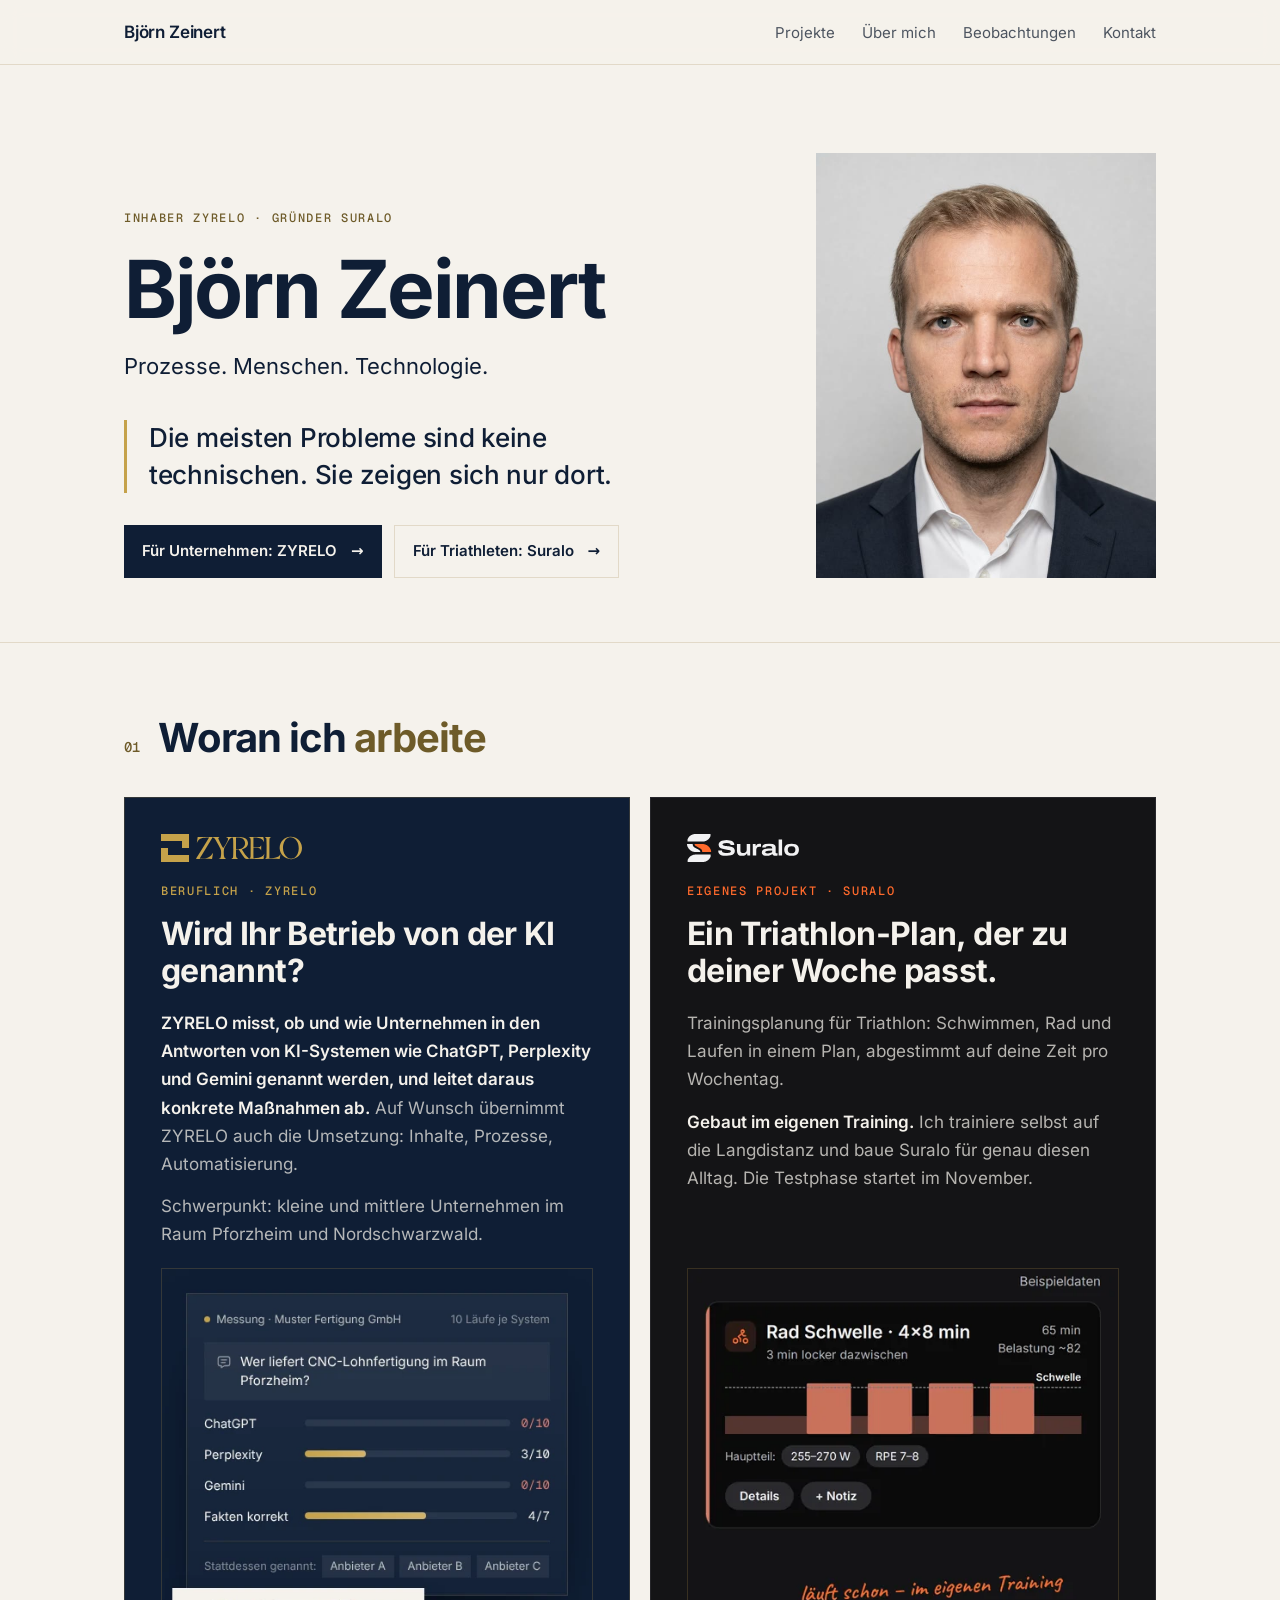
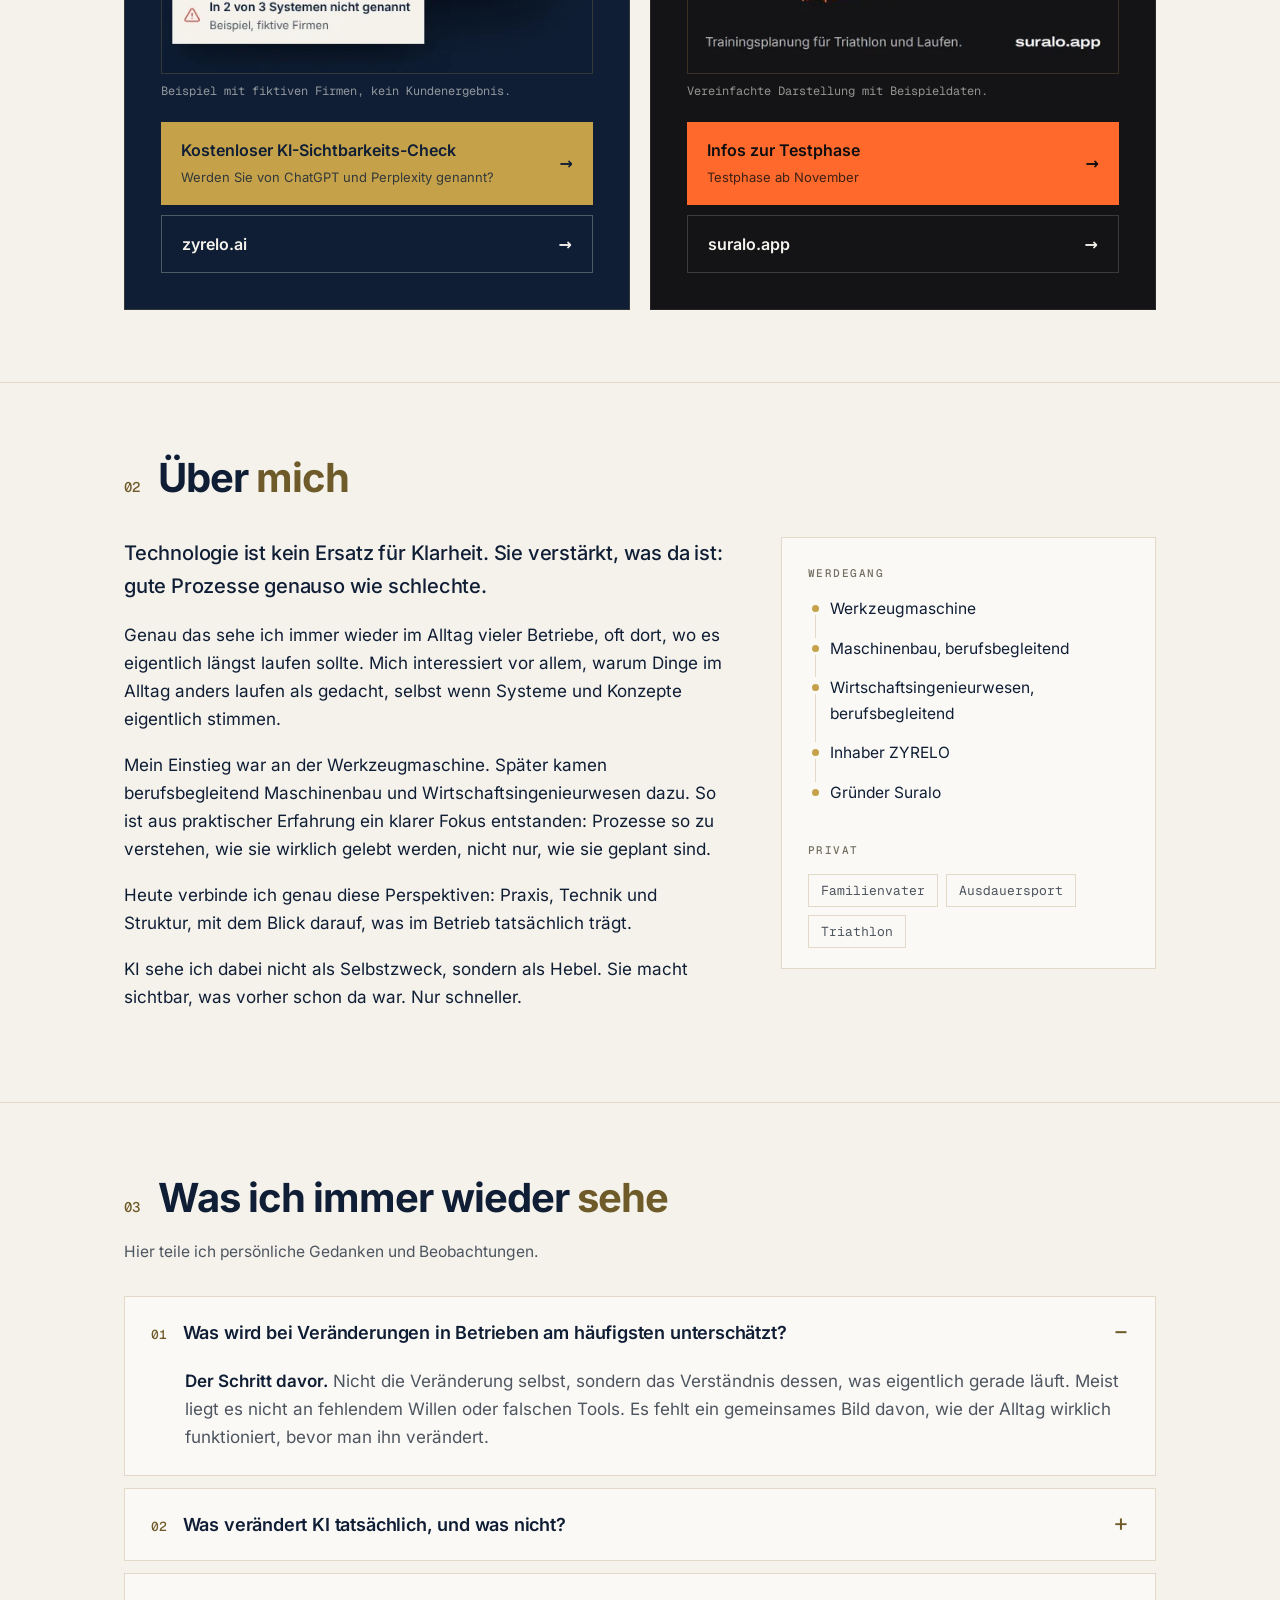
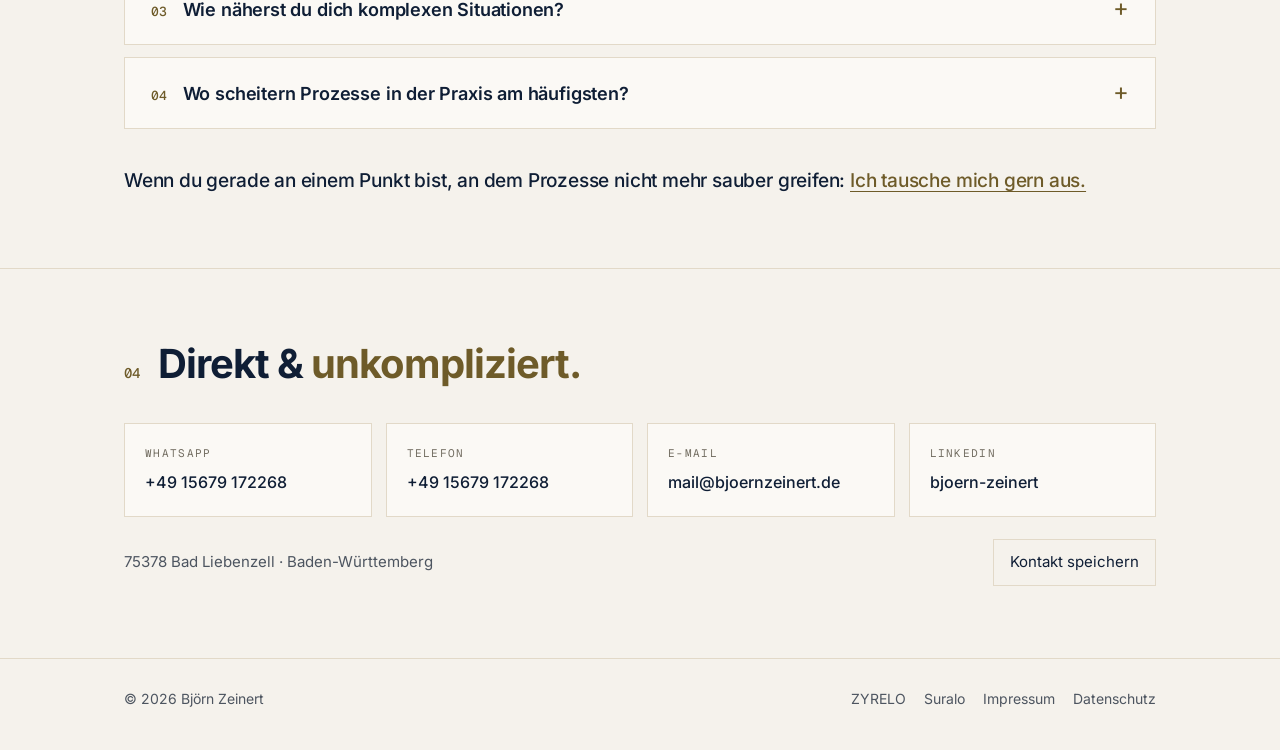
==== index.html @ 01b16714 "fix: Logos in den Projekt-Karten (ZYRELO-Lockup, Suralo mit orangem Zeichen) - ZYRELO: Lockup mit Ic" ====
<!doctype html>
<html lang="de">
<head>
<meta charset="utf-8">
<meta name="viewport" content="width=device-width, initial-scale=1">
<title>Björn Zeinert · Prozesse, Menschen, Technologie · Bad Liebenzell</title>
<meta name="description" content="Björn Zeinert aus Bad Liebenzell: Prozesse, Menschen, Technologie. Inhaber von ZYRELO (KI-Sichtbarkeit für den Mittelstand) und Gründer von Suralo (Trainingsplanung für Triathleten).">
<link rel="canonical" href="https://about.bjoernzeinert.de/">
<link rel="preload" href="/fonts/inter-latin-var.woff2" as="font" type="font/woff2" crossorigin>
<meta property="og:type" content="profile">
<meta property="og:title" content="Björn Zeinert · Prozesse, Menschen, Technologie">
<meta property="og:description" content="Persönliche Seite von Björn Zeinert, Bad Liebenzell. Inhaber von ZYRELO und Gründer von Suralo.">
<meta property="og:url" content="https://about.bjoernzeinert.de/">
<meta property="og:image" content="https://about.bjoernzeinert.de/portrait.jpg">
<meta name="theme-color" content="#F5F2EC" media="(prefers-color-scheme: light)">
<meta name="theme-color" content="#0A1628" media="(prefers-color-scheme: dark)">
<script type="application/ld+json">
{
  "@context": "https://schema.org",
  "@type": "Person",
  "@id": "https://about.bjoernzeinert.de/#person",
  "name": "Björn Zeinert",
  "url": "https://about.bjoernzeinert.de/",
  "image": "https://about.bjoernzeinert.de/portrait.jpg",
  "jobTitle": "Inhaber ZYRELO, Gründer Suralo",
  "address": {
    "@type": "PostalAddress",
    "addressLocality": "Bad Liebenzell",
    "postalCode": "75378",
    "addressRegion": "Baden-Württemberg",
    "addressCountry": "DE"
  },
  "worksFor": {
    "@type": "Organization",
    "name": "ZYRELO",
    "url": "https://zyrelo.ai",
    "description": "ZYRELO misst, ob und wie Unternehmen in den Antworten von KI-Systemen wie ChatGPT, Perplexity und Gemini genannt werden, und leitet daraus konkrete Maßnahmen ab."
  },
  "knowsAbout": ["Prozessmanagement", "KI-Sichtbarkeit", "Generative Engine Optimization", "Wirtschaftsingenieurwesen"],
  "sameAs": [
    "https://www.linkedin.com/in/bjoern-zeinert",
    "https://zyrelo.ai",
    "https://suralo.app"
  ]
}
</script>
<link rel="stylesheet" href="/assets/site.css">
<link rel="stylesheet" href="/assets/home.css">
</head>
<body>
<a class="skip" href="#inhalt">Zum Inhalt springen</a>

<header class="top">
  <div class="wrap">
    <a class="brand" href="/">Björn Zeinert</a>
    <nav aria-label="Hauptnavigation">
      <a href="/#projekte">Projekte</a>
      <a class="hide-sm" href="/#ueber">Über mich</a>
      <a class="hide-sm" href="/#beobachtungen">Beobachtungen</a>
      <a href="/#kontakt">Kontakt</a>
    </nav>
  </div>
</header>

<main id="inhalt">
  <div class="wrap hero" id="top">
    <div class="hero-grid">
      <div>
        <p class="eyebrow">Inhaber ZYRELO · Gründer Suralo</p>
        <h1>Björn Zeinert</h1>
        <p class="claim"><span>Prozesse.</span> <span>Menschen.</span> <span>Technologie.</span></p>
        <p class="quote">Die meisten Probleme sind keine technischen. Sie zeigen sich nur dort.</p>
        <div class="hero-cta">
          <a class="btn btn-solid" href="https://zyrelo.ai">Für Unternehmen: ZYRELO <span aria-hidden="true">→</span></a>
          <a class="btn btn-line" href="https://suralo.app">Für Triathleten: Suralo <span aria-hidden="true">→</span></a>
        </div>
      </div>
      <figure class="portrait">
        <img src="portrait.jpg" alt="Björn Zeinert" width="340" height="425" onerror="this.parentElement.style.display='none'">
      </figure>
    </div>
  </div>

  <section id="projekte">
    <div class="wrap">
      <div class="sec-head"><span class="sec-num">01</span><h2>Woran ich <em>arbeite</em></h2></div>
      <div class="projects">
        <article class="project project-zyrelo">
          <div class="p-head">
            <img class="logo" src="img/zyrelo-lockup-gold-dunkelgrund.svg" alt="ZYRELO" width="141" height="28">
            <p class="eyebrow">Beruflich · ZYRELO</p>
            <h3>Wird Ihr Betrieb von der KI genannt?</h3>
          </div>
          <div class="p-text">
            <p><strong>ZYRELO misst, ob und wie Unternehmen in den Antworten von KI-Systemen wie ChatGPT, Perplexity und Gemini genannt werden, und leitet daraus konkrete Maßnahmen ab.</strong> Auf Wunsch übernimmt ZYRELO auch die Umsetzung: Inhalte, Prozesse, Automatisierung.</p>
            <p>Schwerpunkt: kleine und mittlere Unternehmen im Raum Pforzheim und Nordschwarzwald.</p>
          </div>
          <figure class="shot">
            <img src="img/zyrelo-messkarte-beispiel-dunkel-500.webp" srcset="img/zyrelo-messkarte-beispiel-dunkel-500.webp 500w, img/zyrelo-messkarte-beispiel-dunkel-1000.webp 1000w" sizes="(min-width:900px) 460px, 90vw" width="1000" height="940" loading="lazy" alt="Beispiel-Messung Muster Fertigung GmbH: ChatGPT 0/10, Perplexity 3/10, Gemini 0/10; Beispiel, fiktive Firmen">
            <figcaption>Beispiel mit fiktiven Firmen, kein Kundenergebnis.</figcaption>
          </figure>
          <div class="btns">
            <a class="btn btn-primary" href="https://zyrelo.ai/check/"><span>Kostenloser KI-Sichtbarkeits-Check<br><small>Werden Sie von ChatGPT und Perplexity genannt?</small></span><span aria-hidden="true">→</span></a>
            <a class="btn btn-ghost" href="https://zyrelo.ai">zyrelo.ai <span aria-hidden="true">→</span></a>
          </div>
        </article>
        <article class="project project-suralo">
          <div class="p-head">
            <img class="logo" src="img/suralo-logo-dunkel.svg" alt="Suralo" width="113" height="28">
            <p class="eyebrow">Eigenes Projekt · Suralo</p>
            <h3>Ein Triathlon-Plan, der zu deiner Woche passt.</h3>
          </div>
          <div class="p-text">
            <p>Trainingsplanung für Triathlon: Schwimmen, Rad und Laufen in einem Plan, abgestimmt auf deine Zeit pro Wochentag.</p>
            <p><strong>Gebaut im eigenen Training.</strong> Ich trainiere selbst auf die Langdistanz und baue Suralo für genau diesen Alltag. Die Testphase startet im November.</p>
          </div>
          <figure class="shot">
            <img src="img/suralo-karte-einheit-500.webp" srcset="img/suralo-karte-einheit-500.webp 500w, img/suralo-karte-einheit-1000.webp 1000w" sizes="(min-width:900px) 460px, 90vw" width="1000" height="940" loading="lazy" alt="Suralo, Karte Einheit des Tages: Rad Schwelle 4×8 min, 65 min, Belastung ca. 82; Beispieldaten">
            <figcaption>Vereinfachte Darstellung mit Beispieldaten.</figcaption>
          </figure>
          <div class="btns">
            <a class="btn btn-primary" href="https://suralo.app/#start"><span>Infos zur Testphase<br><small>Testphase ab November</small></span><span aria-hidden="true">→</span></a>
            <a class="btn btn-ghost" href="https://suralo.app">suralo.app <span aria-hidden="true">→</span></a>
          </div>
        </article>
      </div>
    </div>
  </section>

  <section id="ueber">
    <div class="wrap">
      <div class="sec-head"><span class="sec-num">02</span><h2>Über <em>mich</em></h2></div>
      <div class="about">
        <div>
          <p class="lead">Technologie ist kein Ersatz für Klarheit. Sie verstärkt, was da ist: gute Prozesse genauso wie schlechte.</p>
          <p>Genau das sehe ich immer wieder im Alltag vieler Betriebe, oft dort, wo es eigentlich längst laufen sollte. Mich interessiert vor allem, warum Dinge im Alltag anders laufen als gedacht, selbst wenn Systeme und Konzepte eigentlich stimmen.</p>
          <p>Mein Einstieg war an der Werkzeugmaschine. Später kamen berufsbegleitend Maschinenbau und Wirtschaftsingenieurwesen dazu. So ist aus praktischer Erfahrung ein klarer Fokus entstanden: Prozesse so zu verstehen, wie sie wirklich gelebt werden, nicht nur, wie sie geplant sind.</p>
          <p>Heute verbinde ich genau diese Perspektiven: Praxis, Technik und Struktur, mit dem Blick darauf, was im Betrieb tatsächlich trägt.</p>
          <p>KI sehe ich dabei nicht als Selbstzweck, sondern als Hebel. Sie macht sichtbar, was vorher schon da war. Nur schneller.</p>
        </div>
        <aside class="facts" aria-label="Kurzprofil">
          <h3>Werdegang</h3>
          <ul class="path">
            <li>Werkzeugmaschine</li>
            <li>Maschinenbau, berufsbegleitend</li>
            <li>Wirtschaftsingenieurwesen, berufsbegleitend</li>
            <li>Inhaber ZYRELO</li>
            <li>Gründer Suralo</li>
          </ul>
          <h3>Privat</h3>
          <ul class="tags"><li>Familienvater</li><li>Ausdauersport</li><li>Triathlon</li></ul>
        </aside>
      </div>
    </div>
  </section>

  <section id="beobachtungen">
    <div class="wrap">
      <div class="sec-head"><span class="sec-num">03</span><h2>Was ich immer wieder <em>sehe</em></h2></div>
      <p class="intro-note">Hier teile ich persönliche Gedanken und Beobachtungen.</p>
      <div class="obs">
        <details open>
          <summary><span class="n">01</span><span>Was wird bei Veränderungen in Betrieben am häufigsten unterschätzt?</span></summary>
          <p><b>Der Schritt davor.</b> Nicht die Veränderung selbst, sondern das Verständnis dessen, was eigentlich gerade läuft. Meist liegt es nicht an fehlendem Willen oder falschen Tools. Es fehlt ein gemeinsames Bild davon, wie der Alltag wirklich funktioniert, bevor man ihn verändert.</p>
        </details>
        <details>
          <summary><span class="n">02</span><span>Was verändert KI tatsächlich, und was nicht?</span></summary>
          <p>Interessant wird es dort, wo KI auf klare Abläufe trifft. Dann kann sie wirklich beschleunigen. Wo Unklarheit herrscht, macht sie diese sichtbarer, nicht kleiner. <b>Was sich nicht verändert:</b> die Notwendigkeit zu verstehen, warum etwas so läuft, wie es läuft.</p>
        </details>
        <details>
          <summary><span class="n">03</span><span>Wie näherst du dich komplexen Situationen?</span></summary>
          <p>Ich fange mit dem an, was ich beobachte, nicht mit dem, was erklärt wird. Beides ist wertvoll, aber es ist selten dasselbe. <b>Komplexität löst sich oft nicht durch mehr Analyse,</b> sondern durch das richtige Bild der Realität.</p>
        </details>
        <details>
          <summary><span class="n">04</span><span>Wo scheitern Prozesse in der Praxis am häufigsten?</span></summary>
          <p>Meist nicht dort, wo man sucht. Auf dem Papier stimmt vieles: Verantwortlichkeiten, Systeme, Abläufe. Im Betrieb laufen dieselben Dinge dann trotzdem anders. <b>Der Abstand zwischen geplantem und gelebtem Prozess</b> ist fast immer größer als gedacht.</p>
        </details>
      </div>
      <p class="nudge">Wenn du gerade an einem Punkt bist, an dem Prozesse nicht mehr sauber greifen: <a href="#kontakt">Ich tausche mich gern aus.</a></p>
    </div>
  </section>

  <section id="kontakt">
    <div class="wrap">
      <div class="sec-head"><span class="sec-num">04</span><h2>Direkt &amp; <em>unkompliziert.</em></h2></div>
      <div class="contact-grid">
        <a class="c" href="https://wa.me/4915679172268"><span>WhatsApp</span><b>+49 15679 172268</b></a>
        <a class="c" href="tel:+4915679172268"><span>Telefon</span><b>+49 15679 172268</b></a>
        <a class="c" href="mailto:mail@bjoernzeinert.de"><span>E-Mail</span><b>mail@bjoernzeinert.de</b></a>
        <a class="c" href="https://www.linkedin.com/in/bjoern-zeinert"><span>LinkedIn</span><b>bjoern-zeinert</b></a>
      </div>
      <div class="contact-foot">
        <span>75378 Bad Liebenzell · Baden-Württemberg</span>
        <button class="vcard" type="button" id="vcard">Kontakt speichern</button>
      </div>
    </div>
  </section>
</main>

<footer>
  <div class="wrap">
    <span>© <span id="y">2026</span> Björn Zeinert</span>
    <span><a href="https://zyrelo.ai">ZYRELO</a><a href="https://suralo.app">Suralo</a><a href="/impressum.html">Impressum</a><a href="/datenschutz.html">Datenschutz</a></span>
  </div>
</footer>

<script>
document.getElementById('y').textContent = new Date().getFullYear();
document.getElementById('vcard').addEventListener('click', function () {
  var v = [
    'BEGIN:VCARD','VERSION:3.0',
    'N:Zeinert;Björn;;;','FN:Björn Zeinert',
    'TEL;TYPE=CELL:+4915679172268',
    'EMAIL;TYPE=INTERNET:mail@bjoernzeinert.de',
    'ADR;TYPE=HOME:;;;Bad Liebenzell;Baden-Württemberg;75378;Deutschland',
    'URL:https://about.bjoernzeinert.de/',
    'X-SOCIALPROFILE;TYPE=linkedin:https://www.linkedin.com/in/bjoern-zeinert',
    'END:VCARD'
  ].join('\r\n');
  var a = document.createElement('a');
  a.href = URL.createObjectURL(new Blob([v], {type: 'text/vcard;charset=utf-8'}));
  a.download = 'bjoern-zeinert.vcf';
  document.body.appendChild(a); a.click(); a.remove();
});
</script>
</body>
</html>
---- assets/site.css ----
/* Gemeinsame Basis für alle Seiten von about.bjoernzeinert.de. ZYRELO Design Tokens 1.5.1 (playbook/brand/tokens/colors.css). */
@font-face{font-family:Inter;src:url(/fonts/inter-latin-var.woff2) format("woff2");font-weight:100 900;font-style:normal;font-display:swap}
@font-face{font-family:"Geist Mono";src:url(/fonts/geist-mono-latin-400.woff2) format("woff2");font-weight:400;font-display:swap}
@font-face{font-family:"Geist Mono";src:url(/fonts/geist-mono-latin-500.woff2) format("woff2");font-weight:500 600;font-display:swap}
:root{
  /* ZYRELO Design Tokens 1.5.1 (playbook/brand/tokens/colors.css), heller Modus */
  --navy:#0F1E35; --navy-hell:#162844; --gold:#C5A24A; --gold-dunkel:#6E5B29; --gold-hover:#D4B36A; --creme:#F5F2EC; --creme-alt:#EEE3CF;
  --grund:#F5F2EC; --karte:#FBF9F5; --linie:#E2D9C8; --tinte:#0F1E35; --tinte-2:#4D5560; --tinte-3:#736E62; --gold-text:#6E5B29;
  --nacht:#0F1E35; --nacht-linie:rgba(197,162,74,.2); --hell:#F5F2EC; --hell-2:rgba(245,242,236,.72);
  --text:"Inter",system-ui,-apple-system,"Segoe UI",sans-serif;
  --mono:"Geist Mono",ui-monospace,"SFMono-Regular",Menlo,monospace;
  --radius:0; --wrap:1080px;
}
@media (prefers-color-scheme: dark){
  :root{--grund:#0A1628; --karte:#102037; --linie:#22344F; --tinte:#F5F2EC; --tinte-2:#BDB7AA; --tinte-3:#8F897C; --gold-text:#D4B36A; --nacht:#08121F}
}
*{box-sizing:border-box}
html{scroll-behavior:smooth}
body{margin:0;background:var(--grund);color:var(--tinte);font:17px/1.65 var(--text);-webkit-font-smoothing:antialiased;text-rendering:optimizeLegibility}
a{color:inherit}
.wrap{max-width:var(--wrap);margin:0 auto;padding:0 24px}
.skip{position:absolute;left:-9999px}
.skip:focus{left:16px;top:16px;background:var(--tinte);color:var(--grund);padding:8px 12px;z-index:10}
:focus-visible{outline:2px solid var(--gold-text);outline-offset:3px}

/* Header */
header.top{position:sticky;top:0;z-index:5;background:color-mix(in srgb,var(--grund) 90%,transparent);backdrop-filter:saturate(140%) blur(10px);border-bottom:1px solid var(--linie)}
header.top .wrap{display:flex;align-items:center;justify-content:space-between;height:64px}
.brand{font-weight:600;font-size:17px;text-decoration:none;letter-spacing:-.01em}
nav a{font-size:15px;color:var(--tinte-2);text-decoration:none;margin-left:22px}
nav a:hover{color:var(--tinte)}

/* Sections */
section{padding:72px 0;border-top:1px solid var(--linie)}
.sec-head{display:flex;align-items:baseline;gap:18px;margin-bottom:36px}
.sec-num{font-family:var(--mono);color:var(--gold-text);font-size:14px;font-weight:500}
h2{font-weight:700;font-size:clamp(28px,3.6vw,40px);line-height:1.15;margin:0;letter-spacing:-.025em}
h2 em{font-style:normal;color:var(--gold-text)}


/* Buttons */
.btn{display:inline-flex;align-items:center;justify-content:space-between;gap:14px;padding:15px 20px;text-decoration:none;font-weight:600;font-size:16px;transition:background .15s ease,transform .15s ease}
.btn:hover{transform:translateY(-1px)}
.btn small{font-weight:400;opacity:.8;font-size:13px}
.btn-ghost{border:1px solid color-mix(in srgb,var(--hell) 28%,transparent);color:var(--hell)}


/* Footer */
footer{border-top:1px solid var(--linie);padding:28px 0 40px;font-size:14px;color:var(--tinte-2)}
footer .wrap{display:flex;justify-content:space-between;flex-wrap:wrap;gap:12px}
footer a{color:var(--tinte-2);text-decoration:none;margin-left:18px}
footer a:first-child{margin-left:0}
footer a:hover{color:var(--tinte)}

@media (max-width:560px){
  body{font-size:16px}
  .wrap{padding:0 16px}
  nav a{margin-left:14px;font-size:14px}
  nav a.hide-sm{display:none}
  section{padding:56px 0}
}
@media (prefers-reduced-motion:reduce){*{transition:none!important;scroll-behavior:auto!important}}
---- assets/home.css ----
/* Startseite */
/* Hero */
.hero{padding-top:88px;padding-bottom:64px}
.eyebrow{font-family:var(--mono);font-size:12px;letter-spacing:.14em;text-transform:uppercase;color:var(--gold-text);font-weight:500;margin:0 0 18px}
.hero-grid{display:grid;grid-template-columns:1.5fr 1fr;gap:56px;align-items:end}
h1{font-weight:700;font-size:clamp(42px,6.6vw,80px);line-height:1.04;margin:0 0 18px;letter-spacing:-.03em}
.claim{font-size:clamp(18px,2.2vw,22px);color:var(--tinte-2);margin:0 0 36px}
.claim span{color:var(--tinte)}
.quote{font-weight:500;font-size:clamp(20px,2.5vw,26px);line-height:1.4;margin:0;padding-left:22px;border-left:3px solid var(--gold);max-width:30ch;letter-spacing:-.01em}
.portrait{margin:0;justify-self:end;width:100%;max-width:340px}
.portrait img{display:block;width:100%;aspect-ratio:4/5;object-fit:cover;filter:saturate(.9)}

/* About */
.about{display:grid;grid-template-columns:1.6fr 1fr;gap:56px}
.about p{margin:0 0 18px;max-width:62ch}
.about p.lead{font-size:20px;font-weight:500;letter-spacing:-.01em}
.facts{background:var(--karte);border:1px solid var(--linie);padding:26px 26px 20px;align-self:start}
.facts h3{font-family:var(--mono);font-size:11px;letter-spacing:.14em;text-transform:uppercase;color:var(--tinte-3);font-weight:500;margin:0 0 14px}
.path{list-style:none;margin:0 0 22px;padding:0}
.path li{position:relative;padding:0 0 14px 22px;font-size:15.5px}
.path li::before{content:"";position:absolute;left:4px;top:9px;width:7px;height:7px;border-radius:50%;background:var(--gold)}
.path li:not(:last-child)::after{content:"";position:absolute;left:7px;top:19px;bottom:-2px;width:1px;background:var(--linie)}
.tags{display:flex;flex-wrap:wrap;gap:8px;margin:0;padding:0;list-style:none}
.tags li{font-family:var(--mono);font-size:13px;padding:5px 12px;border:1px solid var(--linie);color:var(--tinte-2)}

/* Projekte */
.projects{display:grid;grid-template-columns:1fr 1fr;gap:20px}
.project{padding:36px;display:flex;flex-direction:column;gap:20px;background:var(--nacht);color:var(--hell)}
.p-head,.p-text{display:flex;flex-direction:column;gap:14px}
.p-head{align-items:flex-start}
.project .eyebrow{margin:0;color:var(--p-accent)}
.project h3{font-weight:700;font-size:clamp(24px,2.8vw,32px);line-height:1.15;margin:0;color:var(--hell);letter-spacing:-.02em}
.project p{margin:0;color:var(--hell-2)}
.project p strong{color:var(--hell);font-weight:600}
.project .logo{display:block;height:28px;width:auto;margin-bottom:6px}
.project .shot{margin:0}
.project .shot img{display:block;width:100%;height:auto;border:1px solid var(--nacht-linie)}
.project .shot figcaption{font-family:var(--mono);font-size:12px;color:var(--hell-2);margin-top:8px;opacity:.8}
.project .btns{display:flex;flex-direction:column;gap:10px;align-self:end}
.project .btn-primary{background:var(--p-accent);color:var(--p-on)}
.project .btn-primary:hover{background:var(--p-hover)}
.project-zyrelo{--p-accent:#C5A24A;--p-hover:#D4B36A;--p-on:#0F1E35;border:1px solid var(--nacht-linie)}
.project-suralo{--p-accent:#FF6A2C;--p-hover:#FF8149;--p-on:#0E0E10;background:#141416;border:1px solid #26262A}
.project-suralo .btn-ghost{border-color:#3A3A40}
.hero-cta{display:flex;flex-wrap:wrap;gap:12px;margin-top:32px}
.hero-cta .btn{padding:13px 18px;font-size:15px}
.hero-cta .btn-solid{background:var(--tinte);color:var(--grund)}
.hero-cta .btn-line{border:1px solid var(--linie);color:var(--tinte)}

/* Observations */
.intro-note{color:var(--tinte-2);margin:-18px 0 32px;font-size:15.5px}
.obs{display:grid;grid-template-columns:1fr;gap:12px}
.obs details{background:var(--karte);border:1px solid var(--linie);padding:0 26px}
.obs summary{cursor:pointer;list-style:none;display:flex;gap:16px;align-items:baseline;padding:22px 0;font-weight:600;font-size:18px;line-height:1.4;letter-spacing:-.01em}
.obs summary::-webkit-details-marker{display:none}
.obs summary::after{content:"+";margin-left:auto;color:var(--gold-text);font-size:24px;line-height:1;font-weight:400}
.obs details[open] summary::after{content:"\2212"}
.obs details p{padding:0 0 24px 34px}
.obs .n{font-family:var(--mono);color:var(--gold-text);font-size:13px;font-weight:500}
.obs p{margin:0;color:var(--tinte-2)}
.obs p b{color:var(--tinte);font-weight:600}
.nudge{margin:36px 0 0;font-size:19px;font-weight:500;letter-spacing:-.01em}
.nudge a{color:var(--gold-text);text-underline-offset:4px}

/* Contact */
.contact-grid{display:grid;grid-template-columns:repeat(4,1fr);gap:14px}
.c{display:block;padding:20px;border:1px solid var(--linie);text-decoration:none;background:var(--karte);transition:border-color .15s ease,transform .15s ease}
.c:hover{border-color:var(--gold-text);transform:translateY(-1px)}
.c span{display:block;font-family:var(--mono);font-size:11px;letter-spacing:.12em;text-transform:uppercase;color:var(--tinte-3);margin-bottom:6px}
.c b{font-weight:500;font-size:16px;word-break:break-word}
.contact-foot{display:flex;flex-wrap:wrap;justify-content:space-between;align-items:center;gap:16px;margin-top:22px;color:var(--tinte-2);font-size:15px}
.vcard{background:none;border:1px solid var(--linie);color:var(--tinte);font:inherit;font-size:15px;padding:10px 16px;cursor:pointer}
.vcard:hover{border-color:var(--gold-text)}



@media (max-width:900px){
  .hero{padding-top:56px;padding-bottom:48px}
  .hero-grid,.about,.projects{grid-template-columns:1fr;gap:36px}
  .projects{gap:20px}
  .portrait{justify-self:start;max-width:260px}
  .project{padding:28px}
  .contact-grid{grid-template-columns:1fr 1fr}
}
@media (max-width:560px){
  .contact-grid{grid-template-columns:1fr}
  .project{padding:24px}
  .obs details{padding:0 18px}
  .obs details p{padding-left:0}
}

/* Gleiche Zeilen in beiden Projekt-Karten (Kopf, Text, Bild, Knöpfe auf einer Linie) */
@media (min-width:901px){
  .projects{grid-template-rows:auto auto auto auto;row-gap:0}
  .project{display:grid;grid-row:span 4;grid-template-rows:subgrid;row-gap:20px}
}
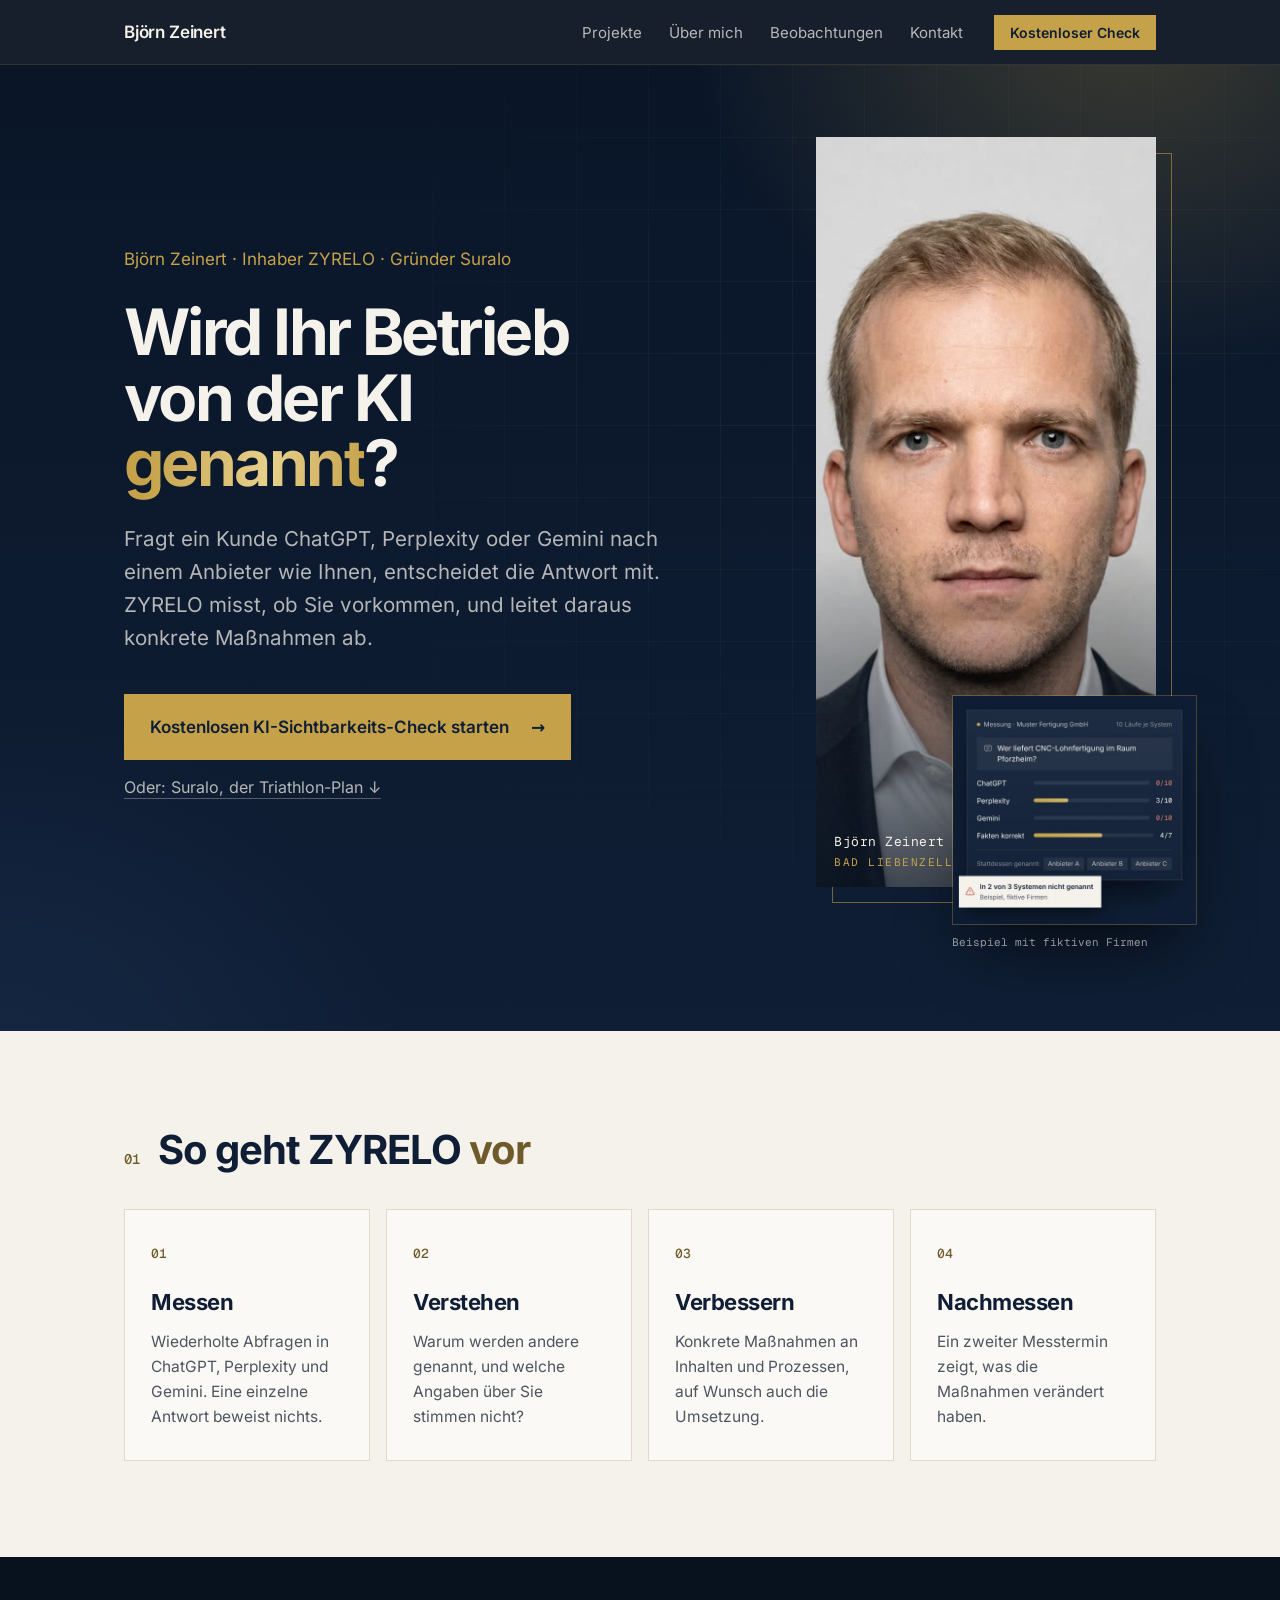
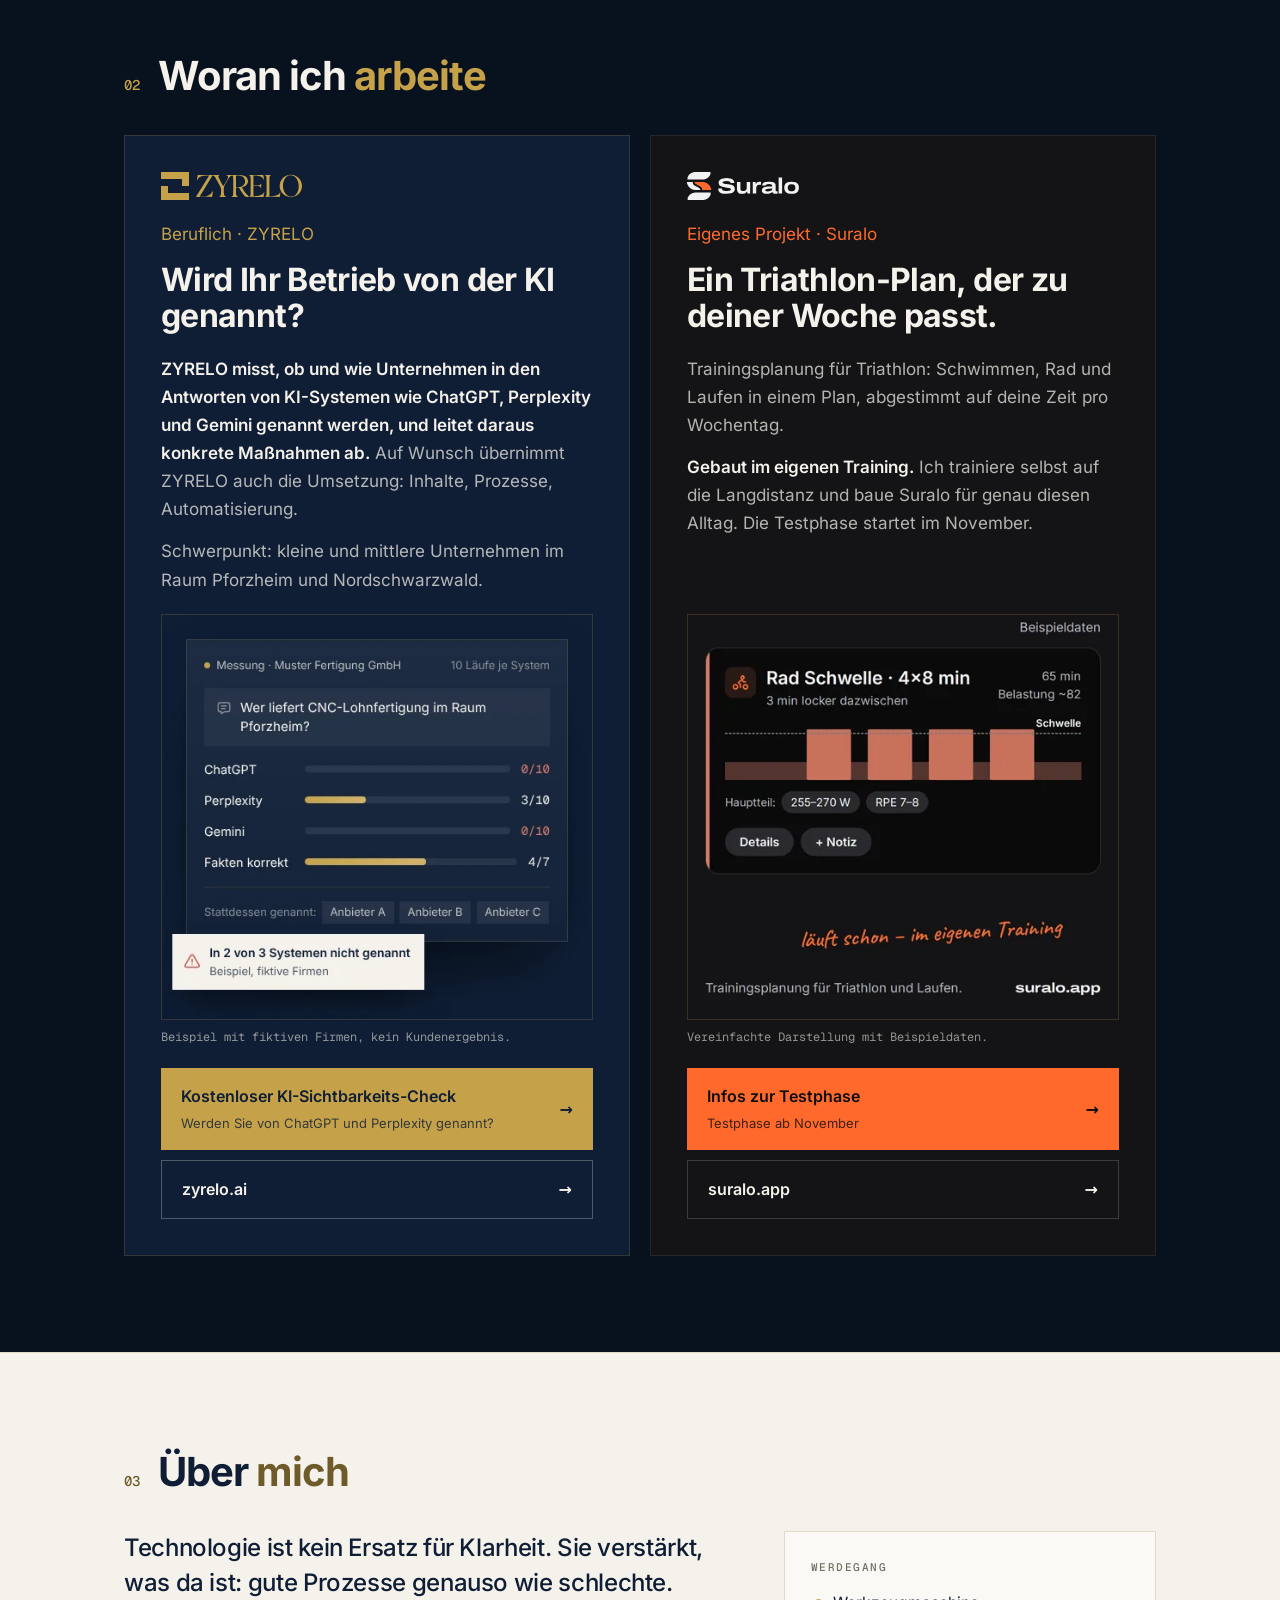
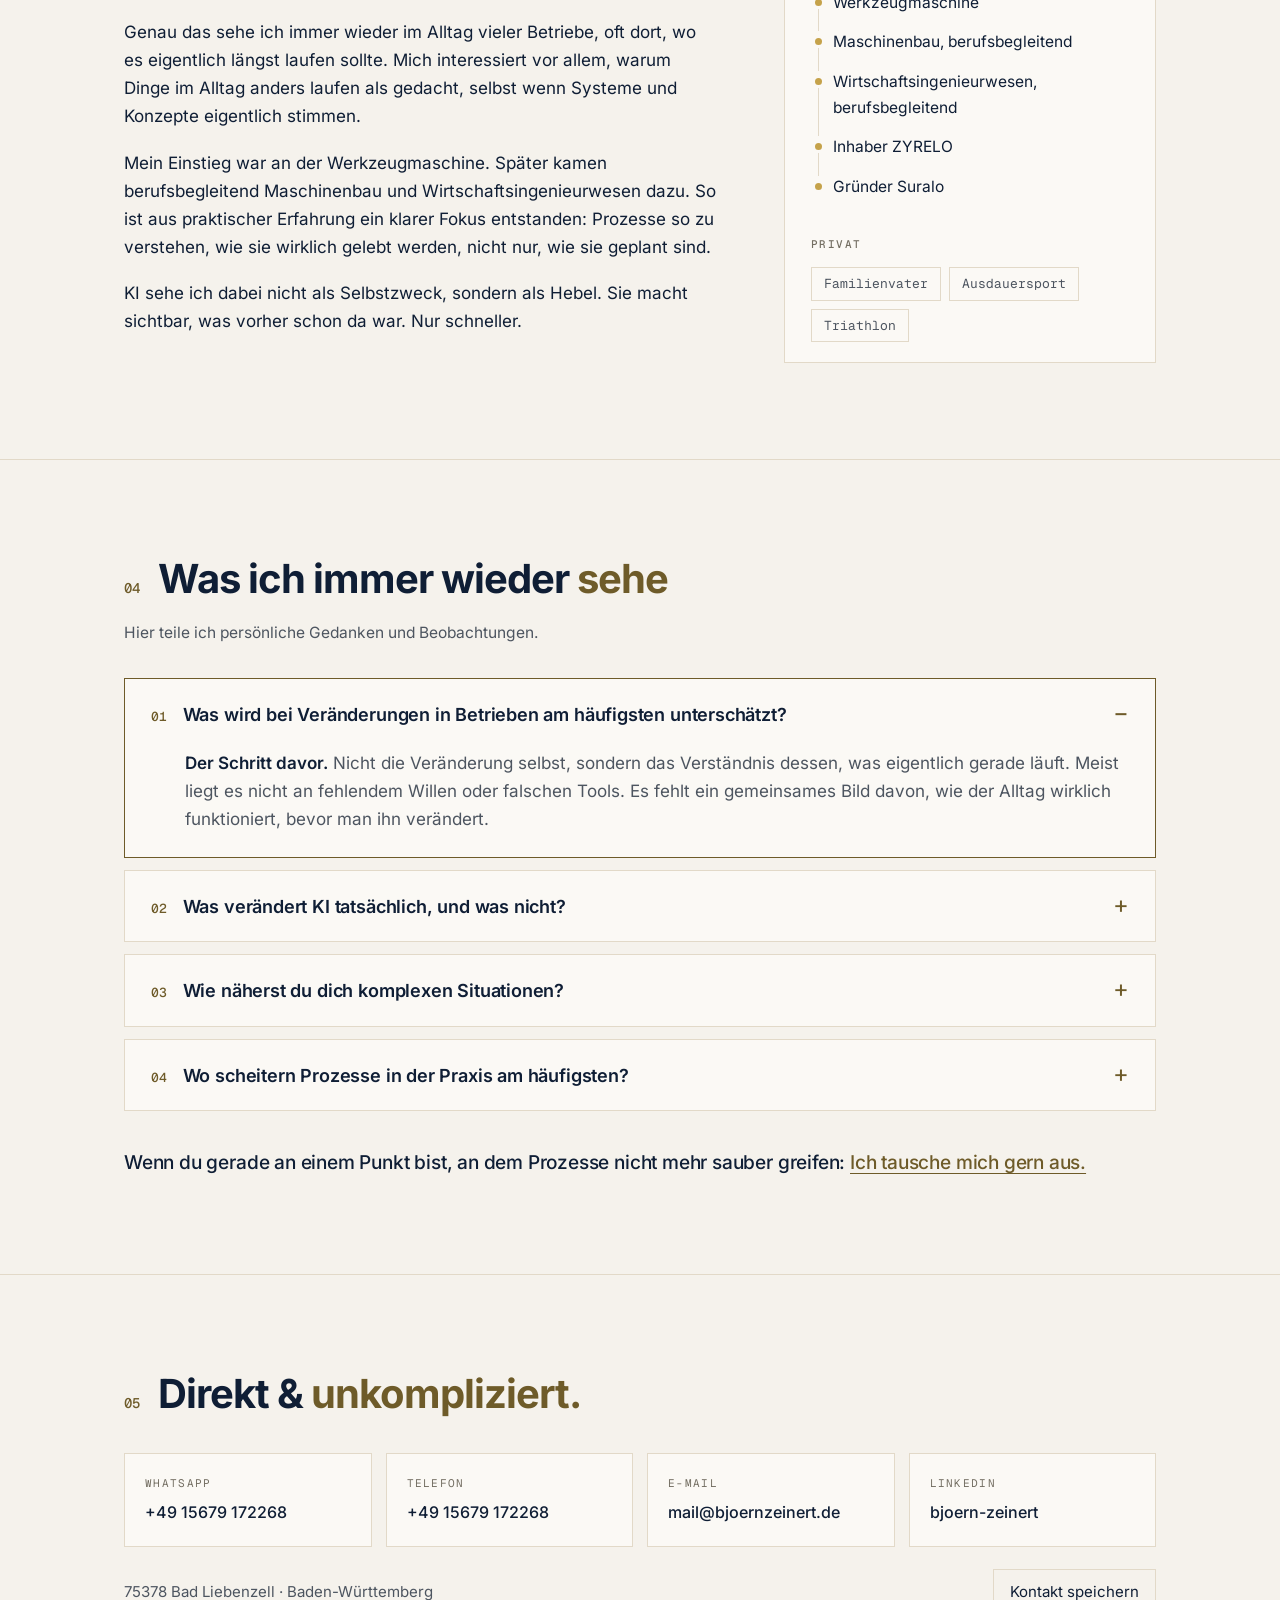
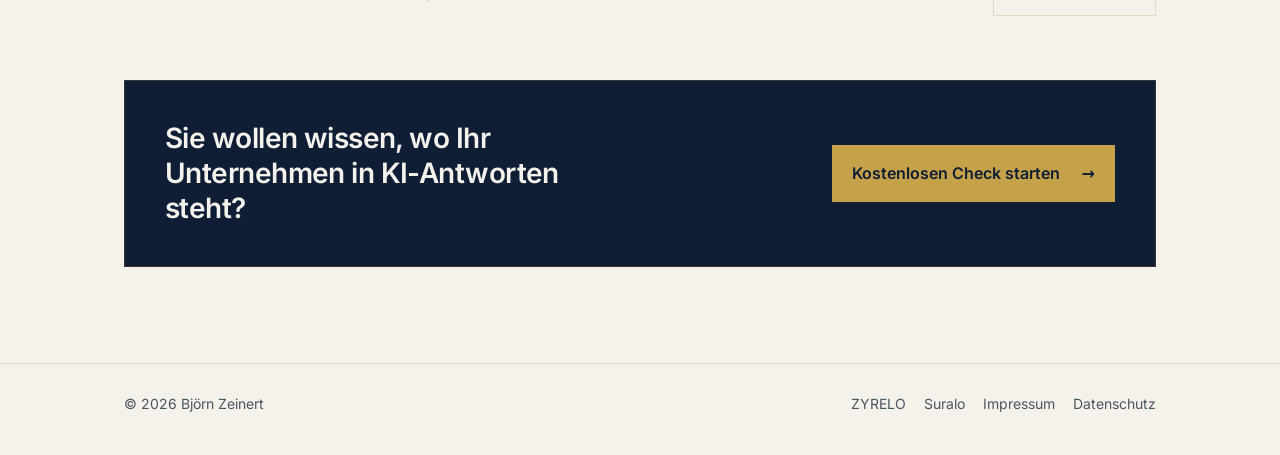
==== commit d55a24eb: "Landingpage: dunkler Hero, Check-CTA, Messkarte, 4 Schritte, Projektband, Reveal Co-Authored-By: Cla" ====
--- a/index.html
+++ b/index.html
@@ -44,6 +44,7 @@
   ]
 }
 </script>
+<script>document.documentElement.classList.add("js")</script>
 <link rel="stylesheet" href="/assets/site.css">
 <link rel="stylesheet" href="/assets/home.css">
 </head>
@@ -54,38 +55,58 @@
   <div class="wrap">
     <a class="brand" href="/">Björn Zeinert</a>
     <nav aria-label="Hauptnavigation">
-      <a href="/#projekte">Projekte</a>
+      <a class="hide-sm" href="/#projekte">Projekte</a>
       <a class="hide-sm" href="/#ueber">Über mich</a>
       <a class="hide-sm" href="/#beobachtungen">Beobachtungen</a>
-      <a href="/#kontakt">Kontakt</a>
+      <a class="hide-sm" href="/#kontakt">Kontakt</a>
+      <a class="nav-cta" href="https://zyrelo.ai/check/?utm_source=about&amp;utm_medium=landing&amp;utm_content=header">Kostenloser Check</a>
     </nav>
   </div>
 </header>
 
 <main id="inhalt">
-  <div class="wrap hero" id="top">
-    <div class="hero-grid">
-      <div>
-        <p class="eyebrow">Inhaber ZYRELO · Gründer Suralo</p>
-        <h1>Björn Zeinert</h1>
-        <p class="claim"><span>Prozesse.</span> <span>Menschen.</span> <span>Technologie.</span></p>
-        <p class="quote">Die meisten Probleme sind keine technischen. Sie zeigen sich nur dort.</p>
-        <div class="hero-cta">
-          <a class="btn btn-solid" href="https://zyrelo.ai">Für Unternehmen: ZYRELO <span aria-hidden="true">→</span></a>
-          <a class="btn btn-line" href="https://suralo.app">Für Triathleten: Suralo <span aria-hidden="true">→</span></a>
+  <div class="hero" id="top">
+    <div class="wrap hero-grid">
+      <div class="hero-copy">
+        <p class="eyebrow rv">Björn Zeinert · Inhaber ZYRELO · Gründer Suralo</p>
+        <h1 class="rv">Wird Ihr Betrieb von der KI <em>genannt</em>?</h1>
+        <p class="lede rv">Fragt ein Kunde ChatGPT, Perplexity oder Gemini nach einem Anbieter wie Ihnen, entscheidet die Antwort mit. ZYRELO misst, ob Sie vorkommen, und leitet daraus konkrete Maßnahmen ab.</p>
+        <div class="cta-row rv">
+          <a class="btn btn-gold" href="https://zyrelo.ai/check/?utm_source=about&amp;utm_medium=landing&amp;utm_content=hero"><span>Kostenlosen KI-Sichtbarkeits-Check starten</span><span class="arr" aria-hidden="true">→</span></a>
+          <a class="link-quiet" href="#suralo">Oder: Suralo, der Triathlon-Plan <span aria-hidden="true">↓</span></a>
         </div>
-      </div>
-      <figure class="portrait">
-        <img src="portrait.jpg" alt="Björn Zeinert" width="340" height="425" onerror="this.parentElement.style.display='none'">
-      </figure>
+        <p class="micro rv">Kostenlos und ohne Verpflichtung.</p>
+      </div>
+      <div class="visual rv">
+        <figure class="portrait">
+          <img src="portrait.jpg" alt="Björn Zeinert" width="600" height="750" fetchpriority="high">
+          <figcaption>Björn Zeinert<br><span>Bad Liebenzell</span></figcaption>
+        </figure>
+        <figure class="float-card">
+          <img src="img/zyrelo-messkarte-beispiel-dunkel-500.webp" srcset="img/zyrelo-messkarte-beispiel-dunkel-500.webp 500w, img/zyrelo-messkarte-beispiel-dunkel-1000.webp 1000w" sizes="(min-width:900px) 320px, 80vw" width="1000" height="940" alt="Beispiel-Messung Muster Fertigung GmbH: ChatGPT 0/10, Perplexity 3/10, Gemini 0/10; Beispiel, fiktive Firmen">
+          <figcaption>Beispiel mit fiktiven Firmen</figcaption>
+        </figure>
+      </div>
     </div>
   </div>
 
-  <section id="projekte">
-    <div class="wrap">
-      <div class="sec-head"><span class="sec-num">01</span><h2>Woran ich <em>arbeite</em></h2></div>
+  <section id="vorgehen">
+    <div class="wrap">
+      <div class="sec-head rv"><span class="sec-num">01</span><h2>So geht ZYRELO <em>vor</em></h2></div>
+      <div class="steps">
+        <article class="step rv"><span class="n">01</span><h3>Messen</h3><p>Wiederholte Abfragen in ChatGPT, Perplexity und Gemini. Eine einzelne Antwort beweist nichts.</p></article>
+        <article class="step rv"><span class="n">02</span><h3>Verstehen</h3><p>Warum werden andere genannt, und welche Angaben über Sie stimmen nicht?</p></article>
+        <article class="step rv"><span class="n">03</span><h3>Verbessern</h3><p>Konkrete Maßnahmen an Inhalten und Prozessen, auf Wunsch auch die Umsetzung.</p></article>
+        <article class="step rv"><span class="n">04</span><h3>Nachmessen</h3><p>Ein zweiter Messtermin zeigt, was die Maßnahmen verändert haben.</p></article>
+      </div>
+    </div>
+  </section>
+
+  <section id="projekte" class="band">
+    <div class="wrap">
+      <div class="sec-head rv"><span class="sec-num">02</span><h2>Woran ich <em>arbeite</em></h2></div>
       <div class="projects">
-        <article class="project project-zyrelo">
+        <article class="project project-zyrelo rv">
           <div class="p-head">
             <img class="logo" src="img/zyrelo-lockup-gold-dunkelgrund.svg" alt="ZYRELO" width="141" height="28">
             <p class="eyebrow">Beruflich · ZYRELO</p>
@@ -100,11 +121,11 @@
             <figcaption>Beispiel mit fiktiven Firmen, kein Kundenergebnis.</figcaption>
           </figure>
           <div class="btns">
-            <a class="btn btn-primary" href="https://zyrelo.ai/check/"><span>Kostenloser KI-Sichtbarkeits-Check<br><small>Werden Sie von ChatGPT und Perplexity genannt?</small></span><span aria-hidden="true">→</span></a>
-            <a class="btn btn-ghost" href="https://zyrelo.ai">zyrelo.ai <span aria-hidden="true">→</span></a>
+            <a class="btn btn-primary" href="https://zyrelo.ai/check/?utm_source=about&amp;utm_medium=landing&amp;utm_content=projektkarte"><span>Kostenloser KI-Sichtbarkeits-Check<br><small>Werden Sie von ChatGPT und Perplexity genannt?</small></span><span aria-hidden="true">→</span></a>
+            <a class="btn btn-ghost" href="https://zyrelo.ai/?utm_source=about&amp;utm_medium=landing&amp;utm_content=projektkarte">zyrelo.ai <span aria-hidden="true">→</span></a>
           </div>
         </article>
-        <article class="project project-suralo">
+        <article class="project project-suralo rv" id="suralo">
           <div class="p-head">
             <img class="logo" src="img/suralo-logo-dunkel.svg" alt="Suralo" width="113" height="28">
             <p class="eyebrow">Eigenes Projekt · Suralo</p>
@@ -129,16 +150,15 @@
 
   <section id="ueber">
     <div class="wrap">
-      <div class="sec-head"><span class="sec-num">02</span><h2>Über <em>mich</em></h2></div>
+      <div class="sec-head rv"><span class="sec-num">03</span><h2>Über <em>mich</em></h2></div>
       <div class="about">
-        <div>
+        <div class="about-text rv">
           <p class="lead">Technologie ist kein Ersatz für Klarheit. Sie verstärkt, was da ist: gute Prozesse genauso wie schlechte.</p>
           <p>Genau das sehe ich immer wieder im Alltag vieler Betriebe, oft dort, wo es eigentlich längst laufen sollte. Mich interessiert vor allem, warum Dinge im Alltag anders laufen als gedacht, selbst wenn Systeme und Konzepte eigentlich stimmen.</p>
           <p>Mein Einstieg war an der Werkzeugmaschine. Später kamen berufsbegleitend Maschinenbau und Wirtschaftsingenieurwesen dazu. So ist aus praktischer Erfahrung ein klarer Fokus entstanden: Prozesse so zu verstehen, wie sie wirklich gelebt werden, nicht nur, wie sie geplant sind.</p>
-          <p>Heute verbinde ich genau diese Perspektiven: Praxis, Technik und Struktur, mit dem Blick darauf, was im Betrieb tatsächlich trägt.</p>
           <p>KI sehe ich dabei nicht als Selbstzweck, sondern als Hebel. Sie macht sichtbar, was vorher schon da war. Nur schneller.</p>
         </div>
-        <aside class="facts" aria-label="Kurzprofil">
+        <aside class="facts rv" aria-label="Kurzprofil">
           <h3>Werdegang</h3>
           <ul class="path">
             <li>Werkzeugmaschine</li>
@@ -156,9 +176,9 @@
 
   <section id="beobachtungen">
     <div class="wrap">
-      <div class="sec-head"><span class="sec-num">03</span><h2>Was ich immer wieder <em>sehe</em></h2></div>
-      <p class="intro-note">Hier teile ich persönliche Gedanken und Beobachtungen.</p>
-      <div class="obs">
+      <div class="sec-head rv"><span class="sec-num">04</span><h2>Was ich immer wieder <em>sehe</em></h2></div>
+      <p class="intro-note rv">Hier teile ich persönliche Gedanken und Beobachtungen.</p>
+      <div class="obs rv">
         <details open>
           <summary><span class="n">01</span><span>Was wird bei Veränderungen in Betrieben am häufigsten unterschätzt?</span></summary>
           <p><b>Der Schritt davor.</b> Nicht die Veränderung selbst, sondern das Verständnis dessen, was eigentlich gerade läuft. Meist liegt es nicht an fehlendem Willen oder falschen Tools. Es fehlt ein gemeinsames Bild davon, wie der Alltag wirklich funktioniert, bevor man ihn verändert.</p>
@@ -176,13 +196,13 @@
           <p>Meist nicht dort, wo man sucht. Auf dem Papier stimmt vieles: Verantwortlichkeiten, Systeme, Abläufe. Im Betrieb laufen dieselben Dinge dann trotzdem anders. <b>Der Abstand zwischen geplantem und gelebtem Prozess</b> ist fast immer größer als gedacht.</p>
         </details>
       </div>
-      <p class="nudge">Wenn du gerade an einem Punkt bist, an dem Prozesse nicht mehr sauber greifen: <a href="#kontakt">Ich tausche mich gern aus.</a></p>
+      <p class="nudge rv">Wenn du gerade an einem Punkt bist, an dem Prozesse nicht mehr sauber greifen: <a href="#kontakt">Ich tausche mich gern aus.</a></p>
     </div>
   </section>
 
   <section id="kontakt">
     <div class="wrap">
-      <div class="sec-head"><span class="sec-num">04</span><h2>Direkt &amp; <em>unkompliziert.</em></h2></div>
+      <div class="sec-head rv"><span class="sec-num">05</span><h2>Direkt &amp; <em>unkompliziert.</em></h2></div>
       <div class="contact-grid">
         <a class="c" href="https://wa.me/4915679172268"><span>WhatsApp</span><b>+49 15679 172268</b></a>
         <a class="c" href="tel:+4915679172268"><span>Telefon</span><b>+49 15679 172268</b></a>
@@ -192,6 +212,10 @@
       <div class="contact-foot">
         <span>75378 Bad Liebenzell · Baden-Württemberg</span>
         <button class="vcard" type="button" id="vcard">Kontakt speichern</button>
+      </div>
+      <div class="end-cta rv">
+        <p>Sie wollen wissen, wo Ihr Unternehmen in KI-Antworten steht?</p>
+        <a class="btn btn-solid" href="https://zyrelo.ai/check/?utm_source=about&amp;utm_medium=landing&amp;utm_content=ende"><span>Kostenlosen Check starten</span><span class="arr" aria-hidden="true">→</span></a>
       </div>
     </div>
   </section>
@@ -223,5 +247,15 @@
   document.body.appendChild(a); a.click(); a.remove();
 });
 </script>
+<script>
+(function(){
+  var els=[].slice.call(document.querySelectorAll('.rv'));
+  if(!('IntersectionObserver' in window)){els.forEach(function(e){e.classList.add('in')});return;}
+  var io=new IntersectionObserver(function(entries){
+    entries.forEach(function(en){ if(en.isIntersecting){ en.target.classList.add('in'); io.unobserve(en.target);} });
+  },{rootMargin:'0px 0px -8% 0px',threshold:0.08});
+  els.forEach(function(e,i){ e.style.transitionDelay=((i%4)*70)+'ms'; io.observe(e); });
+})();
+</script>
 </body>
 </html>
--- a/assets/site.css
+++ b/assets/site.css
@@ -24,11 +24,13 @@
 :focus-visible{outline:2px solid var(--gold-text);outline-offset:3px}
 
 /* Header */
-header.top{position:sticky;top:0;z-index:5;background:color-mix(in srgb,var(--grund) 90%,transparent);backdrop-filter:saturate(140%) blur(10px);border-bottom:1px solid var(--linie)}
+header.top{position:sticky;top:0;z-index:5;background:rgba(8,18,31,.94);backdrop-filter:saturate(140%) blur(12px);-webkit-backdrop-filter:saturate(140%) blur(12px);border-bottom:1px solid rgba(197,162,74,.16);color:var(--hell)}
 header.top .wrap{display:flex;align-items:center;justify-content:space-between;height:64px}
-.brand{font-weight:600;font-size:17px;text-decoration:none;letter-spacing:-.01em}
-nav a{font-size:15px;color:var(--tinte-2);text-decoration:none;margin-left:22px}
-nav a:hover{color:var(--tinte)}
+.brand{font-weight:600;font-size:17px;text-decoration:none;letter-spacing:-.01em;color:var(--hell)}
+nav a{font-size:15px;color:var(--hell-2);text-decoration:none;margin-left:22px}
+nav a:hover{color:var(--hell)}
+nav a.nav-cta{padding:9px 16px;background:#C5A24A;color:#0F1E35;font-weight:600;font-size:14px;margin-left:26px;transition:background .15s ease}
+nav a.nav-cta:hover{background:#D4B36A;color:#0F1E35}
 
 /* Sections */
 section{padding:72px 0;border-top:1px solid var(--linie)}
@@ -57,6 +59,7 @@
   .wrap{padding:0 16px}
   nav a{margin-left:14px;font-size:14px}
   nav a.hide-sm{display:none}
+  nav a.nav-cta{margin-left:0;padding:8px 12px}
   section{padding:56px 0}
 }
 @media (prefers-reduced-motion:reduce){*{transition:none!important;scroll-behavior:auto!important}}
--- a/assets/home.css
+++ b/assets/home.css
@@ -1,29 +1,61 @@
-/* Startseite */
-/* Hero */
-.hero{padding-top:88px;padding-bottom:64px}
-.eyebrow{font-family:var(--mono);font-size:12px;letter-spacing:.14em;text-transform:uppercase;color:var(--gold-text);font-weight:500;margin:0 0 18px}
-.hero-grid{display:grid;grid-template-columns:1.5fr 1fr;gap:56px;align-items:end}
-h1{font-weight:700;font-size:clamp(42px,6.6vw,80px);line-height:1.04;margin:0 0 18px;letter-spacing:-.03em}
-.claim{font-size:clamp(18px,2.2vw,22px);color:var(--tinte-2);margin:0 0 36px}
-.claim span{color:var(--tinte)}
-.quote{font-weight:500;font-size:clamp(20px,2.5vw,26px);line-height:1.4;margin:0;padding-left:22px;border-left:3px solid var(--gold);max-width:30ch;letter-spacing:-.01em}
-.portrait{margin:0;justify-self:end;width:100%;max-width:340px}
-.portrait img{display:block;width:100%;aspect-ratio:4/5;object-fit:cover;filter:saturate(.9)}
+/* Startseite: Landingpage */
 
-/* About */
-.about{display:grid;grid-template-columns:1.6fr 1fr;gap:56px}
-.about p{margin:0 0 18px;max-width:62ch}
-.about p.lead{font-size:20px;font-weight:500;letter-spacing:-.01em}
-.facts{background:var(--karte);border:1px solid var(--linie);padding:26px 26px 20px;align-self:start}
-.facts h3{font-family:var(--mono);font-size:11px;letter-spacing:.14em;text-transform:uppercase;color:var(--tinte-3);font-weight:500;margin:0 0 14px}
-.path{list-style:none;margin:0 0 22px;padding:0}
-.path li{position:relative;padding:0 0 14px 22px;font-size:15.5px}
-.path li::before{content:"";position:absolute;left:4px;top:9px;width:7px;height:7px;border-radius:50%;background:var(--gold)}
-.path li:not(:last-child)::after{content:"";position:absolute;left:7px;top:19px;bottom:-2px;width:1px;background:var(--linie)}
-.tags{display:flex;flex-wrap:wrap;gap:8px;margin:0;padding:0;list-style:none}
-.tags li{font-family:var(--mono);font-size:13px;padding:5px 12px;border:1px solid var(--linie);color:var(--tinte-2)}
+/* Einblenden beim Scrollen (nur mit JS, ohne JS bleibt alles sichtbar) */
+html.js .rv{opacity:0;transform:translateY(24px);transition:opacity .8s cubic-bezier(.2,.7,.2,1),transform .8s cubic-bezier(.2,.7,.2,1)}
+html.js .rv.in{opacity:1;transform:none}
 
-/* Projekte */
+/* Hero (immer dunkel) */
+.hero{position:relative;overflow:hidden;isolation:isolate;background:#08121F;color:var(--hell)}
+.hero::before{content:"";position:absolute;inset:0;z-index:-2;background:
+  radial-gradient(55% 60% at 88% -5%,rgba(197,162,74,.26),transparent 62%),
+  radial-gradient(45% 55% at 0% 105%,rgba(22,40,68,.95),transparent 70%),
+  linear-gradient(180deg,#0A1628,#0F1E35)}
+.hero::after{content:"";position:absolute;inset:0;z-index:-1;pointer-events:none;
+  background-image:linear-gradient(rgba(245,242,236,.045) 1px,transparent 1px),linear-gradient(90deg,rgba(245,242,236,.045) 1px,transparent 1px);
+  background-size:72px 72px;
+  -webkit-mask-image:radial-gradient(70% 80% at 72% 35%,#000 20%,transparent 75%);mask-image:radial-gradient(70% 80% at 72% 35%,#000 20%,transparent 75%)}
+.hero-grid{display:grid;grid-template-columns:1.3fr 1fr;gap:72px;align-items:center;padding-top:72px;padding-bottom:80px}
+.hero .eyebrow{color:#C5A24A;margin:0 0 26px}
+.hero h1{font-weight:700;font-size:clamp(38px,5vw,70px);line-height:1.02;letter-spacing:-.04em;margin:0 0 28px;color:var(--hell)}
+.hero h1 em{font-style:normal;color:#C5A24A;background:linear-gradient(95deg,#C5A24A 10%,#E8D08C 60%,#C5A24A);-webkit-background-clip:text;background-clip:text;-webkit-text-fill-color:transparent}
+.lede{font-size:clamp(18px,1.6vw,21px);line-height:1.6;color:var(--hell-2);max-width:52ch;margin:0 0 40px}
+.cta-row{display:flex;flex-wrap:wrap;align-items:center;gap:14px 28px}
+.btn-gold{background:#C5A24A;color:#0F1E35;padding:19px 26px;font-size:17px;gap:22px;box-shadow:0 0 0 0 rgba(197,162,74,0)}
+.btn-gold:hover{background:#D4B36A;box-shadow:0 18px 50px -14px rgba(197,162,74,.55)}
+.btn .arr{transition:transform .2s ease}
+.btn:hover .arr{transform:translateX(5px)}
+.link-quiet{color:var(--hell-2);text-underline-offset:5px;text-decoration-color:rgba(245,242,236,.3);font-size:16px}
+.link-quiet:hover{color:var(--hell);text-decoration-color:#C5A24A}
+.micro{font-family:var(--mono);font-size:12px;letter-spacing:.04em;color:rgba(245,242,236,.5);margin:22px 0 0}
+
+.visual{position:relative;justify-self:end;width:100%;max-width:340px;padding:0 0 64px 0}
+.portrait{position:relative;margin:0}
+.portrait::before{content:"";position:absolute;inset:0;border:1px solid rgba(197,162,74,.55);transform:translate(16px,16px);z-index:-1}
+.portrait img{display:block;width:100%;aspect-ratio:1/1.05;object-fit:cover;filter:saturate(.85) contrast(1.04)}
+.portrait::after{content:"";position:absolute;inset:0;background:linear-gradient(180deg,transparent 55%,rgba(8,18,31,.75));pointer-events:none}
+.portrait figcaption{position:absolute;left:18px;top:auto;bottom:16px;z-index:1;font-family:var(--mono);font-size:13px;letter-spacing:.04em;color:var(--hell);line-height:1.5}
+.portrait figcaption span{color:#C5A24A;font-size:11px;letter-spacing:.14em;text-transform:uppercase}
+.float-card{position:absolute;right:-12%;bottom:0;width:72%;margin:0;animation:float 7s ease-in-out infinite}
+.float-card img{display:block;width:100%;height:auto;border:1px solid rgba(197,162,74,.3);box-shadow:0 34px 70px -22px rgba(0,0,0,.75)}
+.float-card figcaption{font-family:var(--mono);font-size:11px;color:rgba(245,242,236,.6);margin-top:8px}
+@keyframes float{0%,100%{transform:translateY(0)}50%{transform:translateY(-10px)}}
+
+/* Sections */
+#vorgehen{border-top:none;padding-top:96px}
+section{padding:96px 0}
+.steps{display:grid;grid-template-columns:repeat(4,1fr);gap:16px}
+.step{background:var(--karte);border:1px solid var(--linie);padding:28px 26px 30px;position:relative;overflow:hidden;transition:border-color .2s ease,transform .2s ease}
+.step::before{content:"";position:absolute;left:0;top:0;width:0;height:2px;background:var(--gold);transition:width .35s ease}
+.step:hover{border-color:var(--gold-text);transform:translateY(-3px)}
+.step:hover::before{width:100%}
+.step .n{font-family:var(--mono);color:var(--gold-text);font-size:13px;font-weight:500}
+.step h3{font-size:22px;font-weight:700;letter-spacing:-.02em;margin:18px 0 10px}
+.step p{margin:0;color:var(--tinte-2);font-size:15.5px;line-height:1.6}
+
+/* Projekte (dunkles Band) */
+.band{background:#08121F;color:var(--hell);border-top:none;border-bottom:none}
+.band h2{color:var(--hell)}
+.band .sec-num,.band h2 em{color:#C5A24A}
 .projects{display:grid;grid-template-columns:1fr 1fr;gap:20px}
 .project{padding:36px;display:flex;flex-direction:column;gap:20px;background:var(--nacht);color:var(--hell)}
 .p-head,.p-text{display:flex;flex-direction:column;gap:14px}
@@ -39,18 +71,32 @@
 .project .btns{display:flex;flex-direction:column;gap:10px;align-self:end}
 .project .btn-primary{background:var(--p-accent);color:var(--p-on)}
 .project .btn-primary:hover{background:var(--p-hover)}
-.project-zyrelo{--p-accent:#C5A24A;--p-hover:#D4B36A;--p-on:#0F1E35;border:1px solid var(--nacht-linie)}
+.project-zyrelo{--p-accent:#C5A24A;--p-hover:#D4B36A;--p-on:#0F1E35;background:#0F1E35;border:1px solid var(--nacht-linie)}
 .project-suralo{--p-accent:#FF6A2C;--p-hover:#FF8149;--p-on:#0E0E10;background:#141416;border:1px solid #26262A}
 .project-suralo .btn-ghost{border-color:#3A3A40}
-.hero-cta{display:flex;flex-wrap:wrap;gap:12px;margin-top:32px}
-.hero-cta .btn{padding:13px 18px;font-size:15px}
-.hero-cta .btn-solid{background:var(--tinte);color:var(--grund)}
-.hero-cta .btn-line{border:1px solid var(--linie);color:var(--tinte)}
+.project{transition:transform .25s ease,border-color .25s ease}
+.project:hover{transform:translateY(-4px)}
+.project-zyrelo:hover{border-color:rgba(197,162,74,.55)}
+.project-suralo:hover{border-color:rgba(255,106,44,.5)}
+
+/* About */
+.about{display:grid;grid-template-columns:1.6fr 1fr;gap:64px}
+.about p{margin:0 0 18px;max-width:62ch}
+.about p.lead{font-size:clamp(20px,2vw,24px);font-weight:500;letter-spacing:-.015em;line-height:1.45}
+.facts{background:var(--karte);border:1px solid var(--linie);padding:26px 26px 20px;align-self:start}
+.facts h3{font-family:var(--mono);font-size:11px;letter-spacing:.14em;text-transform:uppercase;color:var(--tinte-3);font-weight:500;margin:0 0 14px}
+.path{list-style:none;margin:0 0 22px;padding:0}
+.path li{position:relative;padding:0 0 14px 22px;font-size:15.5px}
+.path li::before{content:"";position:absolute;left:4px;top:9px;width:7px;height:7px;border-radius:50%;background:var(--gold)}
+.path li:not(:last-child)::after{content:"";position:absolute;left:7px;top:19px;bottom:-2px;width:1px;background:var(--linie)}
+.tags{display:flex;flex-wrap:wrap;gap:8px;margin:0;padding:0;list-style:none}
+.tags li{font-family:var(--mono);font-size:13px;padding:5px 12px;border:1px solid var(--linie);color:var(--tinte-2)}
 
 /* Observations */
 .intro-note{color:var(--tinte-2);margin:-18px 0 32px;font-size:15.5px}
 .obs{display:grid;grid-template-columns:1fr;gap:12px}
-.obs details{background:var(--karte);border:1px solid var(--linie);padding:0 26px}
+.obs details{background:var(--karte);border:1px solid var(--linie);padding:0 26px;transition:border-color .2s ease}
+.obs details:hover,.obs details[open]{border-color:var(--gold-text)}
 .obs summary{cursor:pointer;list-style:none;display:flex;gap:16px;align-items:baseline;padding:22px 0;font-weight:600;font-size:18px;line-height:1.4;letter-spacing:-.01em}
 .obs summary::-webkit-details-marker{display:none}
 .obs summary::after{content:"+";margin-left:auto;color:var(--gold-text);font-size:24px;line-height:1;font-weight:400}
@@ -62,32 +108,42 @@
 .nudge{margin:36px 0 0;font-size:19px;font-weight:500;letter-spacing:-.01em}
 .nudge a{color:var(--gold-text);text-underline-offset:4px}
 
-/* Contact */
+/* Kontakt */
 .contact-grid{display:grid;grid-template-columns:repeat(4,1fr);gap:14px}
 .c{display:block;padding:20px;border:1px solid var(--linie);text-decoration:none;background:var(--karte);transition:border-color .15s ease,transform .15s ease}
-.c:hover{border-color:var(--gold-text);transform:translateY(-1px)}
+.c:hover{border-color:var(--gold-text);transform:translateY(-2px)}
 .c span{display:block;font-family:var(--mono);font-size:11px;letter-spacing:.12em;text-transform:uppercase;color:var(--tinte-3);margin-bottom:6px}
 .c b{font-weight:500;font-size:16px;word-break:break-word}
 .contact-foot{display:flex;flex-wrap:wrap;justify-content:space-between;align-items:center;gap:16px;margin-top:22px;color:var(--tinte-2);font-size:15px}
 .vcard{background:none;border:1px solid var(--linie);color:var(--tinte);font:inherit;font-size:15px;padding:10px 16px;cursor:pointer}
 .vcard:hover{border-color:var(--gold-text)}
-
-
+.end-cta{margin-top:64px;padding:40px;background:#0F1E35;color:var(--hell);display:flex;flex-wrap:wrap;gap:20px 32px;align-items:center;justify-content:space-between;border:1px solid var(--nacht-linie)}
+.end-cta p{margin:0;font-size:clamp(20px,2.4vw,28px);font-weight:600;letter-spacing:-.02em;max-width:26ch;line-height:1.25}
+.end-cta .btn-solid{background:#C5A24A;color:#0F1E35;gap:22px}
+.end-cta .btn-solid:hover{background:#D4B36A}
 
 @media (max-width:900px){
-  .hero{padding-top:56px;padding-bottom:48px}
-  .hero-grid,.about,.projects{grid-template-columns:1fr;gap:36px}
+  .hero-grid{grid-template-columns:1fr;gap:56px;padding-top:64px;padding-bottom:72px}
+  .visual{justify-self:start;max-width:340px;margin-left:0;padding-bottom:70px}
+  .float-card{right:-4%;width:76%}
+  section{padding:72px 0}
+  .steps{grid-template-columns:1fr 1fr}
+  .about,.projects{grid-template-columns:1fr;gap:36px}
   .projects{gap:20px}
-  .portrait{justify-self:start;max-width:260px}
   .project{padding:28px}
   .contact-grid{grid-template-columns:1fr 1fr}
 }
 @media (max-width:560px){
+  .hero .eyebrow{font-size:11px}
+  .steps{grid-template-columns:1fr}
   .contact-grid{grid-template-columns:1fr}
   .project{padding:24px}
   .obs details{padding:0 18px}
   .obs details p{padding-left:0}
+  .end-cta{padding:28px}
+  .btn-gold{width:100%}
 }
+@media (prefers-reduced-motion:reduce){.float-card{animation:none}html.js .rv{opacity:1;transform:none}}
 
 /* Gleiche Zeilen in beiden Projekt-Karten (Kopf, Text, Bild, Knöpfe auf einer Linie) */
 @media (min-width:901px){
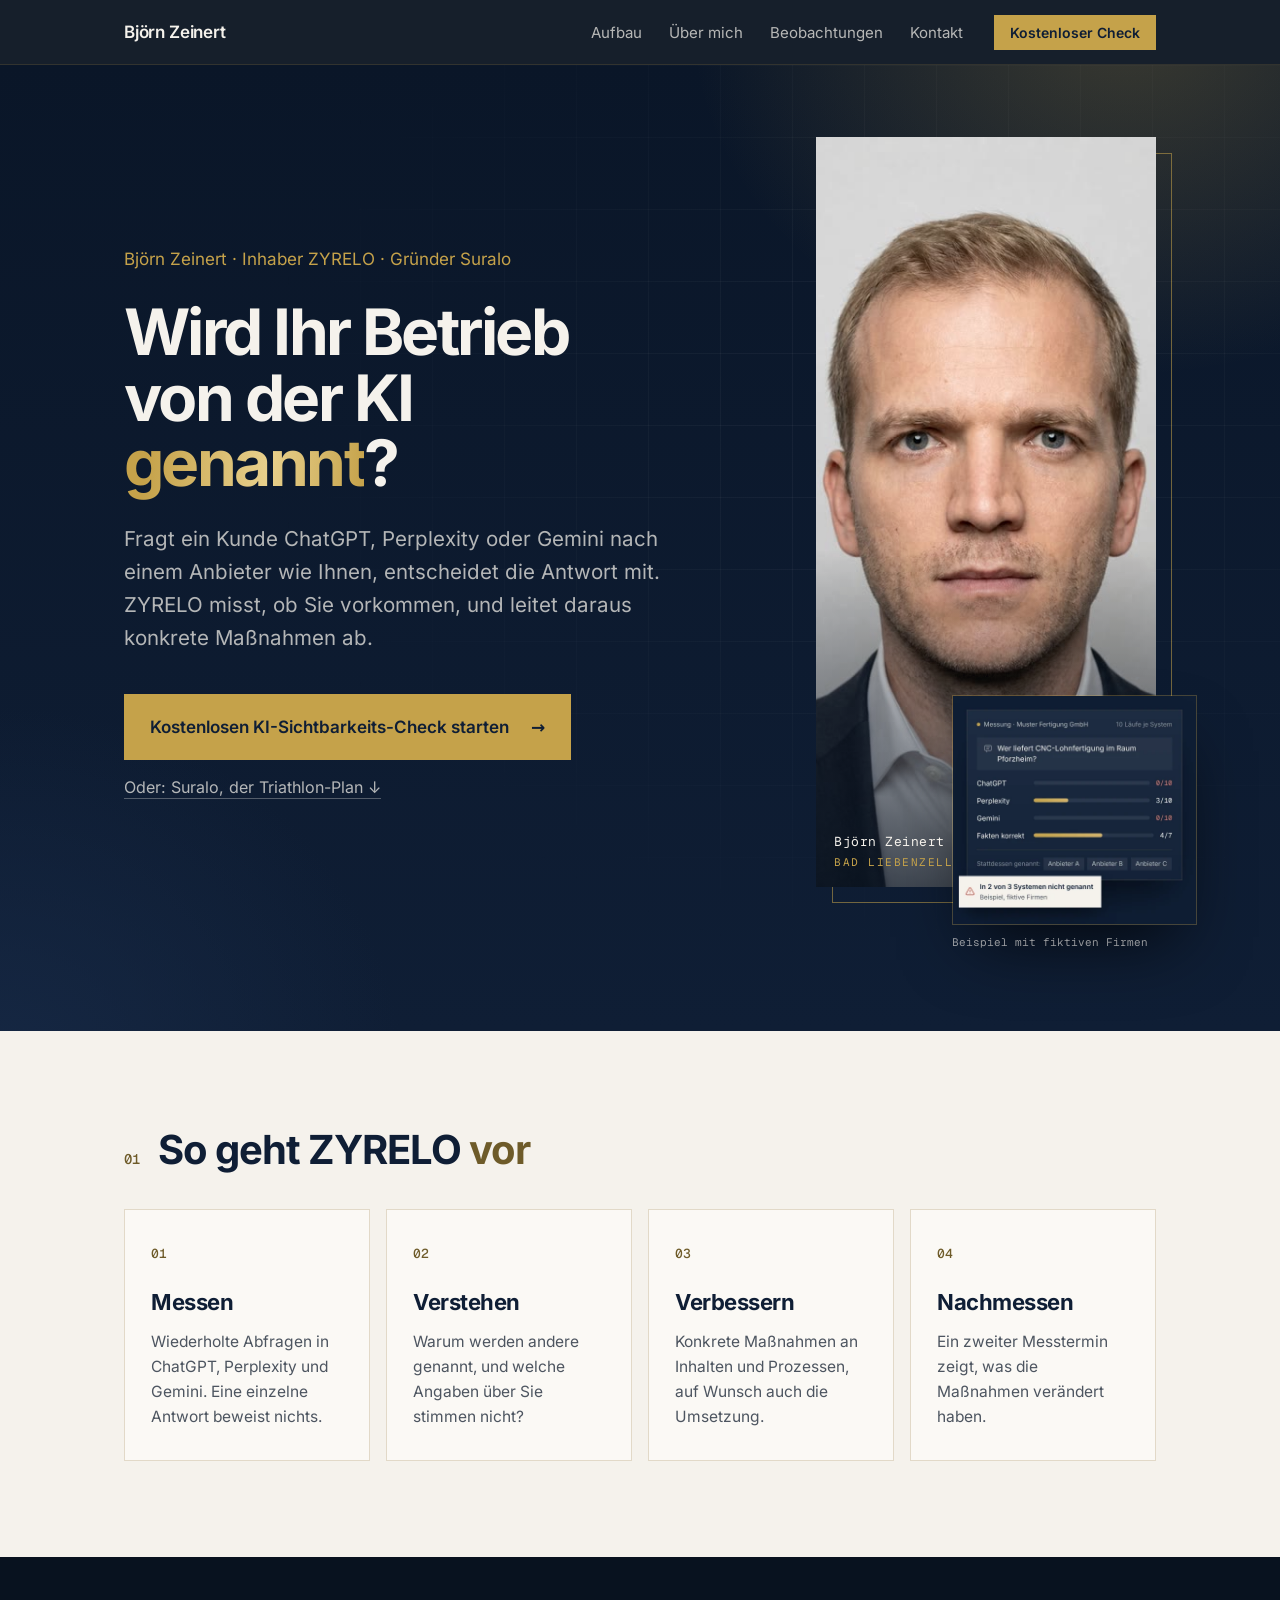
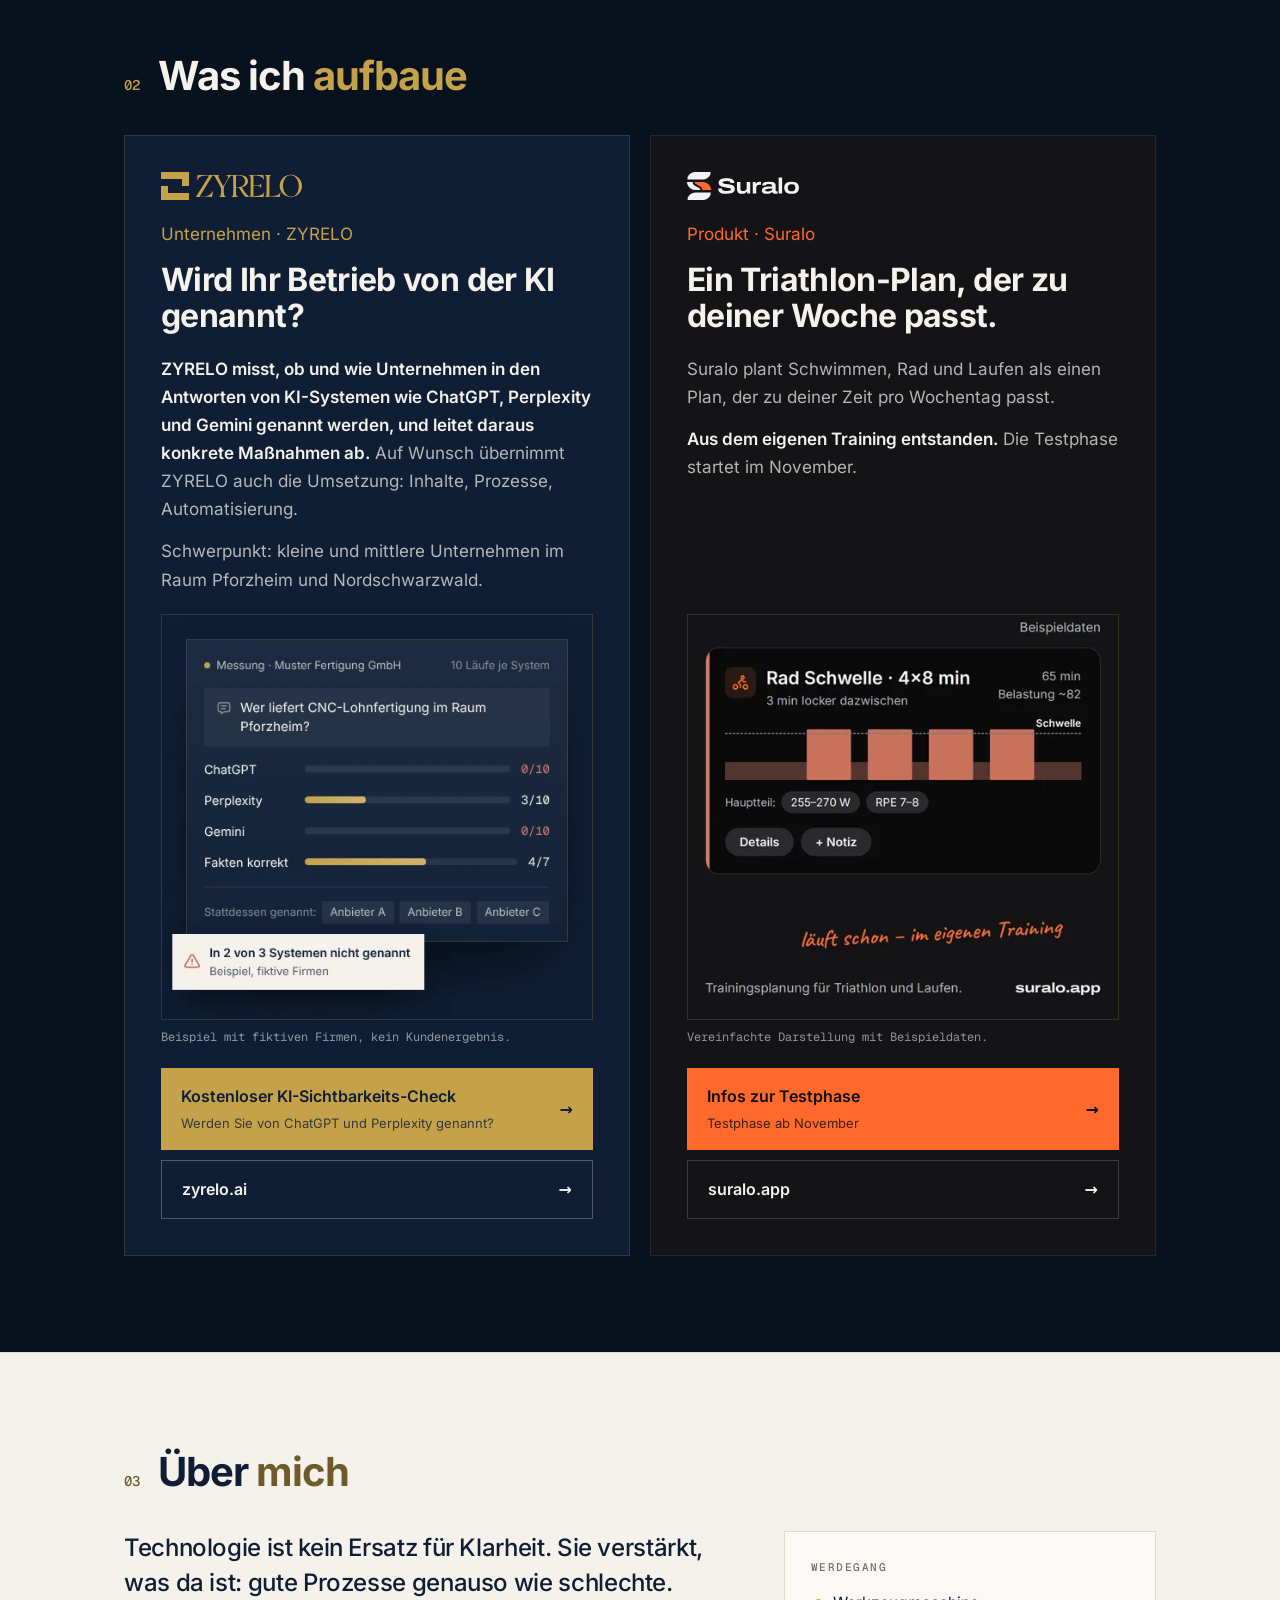
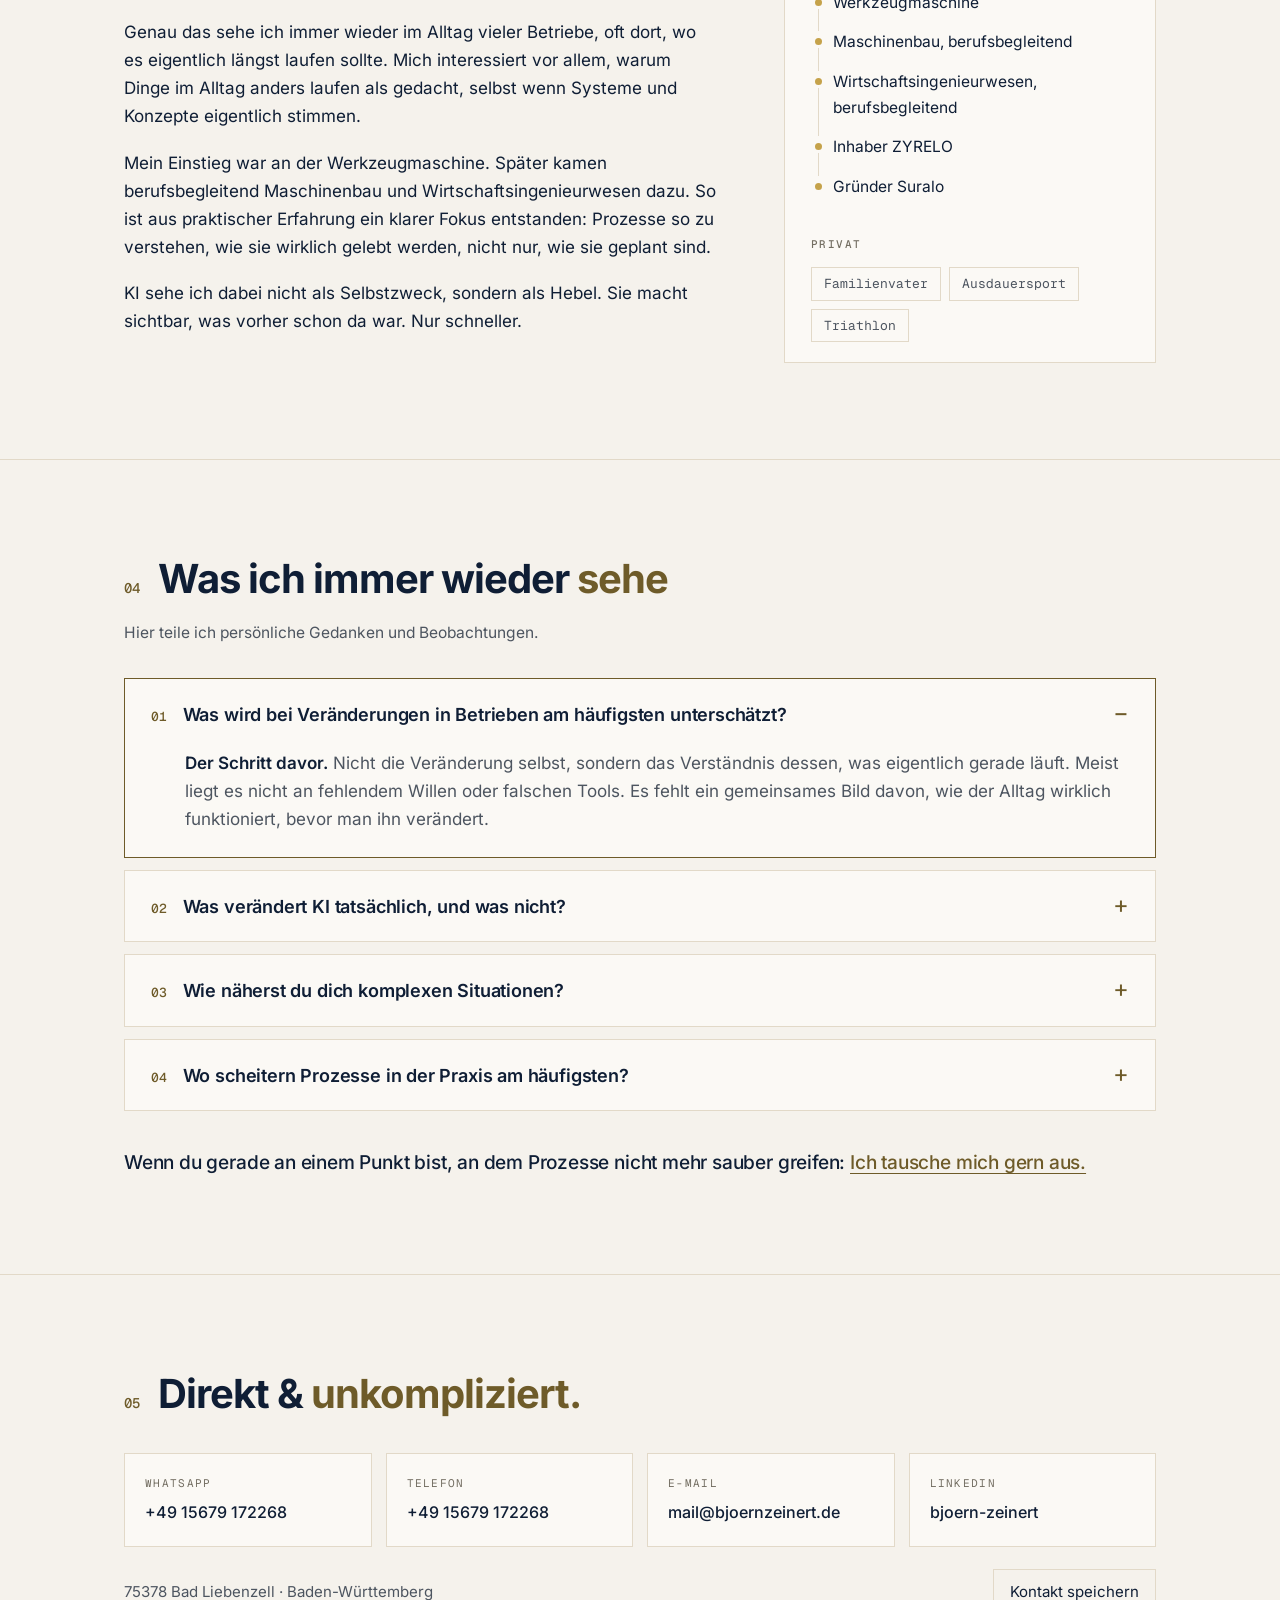
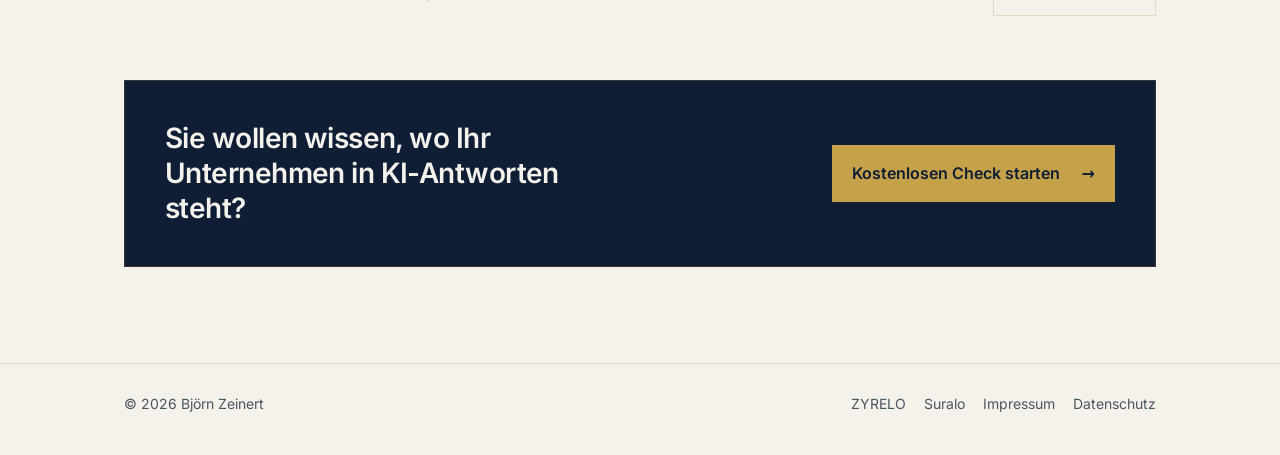
==== commit 457a2a9c: "Suralo als Produkt statt Projekt, Abschnitt 'Was ich aufbaue' Co-Authored-By: Claude Sonnet 5.5 <nor" ====
--- a/index.html
+++ b/index.html
@@ -55,7 +55,7 @@
   <div class="wrap">
     <a class="brand" href="/">Björn Zeinert</a>
     <nav aria-label="Hauptnavigation">
-      <a class="hide-sm" href="/#projekte">Projekte</a>
+      <a class="hide-sm" href="/#projekte">Aufbau</a>
       <a class="hide-sm" href="/#ueber">Über mich</a>
       <a class="hide-sm" href="/#beobachtungen">Beobachtungen</a>
       <a class="hide-sm" href="/#kontakt">Kontakt</a>
@@ -104,12 +104,12 @@
 
   <section id="projekte" class="band">
     <div class="wrap">
-      <div class="sec-head rv"><span class="sec-num">02</span><h2>Woran ich <em>arbeite</em></h2></div>
+      <div class="sec-head rv"><span class="sec-num">02</span><h2>Was ich <em>aufbaue</em></h2></div>
       <div class="projects">
         <article class="project project-zyrelo rv">
           <div class="p-head">
             <img class="logo" src="img/zyrelo-lockup-gold-dunkelgrund.svg" alt="ZYRELO" width="141" height="28">
-            <p class="eyebrow">Beruflich · ZYRELO</p>
+            <p class="eyebrow">Unternehmen · ZYRELO</p>
             <h3>Wird Ihr Betrieb von der KI genannt?</h3>
           </div>
           <div class="p-text">
@@ -128,12 +128,12 @@
         <article class="project project-suralo rv" id="suralo">
           <div class="p-head">
             <img class="logo" src="img/suralo-logo-dunkel.svg" alt="Suralo" width="113" height="28">
-            <p class="eyebrow">Eigenes Projekt · Suralo</p>
+            <p class="eyebrow">Produkt · Suralo</p>
             <h3>Ein Triathlon-Plan, der zu deiner Woche passt.</h3>
           </div>
           <div class="p-text">
-            <p>Trainingsplanung für Triathlon: Schwimmen, Rad und Laufen in einem Plan, abgestimmt auf deine Zeit pro Wochentag.</p>
-            <p><strong>Gebaut im eigenen Training.</strong> Ich trainiere selbst auf die Langdistanz und baue Suralo für genau diesen Alltag. Die Testphase startet im November.</p>
+            <p>Suralo plant Schwimmen, Rad und Laufen als einen Plan, der zu deiner Zeit pro Wochentag passt.</p>
+            <p><strong>Aus dem eigenen Training entstanden.</strong> Die Testphase startet im November.</p>
           </div>
           <figure class="shot">
             <img src="img/suralo-karte-einheit-500.webp" srcset="img/suralo-karte-einheit-500.webp 500w, img/suralo-karte-einheit-1000.webp 1000w" sizes="(min-width:900px) 460px, 90vw" width="1000" height="940" loading="lazy" alt="Suralo, Karte Einheit des Tages: Rad Schwelle 4×8 min, 65 min, Belastung ca. 82; Beispieldaten">
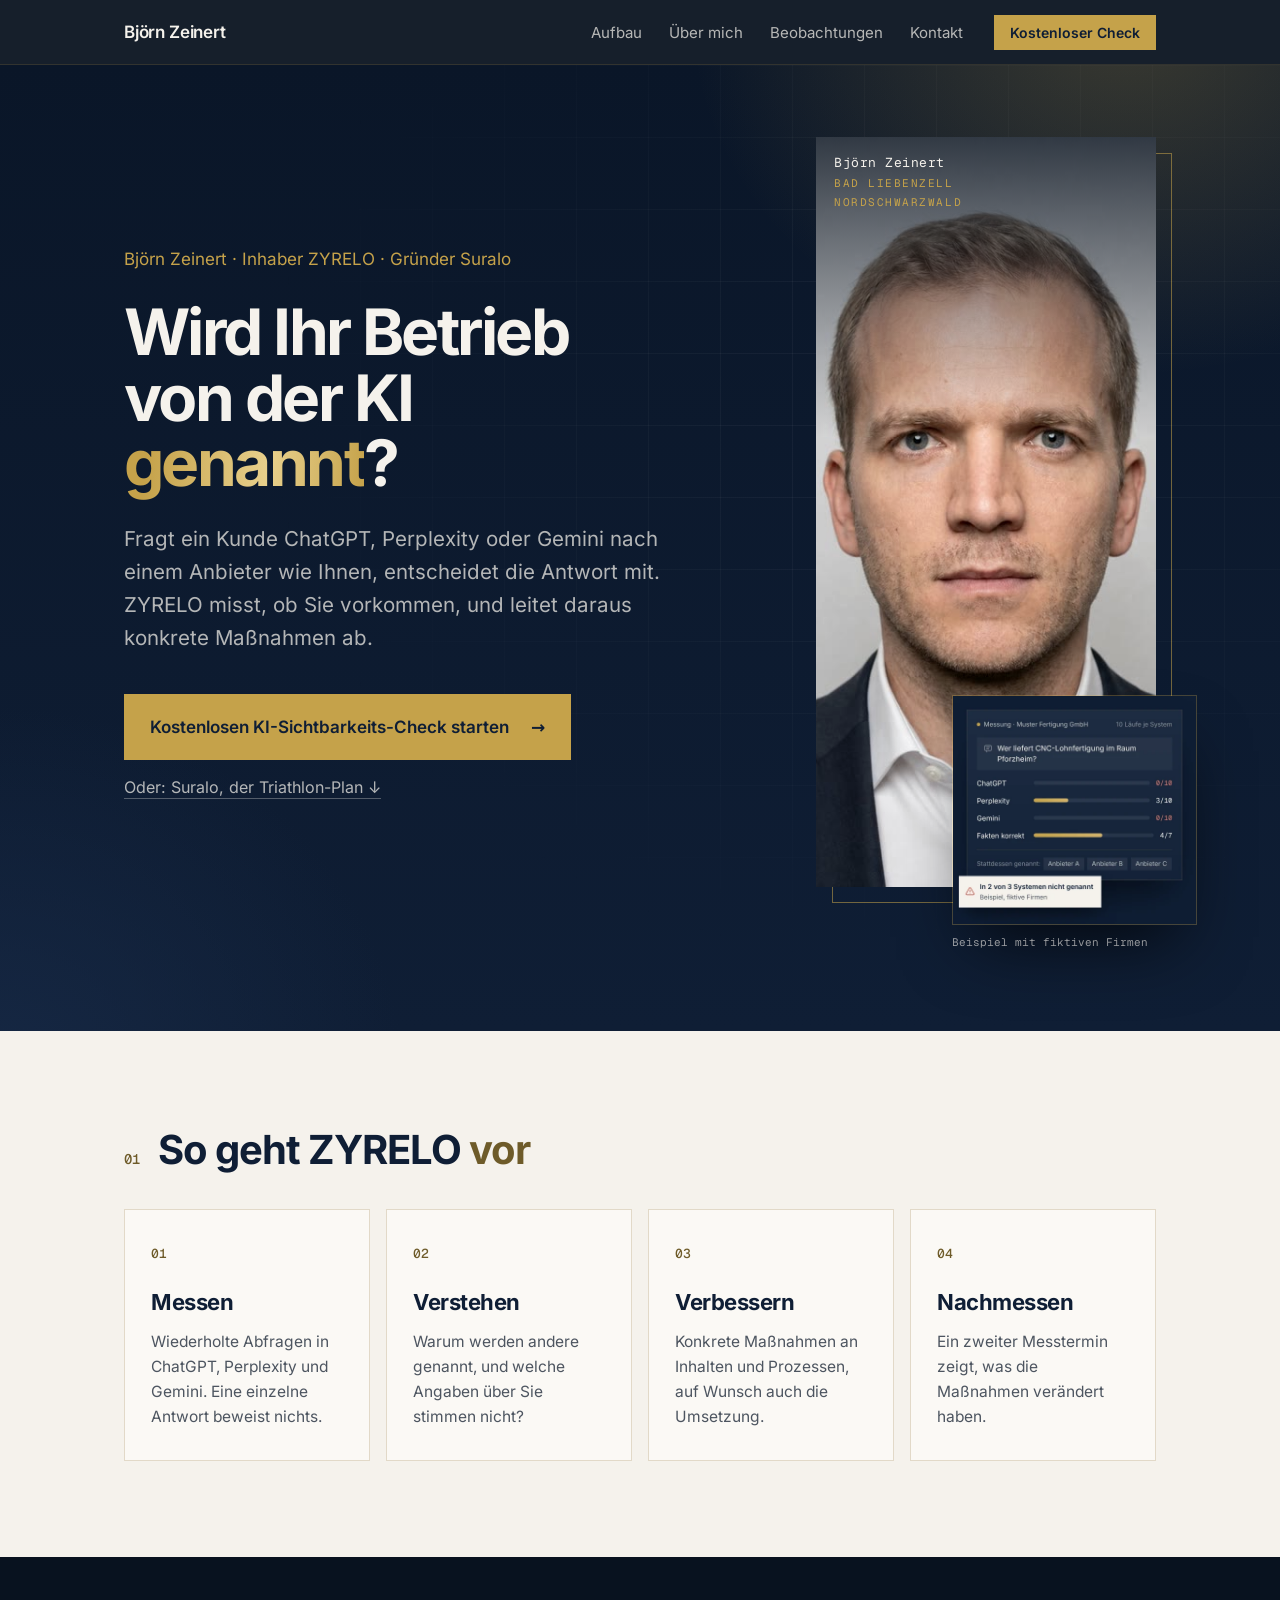
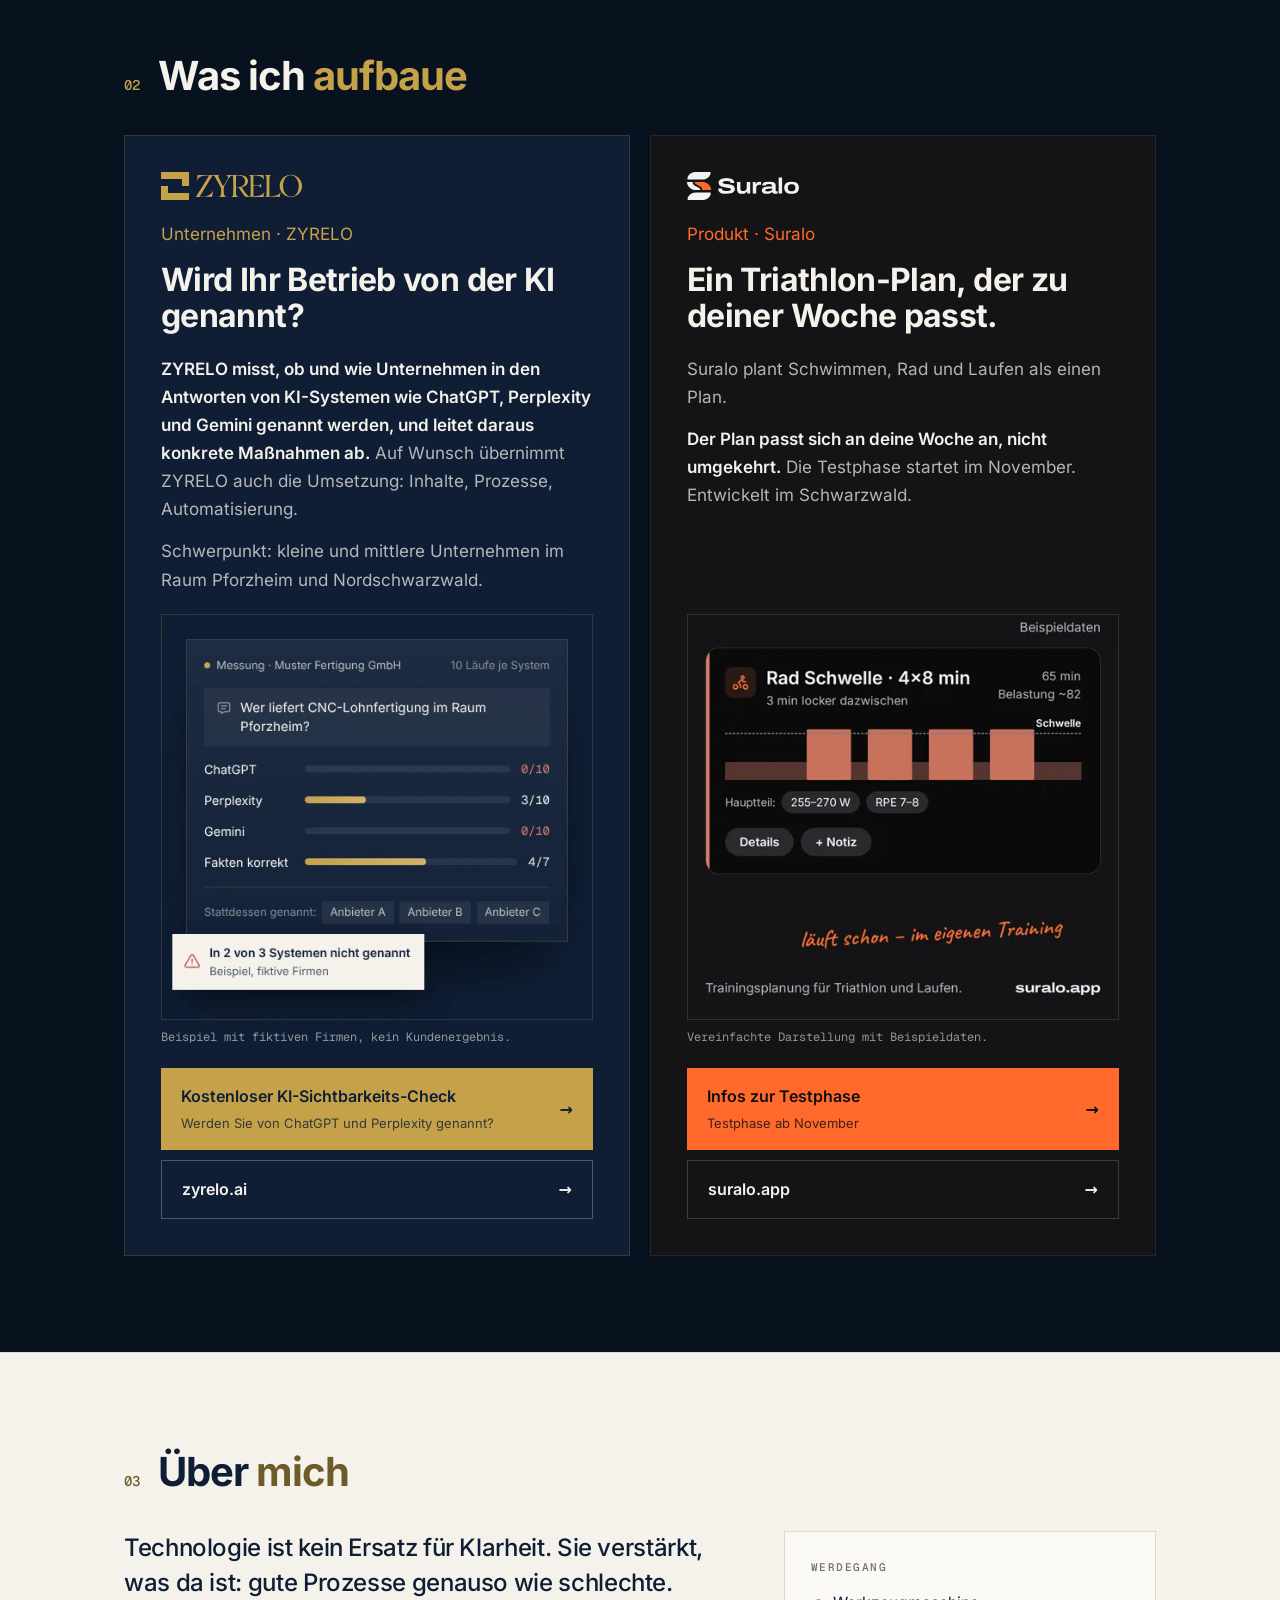
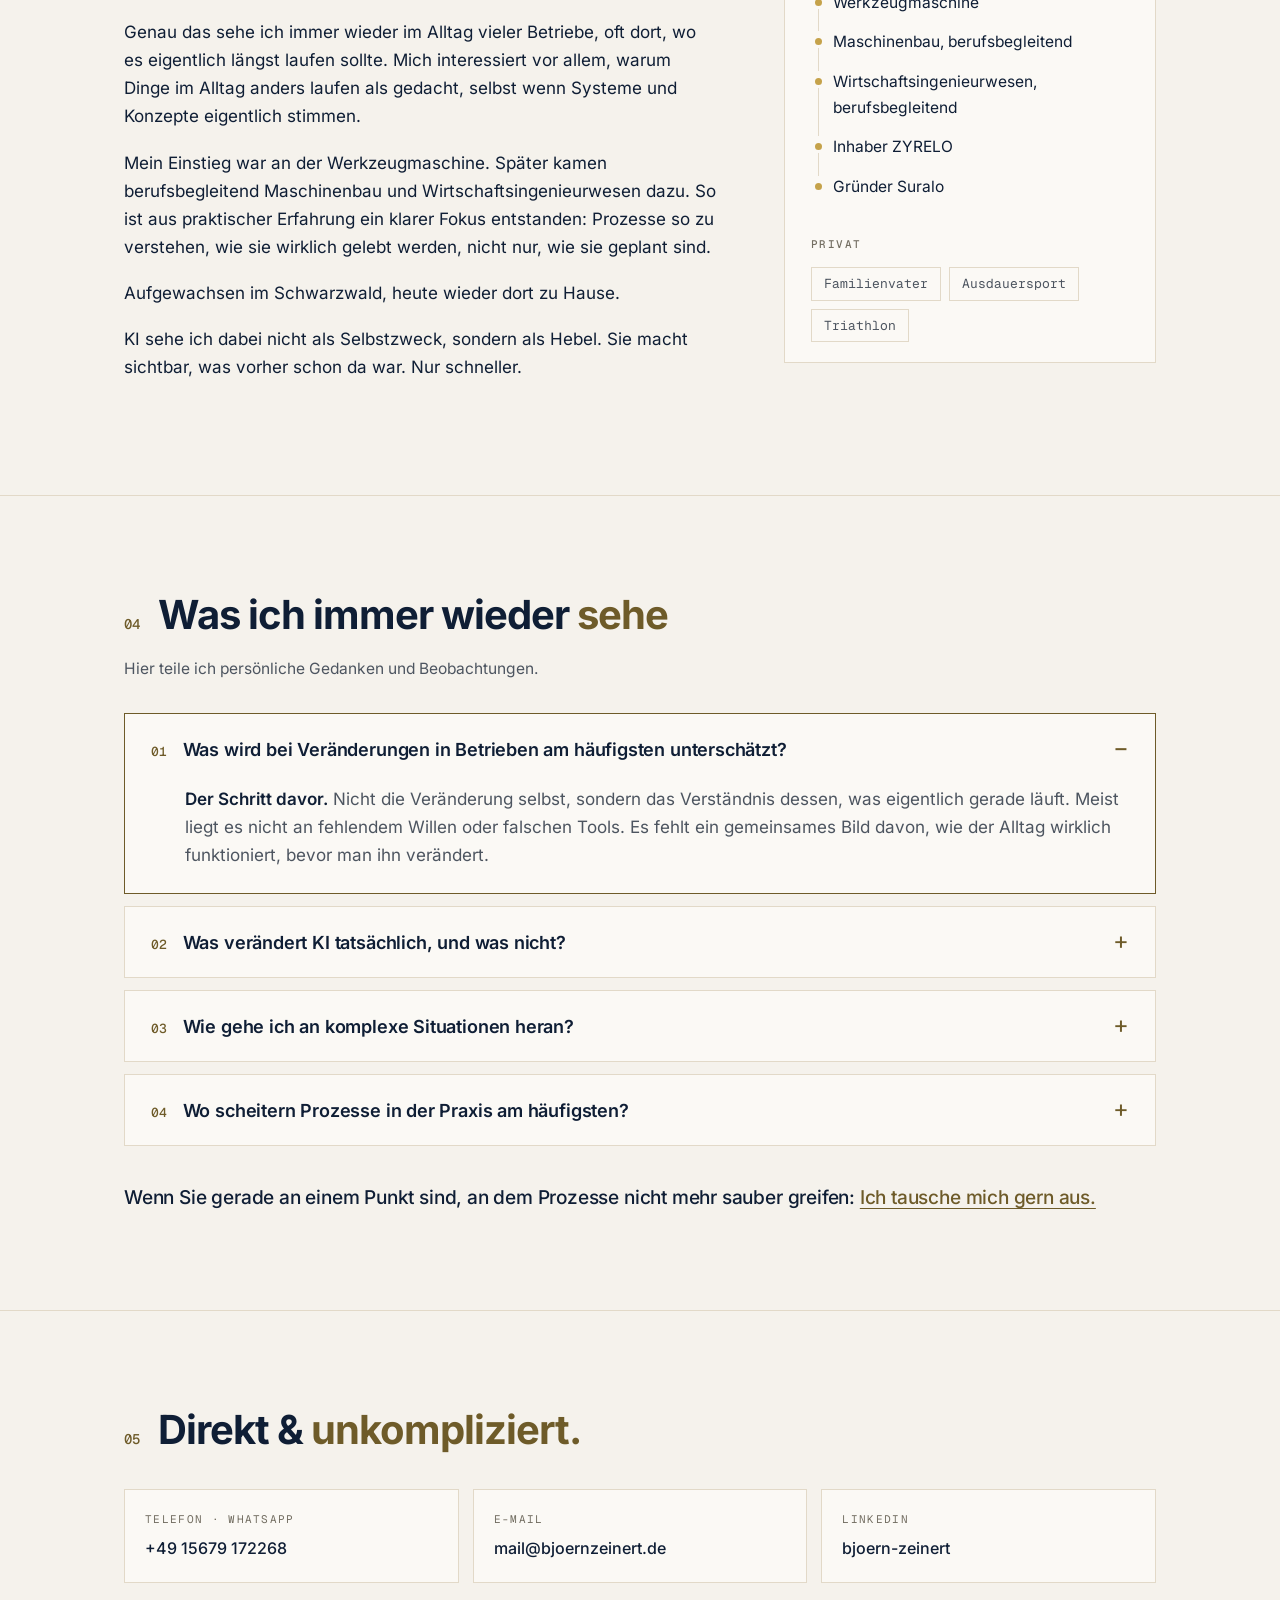
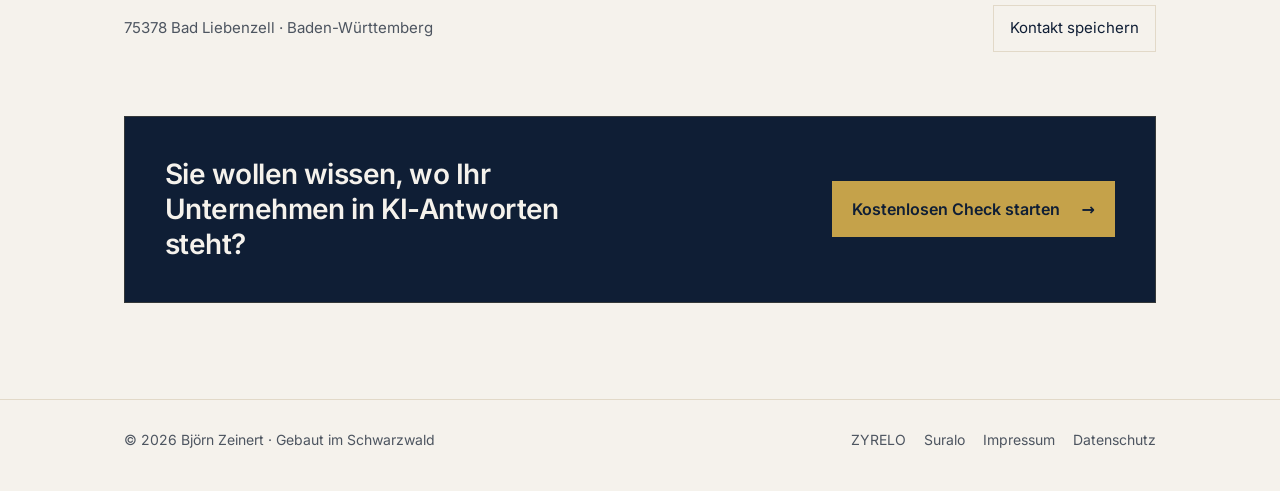
==== commit fac0971e: "Schwarzwald als Faden, Suralo-Satz, Beobachtungen auf Sie, Kontakt zusammengelegt Co-Authored-By: Cl" ====
--- a/index.html
+++ b/index.html
@@ -80,7 +80,7 @@
       <div class="visual rv">
         <figure class="portrait">
           <img src="portrait.jpg" alt="Björn Zeinert" width="600" height="750" fetchpriority="high">
-          <figcaption>Björn Zeinert<br><span>Bad Liebenzell</span></figcaption>
+          <figcaption>Björn Zeinert<br><span>Bad Liebenzell<br>Nordschwarzwald</span></figcaption>
         </figure>
         <figure class="float-card">
           <img src="img/zyrelo-messkarte-beispiel-dunkel-500.webp" srcset="img/zyrelo-messkarte-beispiel-dunkel-500.webp 500w, img/zyrelo-messkarte-beispiel-dunkel-1000.webp 1000w" sizes="(min-width:900px) 320px, 80vw" width="1000" height="940" alt="Beispiel-Messung Muster Fertigung GmbH: ChatGPT 0/10, Perplexity 3/10, Gemini 0/10; Beispiel, fiktive Firmen">
@@ -132,8 +132,8 @@
             <h3>Ein Triathlon-Plan, der zu deiner Woche passt.</h3>
           </div>
           <div class="p-text">
-            <p>Suralo plant Schwimmen, Rad und Laufen als einen Plan, der zu deiner Zeit pro Wochentag passt.</p>
-            <p><strong>Aus dem eigenen Training entstanden.</strong> Die Testphase startet im November.</p>
+            <p>Suralo plant Schwimmen, Rad und Laufen als einen Plan.</p>
+            <p><strong>Der Plan passt sich an deine Woche an, nicht umgekehrt.</strong> Die Testphase startet im November. Entwickelt im Schwarzwald.</p>
           </div>
           <figure class="shot">
             <img src="img/suralo-karte-einheit-500.webp" srcset="img/suralo-karte-einheit-500.webp 500w, img/suralo-karte-einheit-1000.webp 1000w" sizes="(min-width:900px) 460px, 90vw" width="1000" height="940" loading="lazy" alt="Suralo, Karte Einheit des Tages: Rad Schwelle 4×8 min, 65 min, Belastung ca. 82; Beispieldaten">
@@ -156,6 +156,7 @@
           <p class="lead">Technologie ist kein Ersatz für Klarheit. Sie verstärkt, was da ist: gute Prozesse genauso wie schlechte.</p>
           <p>Genau das sehe ich immer wieder im Alltag vieler Betriebe, oft dort, wo es eigentlich längst laufen sollte. Mich interessiert vor allem, warum Dinge im Alltag anders laufen als gedacht, selbst wenn Systeme und Konzepte eigentlich stimmen.</p>
           <p>Mein Einstieg war an der Werkzeugmaschine. Später kamen berufsbegleitend Maschinenbau und Wirtschaftsingenieurwesen dazu. So ist aus praktischer Erfahrung ein klarer Fokus entstanden: Prozesse so zu verstehen, wie sie wirklich gelebt werden, nicht nur, wie sie geplant sind.</p>
+          <p>Aufgewachsen im Schwarzwald, heute wieder dort zu Hause.</p>
           <p>KI sehe ich dabei nicht als Selbstzweck, sondern als Hebel. Sie macht sichtbar, was vorher schon da war. Nur schneller.</p>
         </div>
         <aside class="facts rv" aria-label="Kurzprofil">
@@ -188,7 +189,7 @@
           <p>Interessant wird es dort, wo KI auf klare Abläufe trifft. Dann kann sie wirklich beschleunigen. Wo Unklarheit herrscht, macht sie diese sichtbarer, nicht kleiner. <b>Was sich nicht verändert:</b> die Notwendigkeit zu verstehen, warum etwas so läuft, wie es läuft.</p>
         </details>
         <details>
-          <summary><span class="n">03</span><span>Wie näherst du dich komplexen Situationen?</span></summary>
+          <summary><span class="n">03</span><span>Wie gehe ich an komplexe Situationen heran?</span></summary>
           <p>Ich fange mit dem an, was ich beobachte, nicht mit dem, was erklärt wird. Beides ist wertvoll, aber es ist selten dasselbe. <b>Komplexität löst sich oft nicht durch mehr Analyse,</b> sondern durch das richtige Bild der Realität.</p>
         </details>
         <details>
@@ -196,7 +197,7 @@
           <p>Meist nicht dort, wo man sucht. Auf dem Papier stimmt vieles: Verantwortlichkeiten, Systeme, Abläufe. Im Betrieb laufen dieselben Dinge dann trotzdem anders. <b>Der Abstand zwischen geplantem und gelebtem Prozess</b> ist fast immer größer als gedacht.</p>
         </details>
       </div>
-      <p class="nudge rv">Wenn du gerade an einem Punkt bist, an dem Prozesse nicht mehr sauber greifen: <a href="#kontakt">Ich tausche mich gern aus.</a></p>
+      <p class="nudge rv">Wenn Sie gerade an einem Punkt sind, an dem Prozesse nicht mehr sauber greifen: <a href="#kontakt">Ich tausche mich gern aus.</a></p>
     </div>
   </section>
 
@@ -204,8 +205,7 @@
     <div class="wrap">
       <div class="sec-head rv"><span class="sec-num">05</span><h2>Direkt &amp; <em>unkompliziert.</em></h2></div>
       <div class="contact-grid">
-        <a class="c" href="https://wa.me/4915679172268"><span>WhatsApp</span><b>+49 15679 172268</b></a>
-        <a class="c" href="tel:+4915679172268"><span>Telefon</span><b>+49 15679 172268</b></a>
+        <a class="c" href="tel:+4915679172268"><span>Telefon · WhatsApp</span><b>+49 15679 172268</b></a>
         <a class="c" href="mailto:mail@bjoernzeinert.de"><span>E-Mail</span><b>mail@bjoernzeinert.de</b></a>
         <a class="c" href="https://www.linkedin.com/in/bjoern-zeinert"><span>LinkedIn</span><b>bjoern-zeinert</b></a>
       </div>
@@ -223,7 +223,7 @@
 
 <footer>
   <div class="wrap">
-    <span>© <span id="y">2026</span> Björn Zeinert</span>
+    <span>© <span id="y">2026</span> Björn Zeinert · Gebaut im Schwarzwald</span>
     <span><a href="https://zyrelo.ai">ZYRELO</a><a href="https://suralo.app">Suralo</a><a href="/impressum.html">Impressum</a><a href="/datenschutz.html">Datenschutz</a></span>
   </div>
 </footer>
--- a/assets/home.css
+++ b/assets/home.css
@@ -32,8 +32,8 @@
 .portrait{position:relative;margin:0}
 .portrait::before{content:"";position:absolute;inset:0;border:1px solid rgba(197,162,74,.55);transform:translate(16px,16px);z-index:-1}
 .portrait img{display:block;width:100%;aspect-ratio:1/1.05;object-fit:cover;filter:saturate(.85) contrast(1.04)}
-.portrait::after{content:"";position:absolute;inset:0;background:linear-gradient(180deg,transparent 55%,rgba(8,18,31,.75));pointer-events:none}
-.portrait figcaption{position:absolute;left:18px;top:auto;bottom:16px;z-index:1;font-family:var(--mono);font-size:13px;letter-spacing:.04em;color:var(--hell);line-height:1.5}
+.portrait::after{content:"";position:absolute;inset:0;background:linear-gradient(0deg,transparent 60%,rgba(8,18,31,.8));pointer-events:none}
+.portrait figcaption{position:absolute;left:18px;top:16px;bottom:auto;z-index:1;font-family:var(--mono);font-size:13px;letter-spacing:.04em;color:var(--hell);line-height:1.5}
 .portrait figcaption span{color:#C5A24A;font-size:11px;letter-spacing:.14em;text-transform:uppercase}
 .float-card{position:absolute;right:-12%;bottom:0;width:72%;margin:0;animation:float 7s ease-in-out infinite}
 .float-card img{display:block;width:100%;height:auto;border:1px solid rgba(197,162,74,.3);box-shadow:0 34px 70px -22px rgba(0,0,0,.75)}
@@ -109,7 +109,7 @@
 .nudge a{color:var(--gold-text);text-underline-offset:4px}
 
 /* Kontakt */
-.contact-grid{display:grid;grid-template-columns:repeat(4,1fr);gap:14px}
+.contact-grid{display:grid;grid-template-columns:repeat(3,1fr);gap:14px}
 .c{display:block;padding:20px;border:1px solid var(--linie);text-decoration:none;background:var(--karte);transition:border-color .15s ease,transform .15s ease}
 .c:hover{border-color:var(--gold-text);transform:translateY(-2px)}
 .c span{display:block;font-family:var(--mono);font-size:11px;letter-spacing:.12em;text-transform:uppercase;color:var(--tinte-3);margin-bottom:6px}
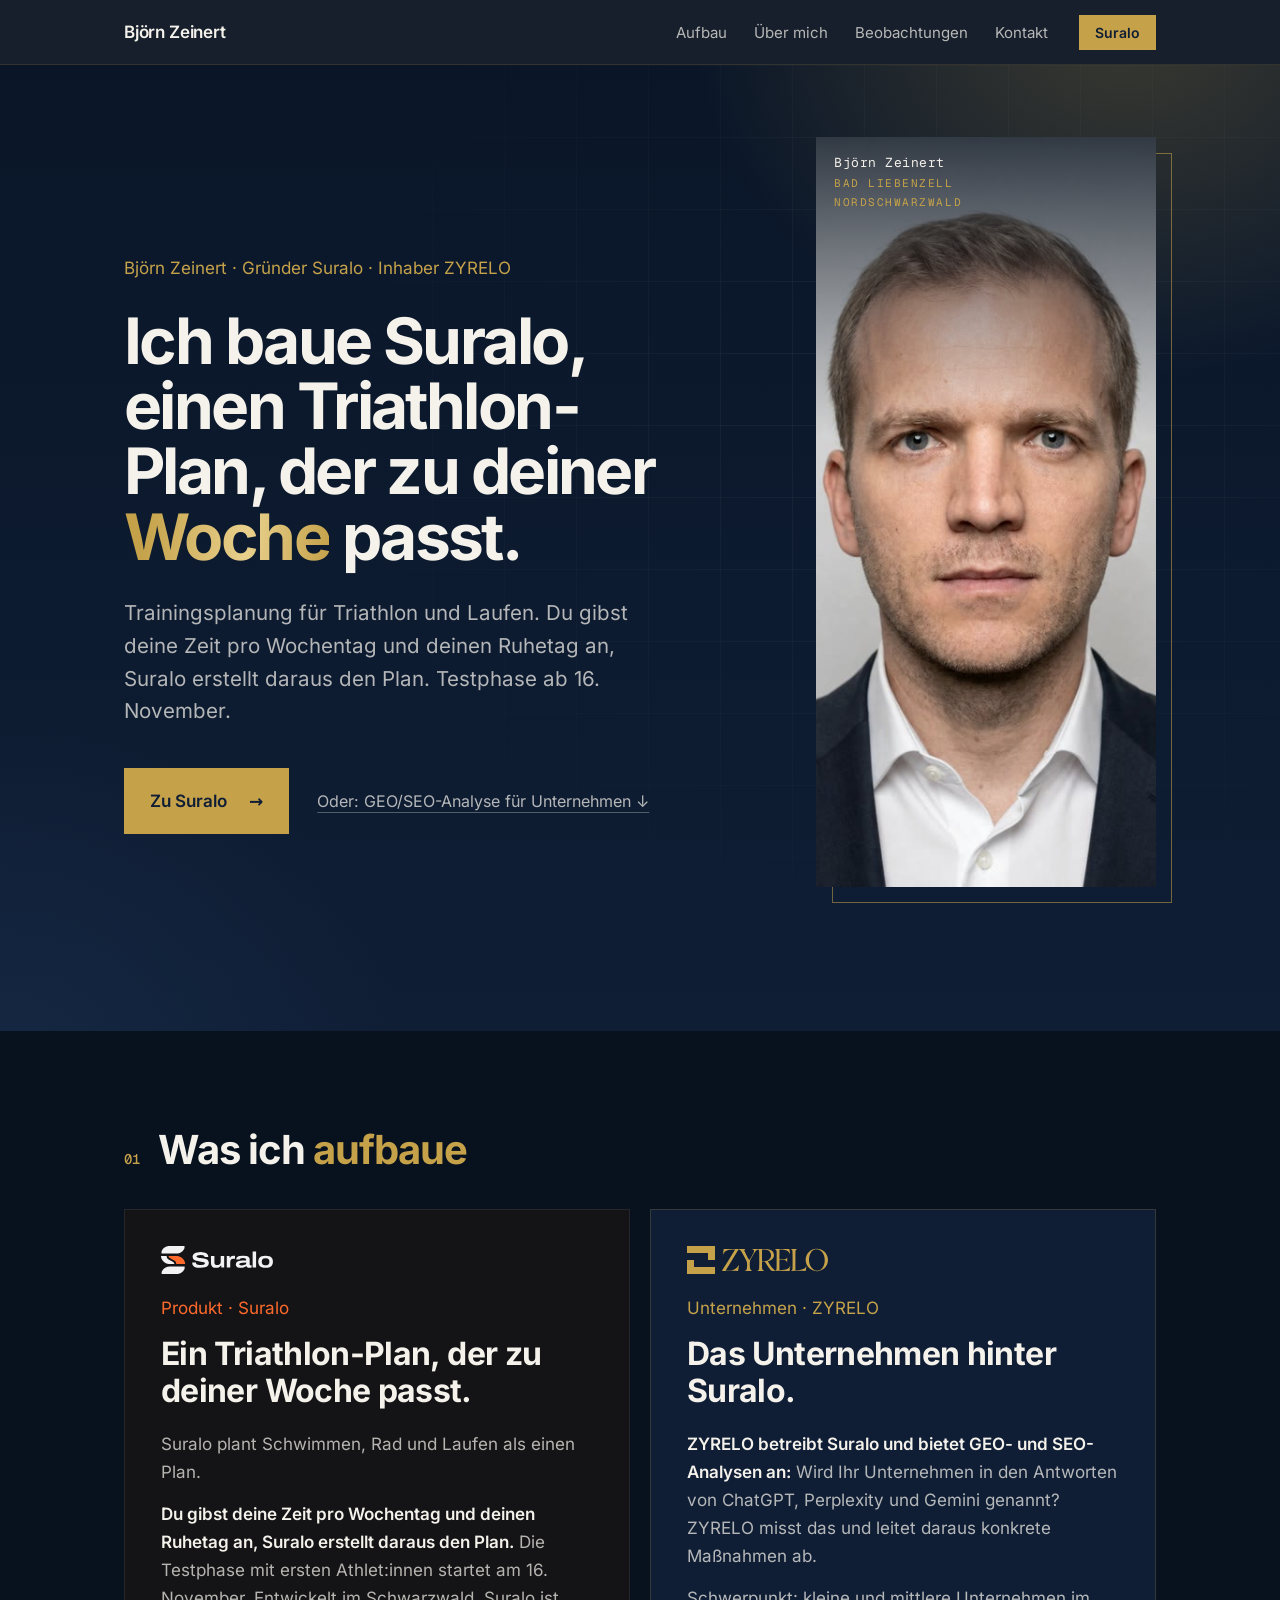
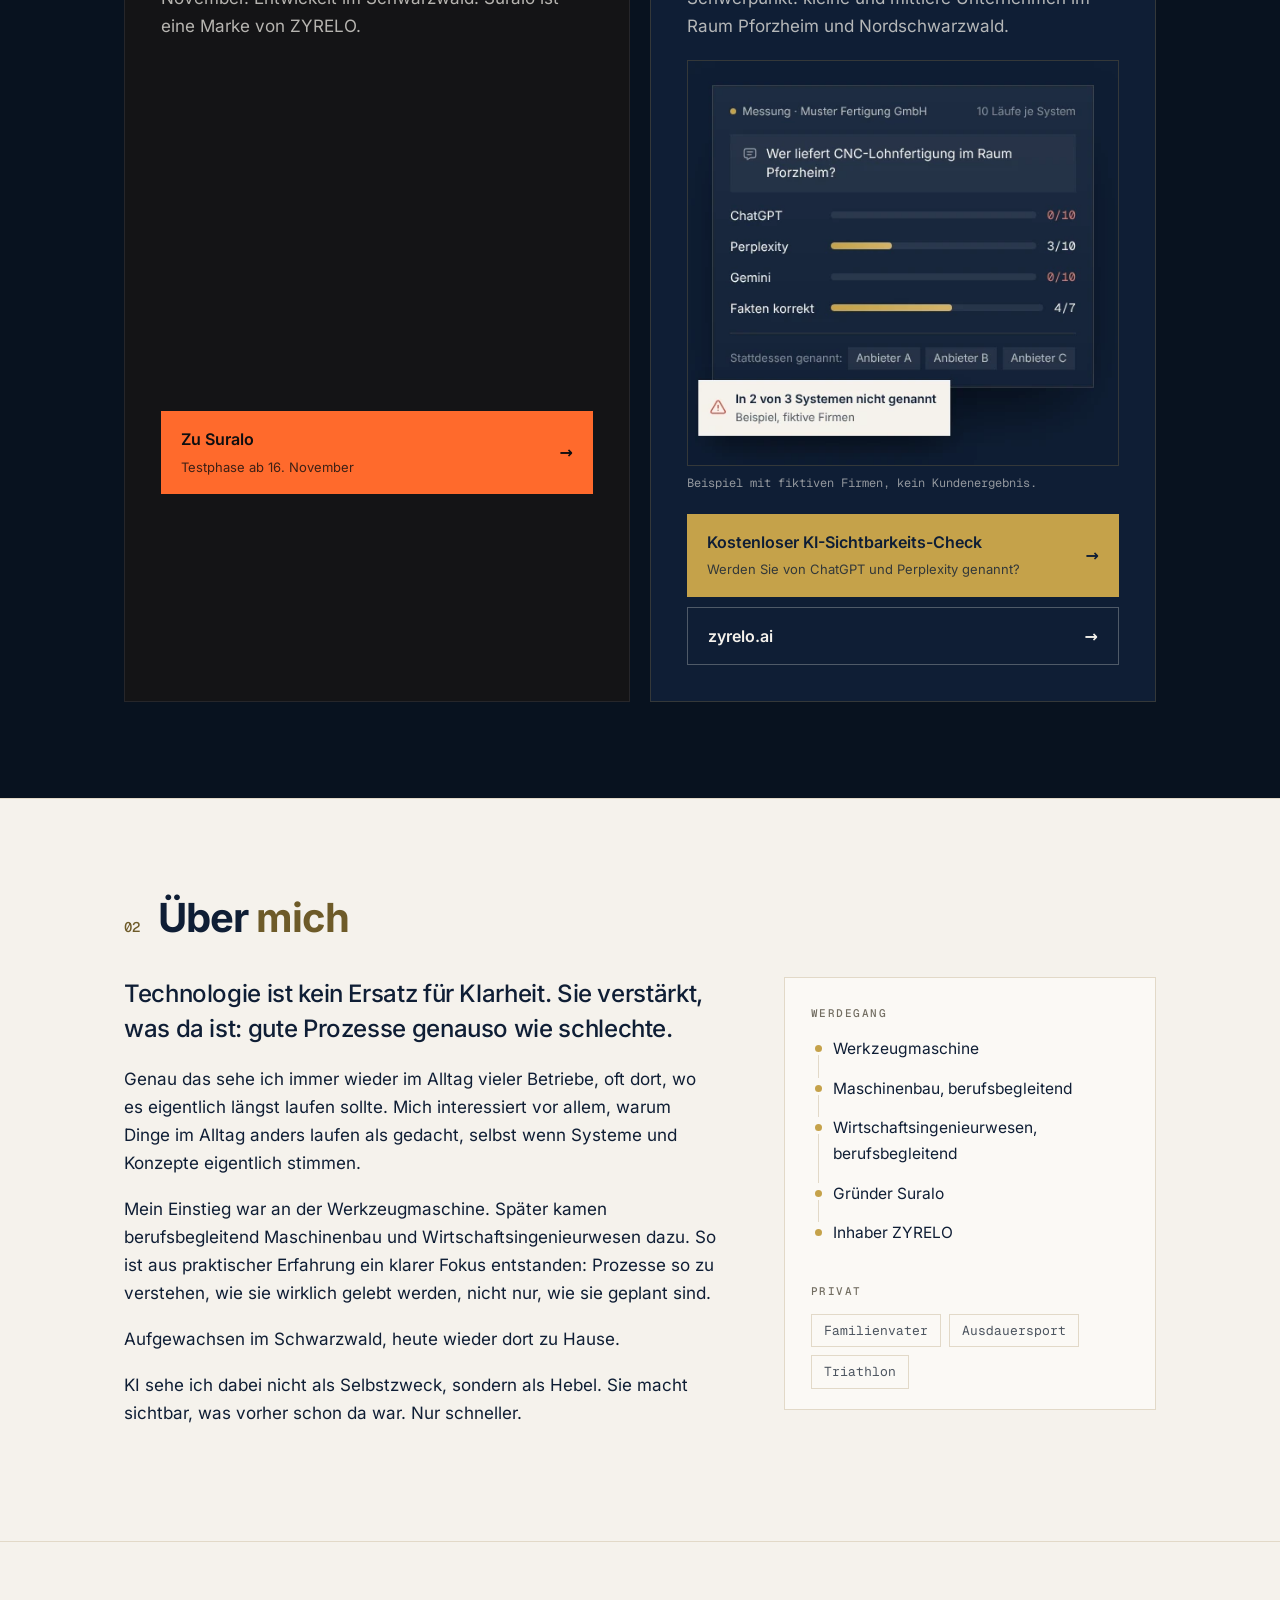
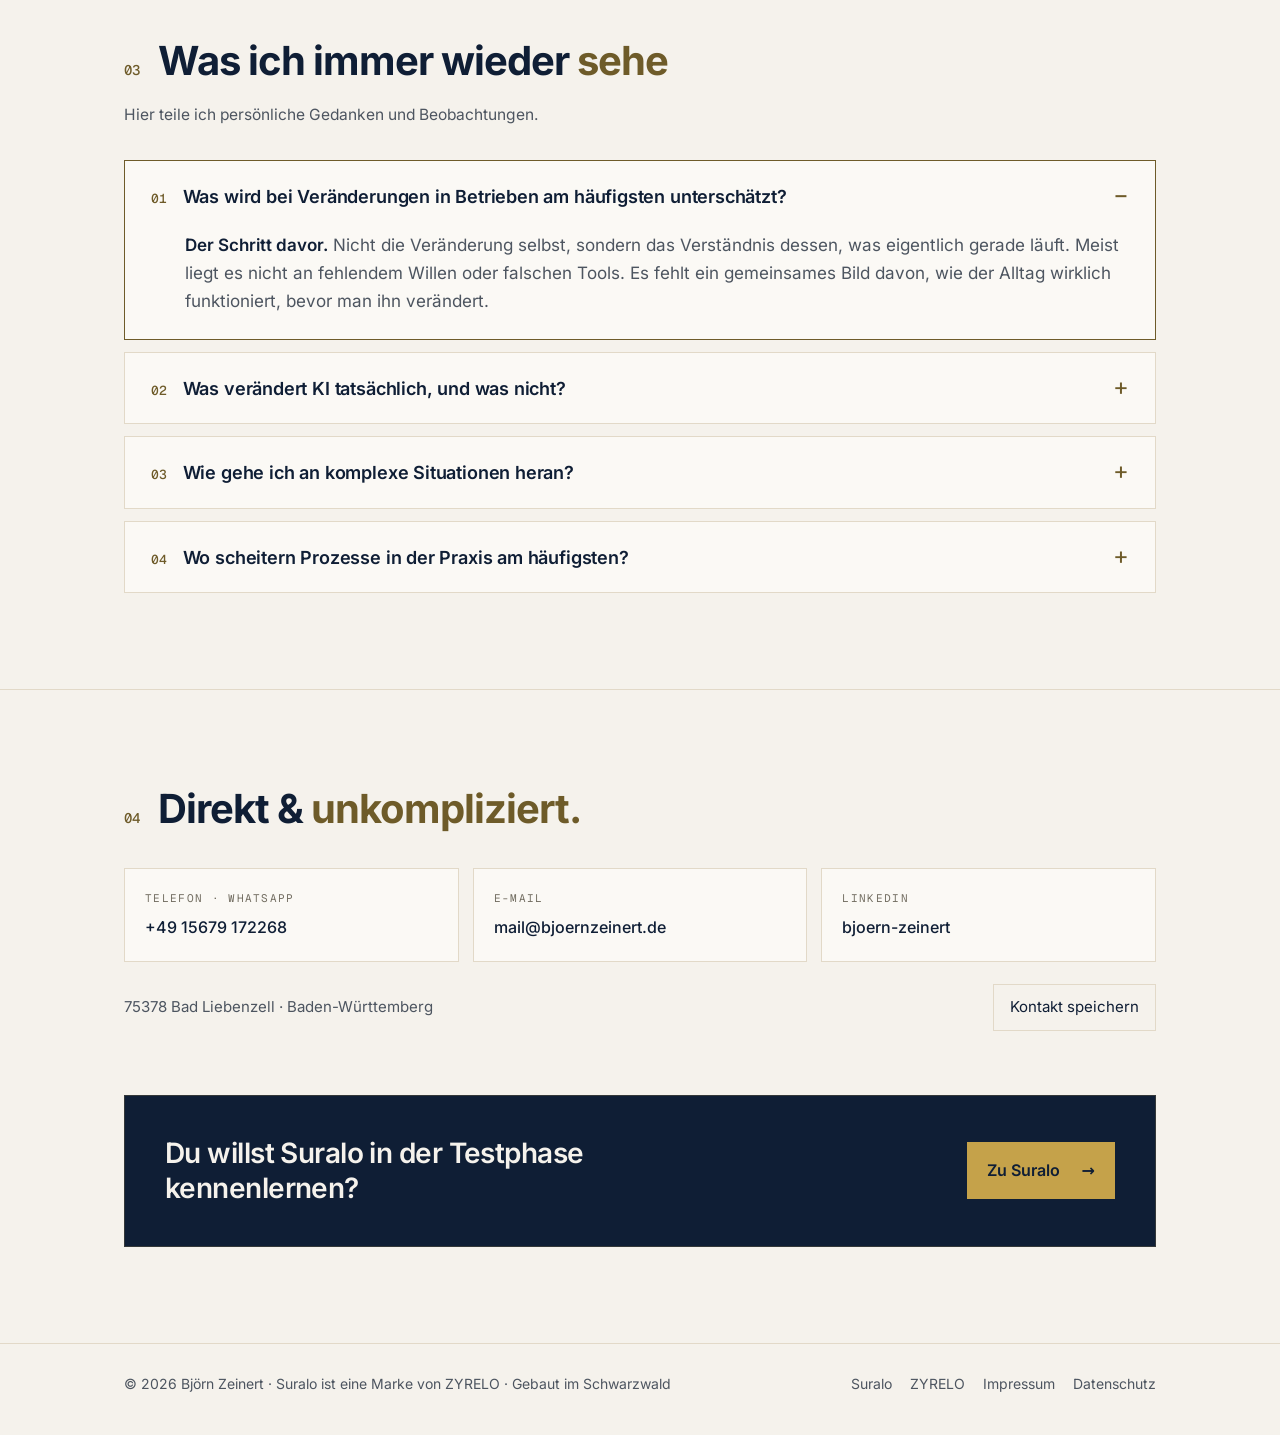
==== commit d8e38387: "about-Hub: Suralo vorn, ZYRELO mit GEO/SEO als zweite Karte Co-Authored-By: Claude Sonnet 5.5 <norep" ====
--- a/index.html
+++ b/index.html
@@ -4,12 +4,12 @@
 <meta charset="utf-8">
 <meta name="viewport" content="width=device-width, initial-scale=1">
 <title>Björn Zeinert · Prozesse, Menschen, Technologie · Bad Liebenzell</title>
-<meta name="description" content="Björn Zeinert aus Bad Liebenzell: Prozesse, Menschen, Technologie. Inhaber von ZYRELO (KI-Sichtbarkeit für den Mittelstand) und Gründer von Suralo (Trainingsplanung für Triathleten).">
+<meta name="description" content="Björn Zeinert aus Bad Liebenzell: Prozesse, Menschen, Technologie. Gründer von Suralo (Trainingsplanung für Triathlon und Laufen) und Inhaber von ZYRELO (GEO/SEO-Analysen für den Mittelstand).">
 <link rel="canonical" href="https://about.bjoernzeinert.de/">
 <link rel="preload" href="/fonts/inter-latin-var.woff2" as="font" type="font/woff2" crossorigin>
 <meta property="og:type" content="profile">
 <meta property="og:title" content="Björn Zeinert · Prozesse, Menschen, Technologie">
-<meta property="og:description" content="Persönliche Seite von Björn Zeinert, Bad Liebenzell. Inhaber von ZYRELO und Gründer von Suralo.">
+<meta property="og:description" content="Persönliche Seite von Björn Zeinert, Bad Liebenzell. Gründer von Suralo und Inhaber von ZYRELO.">
 <meta property="og:url" content="https://about.bjoernzeinert.de/">
 <meta property="og:image" content="https://about.bjoernzeinert.de/portrait.jpg">
 <meta name="theme-color" content="#F5F2EC" media="(prefers-color-scheme: light)">
@@ -22,7 +22,7 @@
   "name": "Björn Zeinert",
   "url": "https://about.bjoernzeinert.de/",
   "image": "https://about.bjoernzeinert.de/portrait.jpg",
-  "jobTitle": "Inhaber ZYRELO, Gründer Suralo",
+  "jobTitle": "Gründer Suralo, Inhaber ZYRELO",
   "address": {
     "@type": "PostalAddress",
     "addressLocality": "Bad Liebenzell",
@@ -34,9 +34,9 @@
     "@type": "Organization",
     "name": "ZYRELO",
     "url": "https://zyrelo.ai",
-    "description": "ZYRELO misst, ob und wie Unternehmen in den Antworten von KI-Systemen wie ChatGPT, Perplexity und Gemini genannt werden, und leitet daraus konkrete Maßnahmen ab."
+    "description": "ZYRELO ist das Unternehmen hinter Suralo, der Trainingsplanung für Triathlon und Laufen, und bietet GEO- und SEO-Analysen für Unternehmen im Raum Pforzheim und Nordschwarzwald an."
   },
-  "knowsAbout": ["Prozessmanagement", "KI-Sichtbarkeit", "Generative Engine Optimization", "Wirtschaftsingenieurwesen"],
+  "knowsAbout": ["Trainingsplanung", "Triathlon", "KI-Sichtbarkeit", "Generative Engine Optimization", "SEO"],
   "sameAs": [
     "https://www.linkedin.com/in/bjoern-zeinert",
     "https://zyrelo.ai",
@@ -59,7 +59,7 @@
       <a class="hide-sm" href="/#ueber">Über mich</a>
       <a class="hide-sm" href="/#beobachtungen">Beobachtungen</a>
       <a class="hide-sm" href="/#kontakt">Kontakt</a>
-      <a class="nav-cta" href="https://zyrelo.ai/check/?utm_source=about&amp;utm_medium=landing&amp;utm_content=header">Kostenloser Check</a>
+      <a class="nav-cta" href="https://suralo.app/?utm_source=about&amp;utm_medium=landing&amp;utm_content=header">Suralo</a>
     </nav>
   </div>
 </header>
@@ -68,52 +68,49 @@
   <div class="hero" id="top">
     <div class="wrap hero-grid">
       <div class="hero-copy">
-        <p class="eyebrow rv">Björn Zeinert · Inhaber ZYRELO · Gründer Suralo</p>
-        <h1 class="rv">Wird Ihr Betrieb von der KI <em>genannt</em>?</h1>
-        <p class="lede rv">Fragt ein Kunde ChatGPT, Perplexity oder Gemini nach einem Anbieter wie Ihnen, entscheidet die Antwort mit. ZYRELO misst, ob Sie vorkommen, und leitet daraus konkrete Maßnahmen ab.</p>
+        <p class="eyebrow rv">Björn Zeinert · Gründer Suralo · Inhaber ZYRELO</p>
+        <h1 class="rv">Ich baue Suralo, einen Triathlon-Plan, der zu deiner <em>Woche</em> passt.</h1>
+        <p class="lede rv">Trainingsplanung für Triathlon und Laufen. Du gibst deine Zeit pro Wochentag und deinen Ruhetag an, Suralo erstellt daraus den Plan. Testphase ab 16. November.</p>
         <div class="cta-row rv">
-          <a class="btn btn-gold" href="https://zyrelo.ai/check/?utm_source=about&amp;utm_medium=landing&amp;utm_content=hero"><span>Kostenlosen KI-Sichtbarkeits-Check starten</span><span class="arr" aria-hidden="true">→</span></a>
-          <a class="link-quiet" href="#suralo">Oder: Suralo, der Triathlon-Plan <span aria-hidden="true">↓</span></a>
+          <a class="btn btn-gold" href="https://suralo.app/?utm_source=about&amp;utm_medium=landing&amp;utm_content=hero"><span>Zu Suralo</span><span class="arr" aria-hidden="true">→</span></a>
+          <a class="link-quiet" href="#zyrelo">Oder: GEO/SEO-Analyse für Unternehmen <span aria-hidden="true">↓</span></a>
         </div>
-        <p class="micro rv">Kostenlos und ohne Verpflichtung.</p>
       </div>
       <div class="visual rv">
         <figure class="portrait">
           <img src="portrait.jpg" alt="Björn Zeinert" width="600" height="750" fetchpriority="high">
           <figcaption>Björn Zeinert<br><span>Bad Liebenzell<br>Nordschwarzwald</span></figcaption>
         </figure>
-        <figure class="float-card">
-          <img src="img/zyrelo-messkarte-beispiel-dunkel-500.webp" srcset="img/zyrelo-messkarte-beispiel-dunkel-500.webp 500w, img/zyrelo-messkarte-beispiel-dunkel-1000.webp 1000w" sizes="(min-width:900px) 320px, 80vw" width="1000" height="940" alt="Beispiel-Messung Muster Fertigung GmbH: ChatGPT 0/10, Perplexity 3/10, Gemini 0/10; Beispiel, fiktive Firmen">
-          <figcaption>Beispiel mit fiktiven Firmen</figcaption>
-        </figure>
       </div>
     </div>
   </div>
 
-  <section id="vorgehen">
-    <div class="wrap">
-      <div class="sec-head rv"><span class="sec-num">01</span><h2>So geht ZYRELO <em>vor</em></h2></div>
-      <div class="steps">
-        <article class="step rv"><span class="n">01</span><h3>Messen</h3><p>Wiederholte Abfragen in ChatGPT, Perplexity und Gemini. Eine einzelne Antwort beweist nichts.</p></article>
-        <article class="step rv"><span class="n">02</span><h3>Verstehen</h3><p>Warum werden andere genannt, und welche Angaben über Sie stimmen nicht?</p></article>
-        <article class="step rv"><span class="n">03</span><h3>Verbessern</h3><p>Konkrete Maßnahmen an Inhalten und Prozessen, auf Wunsch auch die Umsetzung.</p></article>
-        <article class="step rv"><span class="n">04</span><h3>Nachmessen</h3><p>Ein zweiter Messtermin zeigt, was die Maßnahmen verändert haben.</p></article>
-      </div>
-    </div>
-  </section>
-
   <section id="projekte" class="band">
     <div class="wrap">
-      <div class="sec-head rv"><span class="sec-num">02</span><h2>Was ich <em>aufbaue</em></h2></div>
+      <div class="sec-head rv"><span class="sec-num">01</span><h2>Was ich <em>aufbaue</em></h2></div>
       <div class="projects">
-        <article class="project project-zyrelo rv">
+        <article class="project project-suralo rv" id="suralo">
+          <div class="p-head">
+            <img class="logo" src="img/suralo-logo-dunkel.svg" alt="Suralo" width="113" height="28">
+            <p class="eyebrow">Produkt · Suralo</p>
+            <h3>Ein Triathlon-Plan, der zu deiner Woche passt.</h3>
+          </div>
+          <div class="p-text">
+            <p>Suralo plant Schwimmen, Rad und Laufen als einen Plan.</p>
+            <p><strong>Du gibst deine Zeit pro Wochentag und deinen Ruhetag an, Suralo erstellt daraus den Plan.</strong> Die Testphase mit ersten Athlet:innen startet am 16. November. Entwickelt im Schwarzwald. Suralo ist eine Marke von ZYRELO.</p>
+          </div>
+          <div class="btns">
+            <a class="btn btn-primary" href="https://suralo.app/?utm_source=about&amp;utm_medium=landing&amp;utm_content=projektkarte"><span>Zu Suralo<br><small>Testphase ab 16. November</small></span><span aria-hidden="true">→</span></a>
+          </div>
+        </article>
+        <article class="project project-zyrelo rv" id="zyrelo">
           <div class="p-head">
             <img class="logo" src="img/zyrelo-lockup-gold-dunkelgrund.svg" alt="ZYRELO" width="141" height="28">
             <p class="eyebrow">Unternehmen · ZYRELO</p>
-            <h3>Wird Ihr Betrieb von der KI genannt?</h3>
+            <h3>Das Unternehmen hinter Suralo.</h3>
           </div>
           <div class="p-text">
-            <p><strong>ZYRELO misst, ob und wie Unternehmen in den Antworten von KI-Systemen wie ChatGPT, Perplexity und Gemini genannt werden, und leitet daraus konkrete Maßnahmen ab.</strong> Auf Wunsch übernimmt ZYRELO auch die Umsetzung: Inhalte, Prozesse, Automatisierung.</p>
+            <p><strong>ZYRELO betreibt Suralo und bietet GEO- und SEO-Analysen an:</strong> Wird Ihr Unternehmen in den Antworten von ChatGPT, Perplexity und Gemini genannt? ZYRELO misst das und leitet daraus konkrete Maßnahmen ab.</p>
             <p>Schwerpunkt: kleine und mittlere Unternehmen im Raum Pforzheim und Nordschwarzwald.</p>
           </div>
           <figure class="shot">
@@ -125,32 +122,13 @@
             <a class="btn btn-ghost" href="https://zyrelo.ai/?utm_source=about&amp;utm_medium=landing&amp;utm_content=projektkarte">zyrelo.ai <span aria-hidden="true">→</span></a>
           </div>
         </article>
-        <article class="project project-suralo rv" id="suralo">
-          <div class="p-head">
-            <img class="logo" src="img/suralo-logo-dunkel.svg" alt="Suralo" width="113" height="28">
-            <p class="eyebrow">Produkt · Suralo</p>
-            <h3>Ein Triathlon-Plan, der zu deiner Woche passt.</h3>
-          </div>
-          <div class="p-text">
-            <p>Suralo plant Schwimmen, Rad und Laufen als einen Plan.</p>
-            <p><strong>Der Plan passt sich an deine Woche an, nicht umgekehrt.</strong> Die Testphase startet im November. Entwickelt im Schwarzwald.</p>
-          </div>
-          <figure class="shot">
-            <img src="img/suralo-karte-einheit-500.webp" srcset="img/suralo-karte-einheit-500.webp 500w, img/suralo-karte-einheit-1000.webp 1000w" sizes="(min-width:900px) 460px, 90vw" width="1000" height="940" loading="lazy" alt="Suralo, Karte Einheit des Tages: Rad Schwelle 4×8 min, 65 min, Belastung ca. 82; Beispieldaten">
-            <figcaption>Vereinfachte Darstellung mit Beispieldaten.</figcaption>
-          </figure>
-          <div class="btns">
-            <a class="btn btn-primary" href="https://suralo.app/#start"><span>Infos zur Testphase<br><small>Testphase ab November</small></span><span aria-hidden="true">→</span></a>
-            <a class="btn btn-ghost" href="https://suralo.app">suralo.app <span aria-hidden="true">→</span></a>
-          </div>
-        </article>
       </div>
     </div>
   </section>
 
   <section id="ueber">
     <div class="wrap">
-      <div class="sec-head rv"><span class="sec-num">03</span><h2>Über <em>mich</em></h2></div>
+      <div class="sec-head rv"><span class="sec-num">02</span><h2>Über <em>mich</em></h2></div>
       <div class="about">
         <div class="about-text rv">
           <p class="lead">Technologie ist kein Ersatz für Klarheit. Sie verstärkt, was da ist: gute Prozesse genauso wie schlechte.</p>
@@ -165,8 +143,8 @@
             <li>Werkzeugmaschine</li>
             <li>Maschinenbau, berufsbegleitend</li>
             <li>Wirtschaftsingenieurwesen, berufsbegleitend</li>
+            <li>Gründer Suralo</li>
             <li>Inhaber ZYRELO</li>
-            <li>Gründer Suralo</li>
           </ul>
           <h3>Privat</h3>
           <ul class="tags"><li>Familienvater</li><li>Ausdauersport</li><li>Triathlon</li></ul>
@@ -177,7 +155,7 @@
 
   <section id="beobachtungen">
     <div class="wrap">
-      <div class="sec-head rv"><span class="sec-num">04</span><h2>Was ich immer wieder <em>sehe</em></h2></div>
+      <div class="sec-head rv"><span class="sec-num">03</span><h2>Was ich immer wieder <em>sehe</em></h2></div>
       <p class="intro-note rv">Hier teile ich persönliche Gedanken und Beobachtungen.</p>
       <div class="obs rv">
         <details open>
@@ -197,13 +175,13 @@
           <p>Meist nicht dort, wo man sucht. Auf dem Papier stimmt vieles: Verantwortlichkeiten, Systeme, Abläufe. Im Betrieb laufen dieselben Dinge dann trotzdem anders. <b>Der Abstand zwischen geplantem und gelebtem Prozess</b> ist fast immer größer als gedacht.</p>
         </details>
       </div>
-      <p class="nudge rv">Wenn Sie gerade an einem Punkt sind, an dem Prozesse nicht mehr sauber greifen: <a href="#kontakt">Ich tausche mich gern aus.</a></p>
+      
     </div>
   </section>
 
   <section id="kontakt">
     <div class="wrap">
-      <div class="sec-head rv"><span class="sec-num">05</span><h2>Direkt &amp; <em>unkompliziert.</em></h2></div>
+      <div class="sec-head rv"><span class="sec-num">04</span><h2>Direkt &amp; <em>unkompliziert.</em></h2></div>
       <div class="contact-grid">
         <a class="c" href="tel:+4915679172268"><span>Telefon · WhatsApp</span><b>+49 15679 172268</b></a>
         <a class="c" href="mailto:mail@bjoernzeinert.de"><span>E-Mail</span><b>mail@bjoernzeinert.de</b></a>
@@ -214,8 +192,8 @@
         <button class="vcard" type="button" id="vcard">Kontakt speichern</button>
       </div>
       <div class="end-cta rv">
-        <p>Sie wollen wissen, wo Ihr Unternehmen in KI-Antworten steht?</p>
-        <a class="btn btn-solid" href="https://zyrelo.ai/check/?utm_source=about&amp;utm_medium=landing&amp;utm_content=ende"><span>Kostenlosen Check starten</span><span class="arr" aria-hidden="true">→</span></a>
+        <p>Du willst Suralo in der Testphase kennenlernen?</p>
+        <a class="btn btn-solid" href="https://suralo.app/?utm_source=about&amp;utm_medium=landing&amp;utm_content=ende"><span>Zu Suralo</span><span class="arr" aria-hidden="true">→</span></a>
       </div>
     </div>
   </section>
@@ -223,8 +201,8 @@
 
 <footer>
   <div class="wrap">
-    <span>© <span id="y">2026</span> Björn Zeinert · Gebaut im Schwarzwald</span>
-    <span><a href="https://zyrelo.ai">ZYRELO</a><a href="https://suralo.app">Suralo</a><a href="/impressum.html">Impressum</a><a href="/datenschutz.html">Datenschutz</a></span>
+    <span>© <span id="y">2026</span> Björn Zeinert · Suralo ist eine Marke von ZYRELO · Gebaut im Schwarzwald</span>
+    <span><a href="https://suralo.app">Suralo</a><a href="https://zyrelo.ai">ZYRELO</a><a href="/impressum.html">Impressum</a><a href="/datenschutz.html">Datenschutz</a></span>
   </div>
 </footer>
 
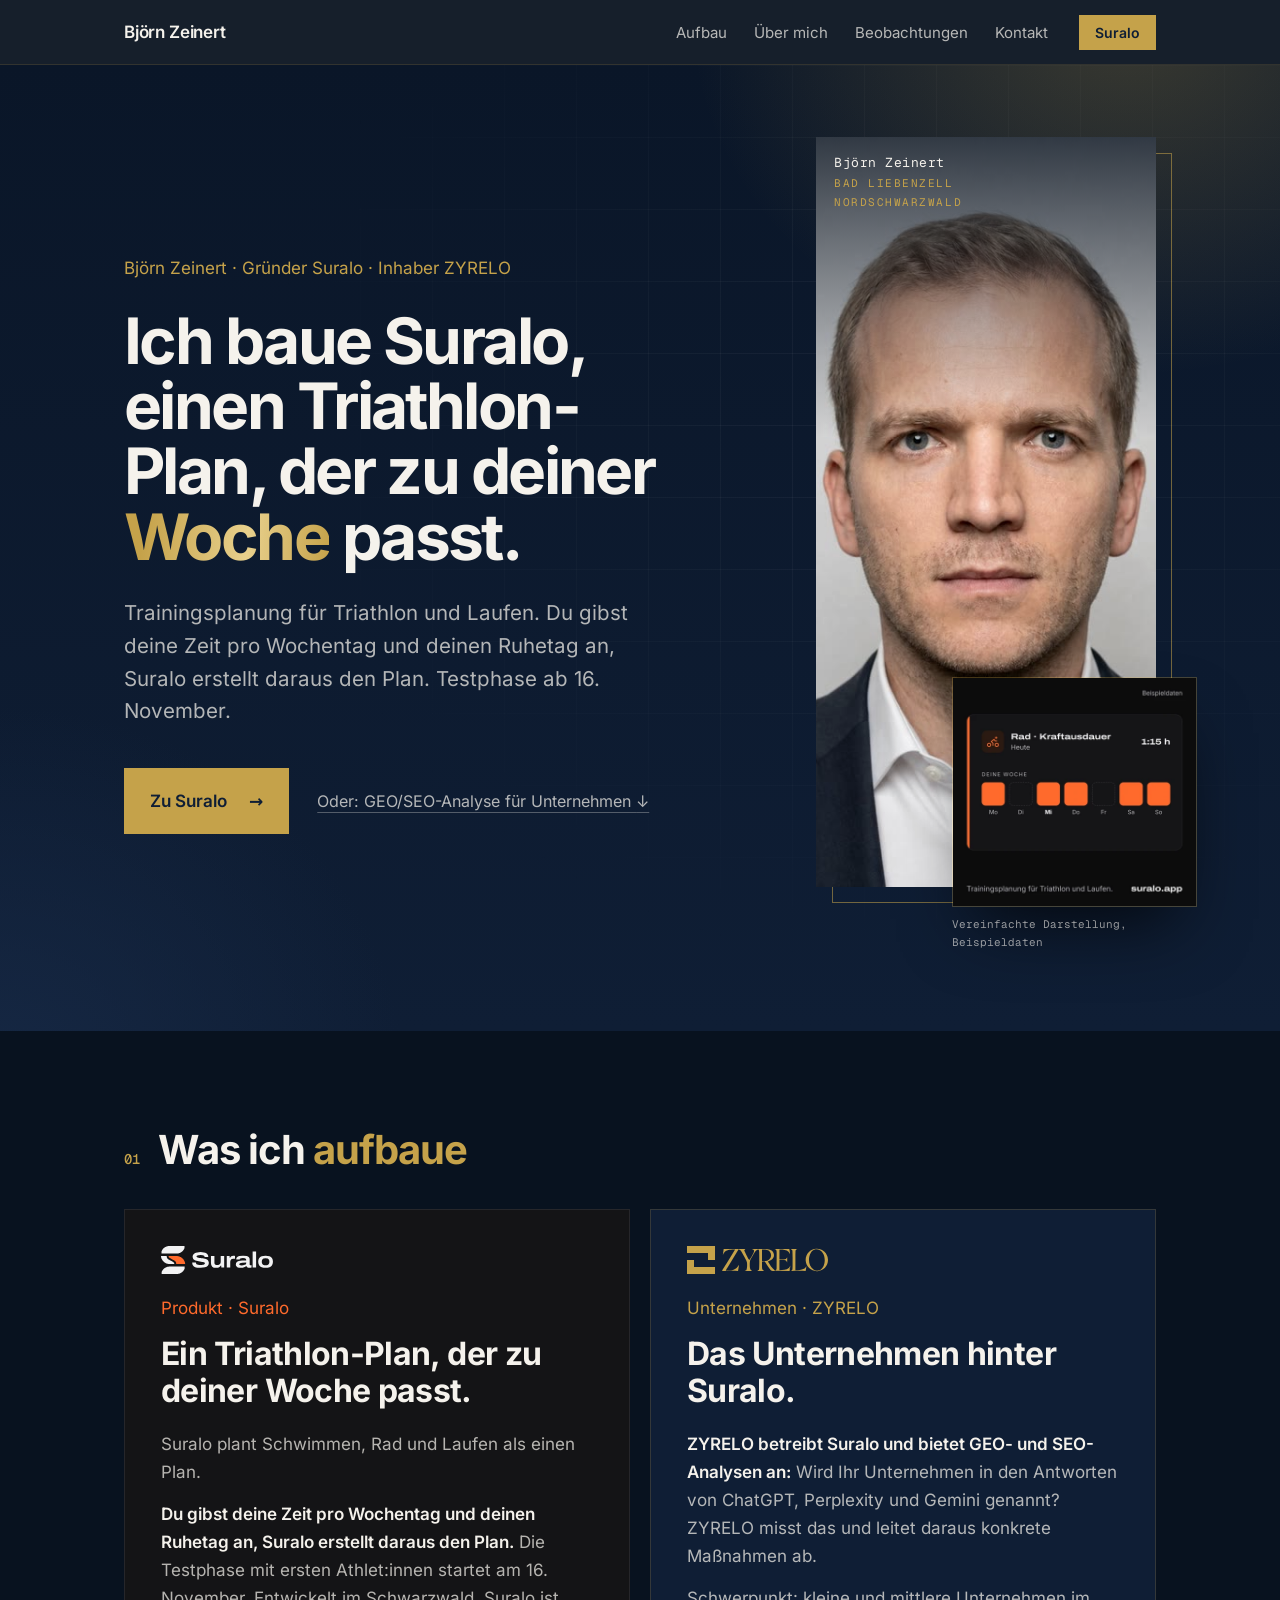
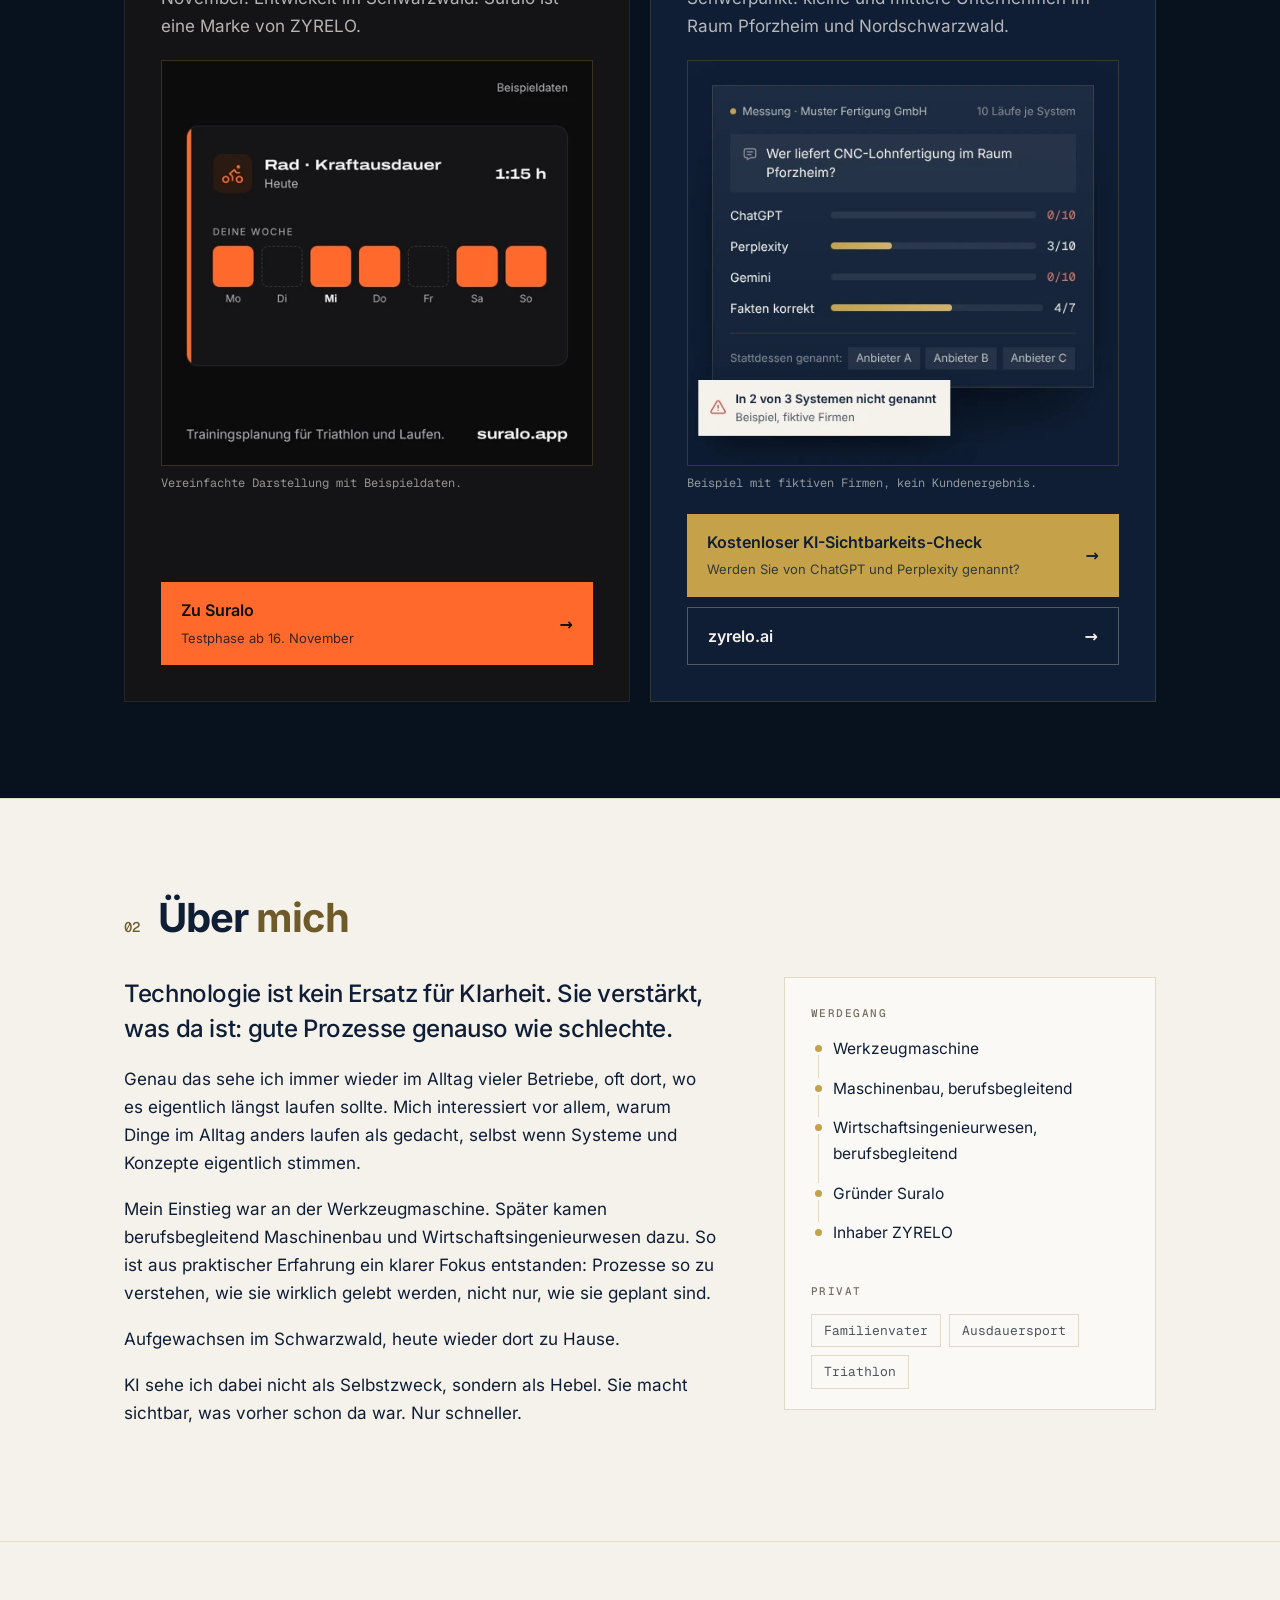
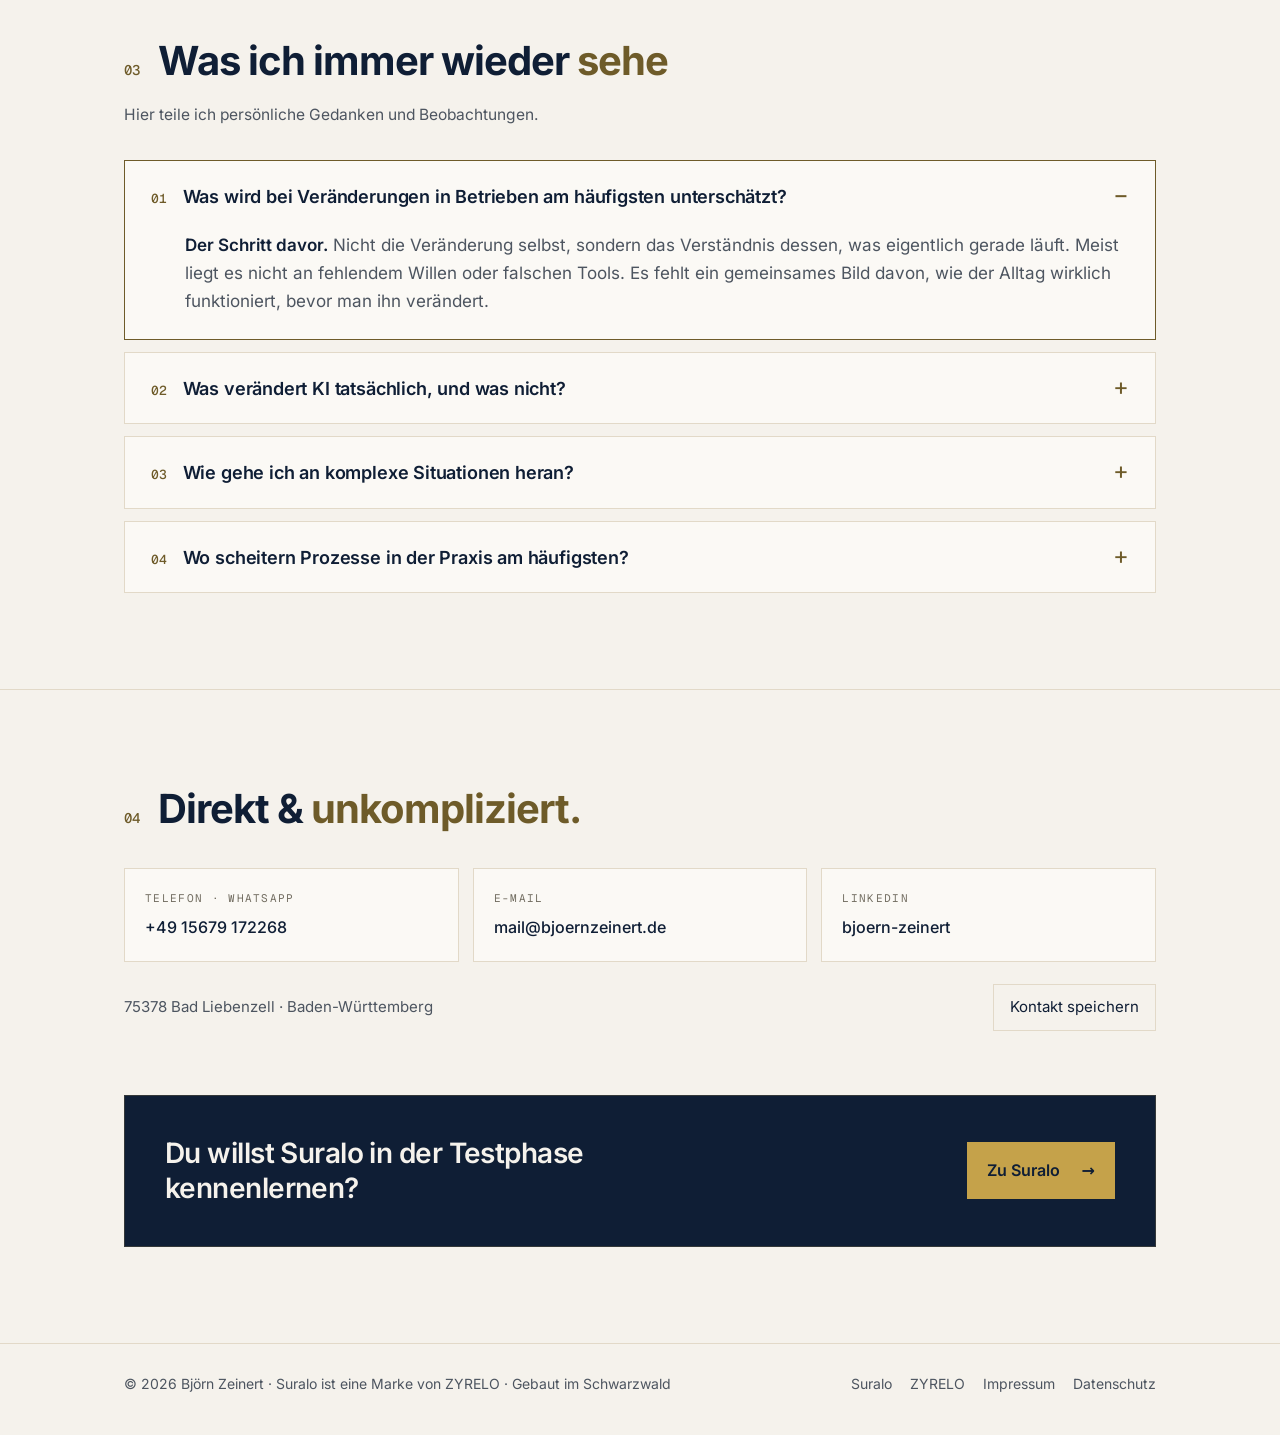
==== commit 0e105196: "about-Hub: neutrale Suralo-Karte (Woche statt Leistungswerte), alte Karte entfernt Co-Authored-By: C" ====
--- a/index.html
+++ b/index.html
@@ -81,6 +81,10 @@
           <img src="portrait.jpg" alt="Björn Zeinert" width="600" height="750" fetchpriority="high">
           <figcaption>Björn Zeinert<br><span>Bad Liebenzell<br>Nordschwarzwald</span></figcaption>
         </figure>
+        <figure class="float-card">
+          <img src="img/suralo-karte-woche-500.webp" srcset="img/suralo-karte-woche-500.webp 500w, img/suralo-karte-woche-1000.webp 1000w" sizes="(min-width:900px) 320px, 80vw" width="1000" height="940" alt="Suralo, Karte Einheit des Tages und Wochenübersicht mit Ruhetagen; Beispieldaten">
+          <figcaption>Vereinfachte Darstellung, Beispieldaten</figcaption>
+        </figure>
       </div>
     </div>
   </div>
@@ -99,6 +103,10 @@
             <p>Suralo plant Schwimmen, Rad und Laufen als einen Plan.</p>
             <p><strong>Du gibst deine Zeit pro Wochentag und deinen Ruhetag an, Suralo erstellt daraus den Plan.</strong> Die Testphase mit ersten Athlet:innen startet am 16. November. Entwickelt im Schwarzwald. Suralo ist eine Marke von ZYRELO.</p>
           </div>
+          <figure class="shot">
+            <img src="img/suralo-karte-woche-500.webp" srcset="img/suralo-karte-woche-500.webp 500w, img/suralo-karte-woche-1000.webp 1000w" sizes="(min-width:900px) 460px, 90vw" width="1000" height="940" loading="lazy" alt="Suralo, Karte Einheit des Tages und Wochenübersicht mit Ruhetagen; Beispieldaten">
+            <figcaption>Vereinfachte Darstellung mit Beispieldaten.</figcaption>
+          </figure>
           <div class="btns">
             <a class="btn btn-primary" href="https://suralo.app/?utm_source=about&amp;utm_medium=landing&amp;utm_content=projektkarte"><span>Zu Suralo<br><small>Testphase ab 16. November</small></span><span aria-hidden="true">→</span></a>
           </div>
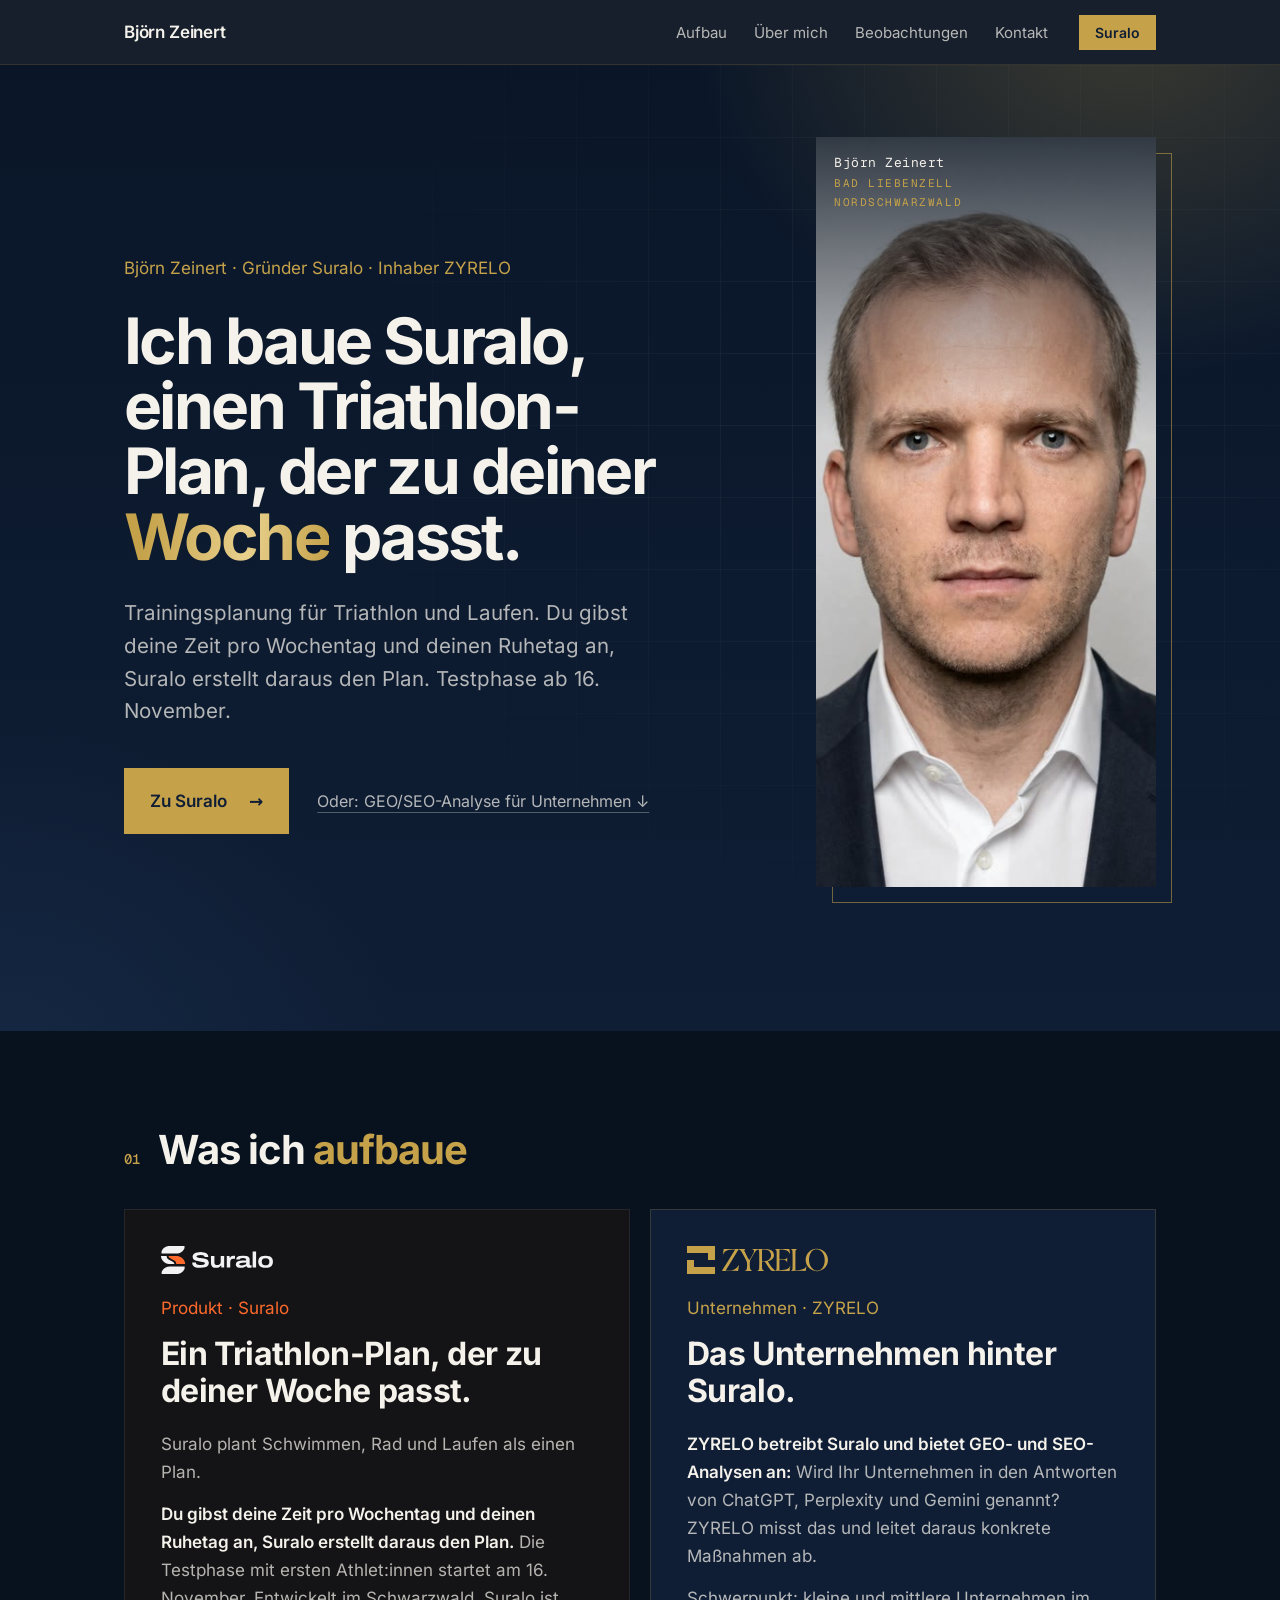
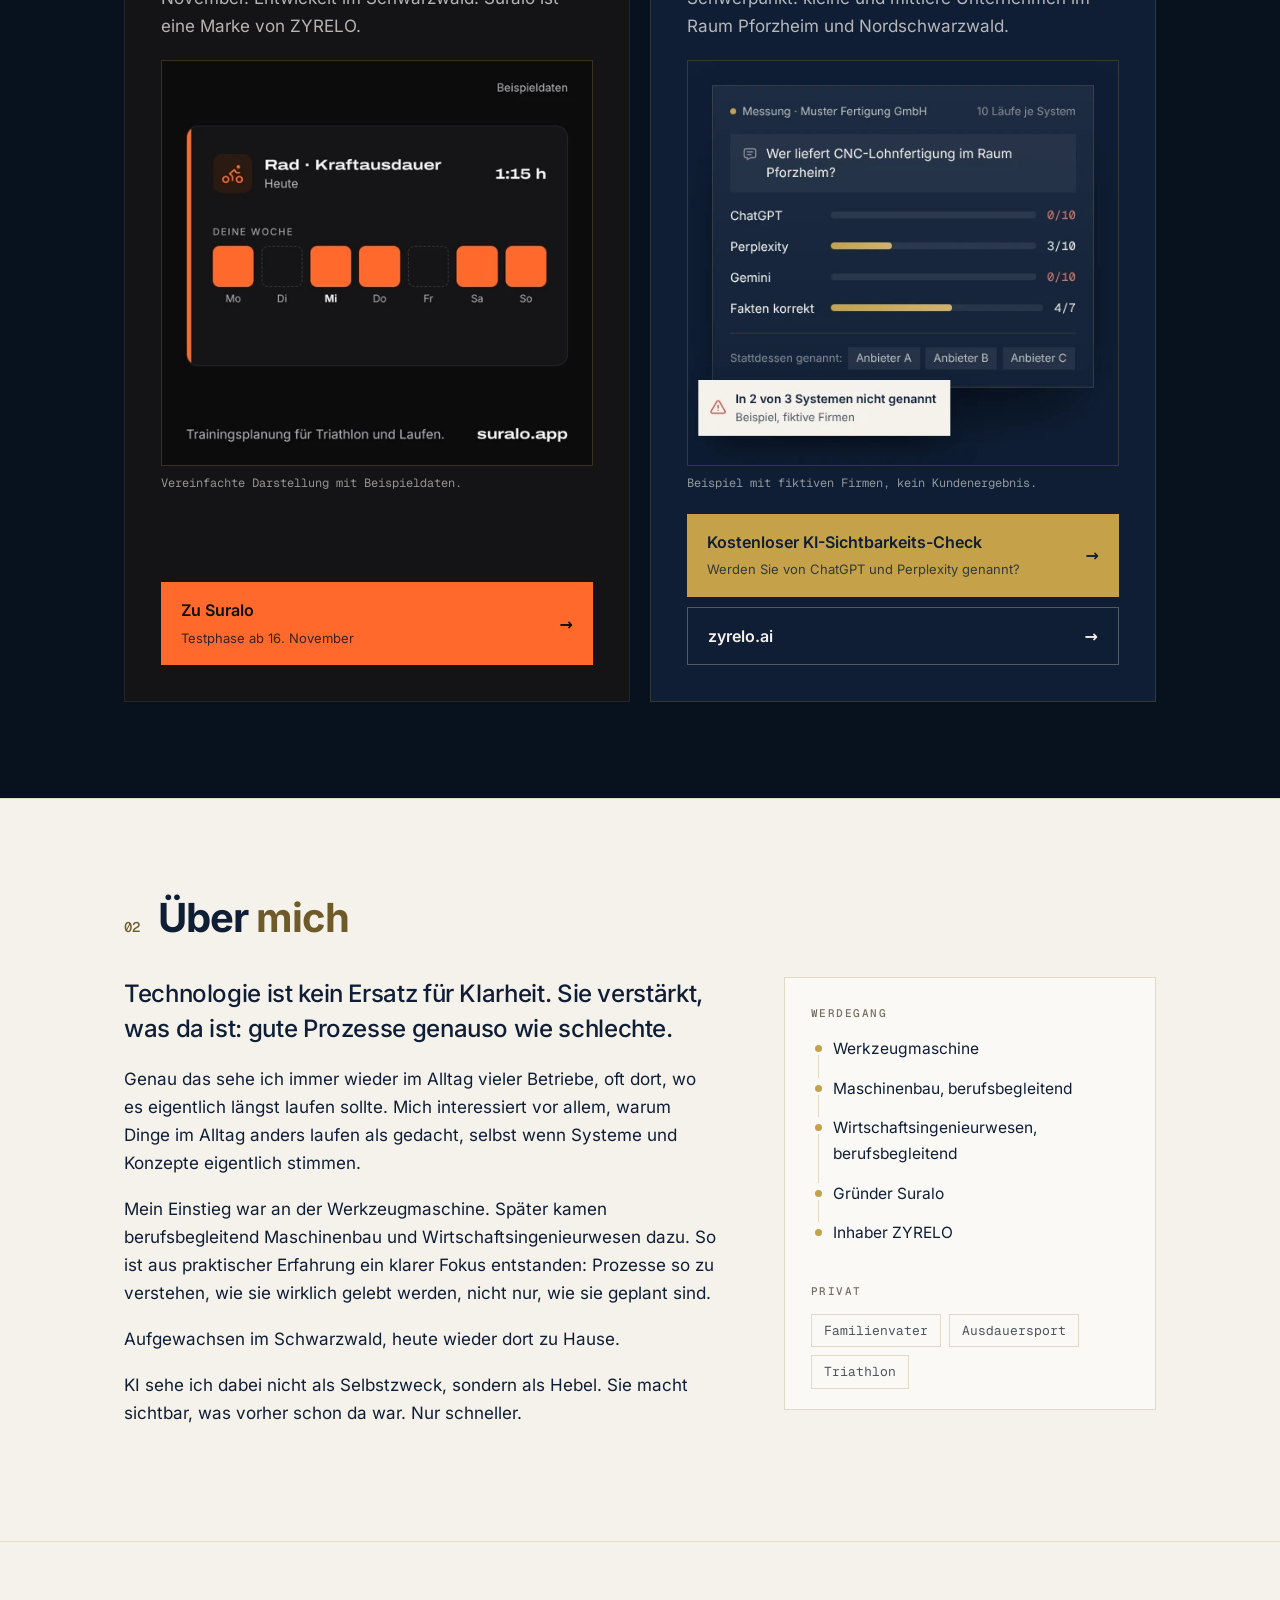
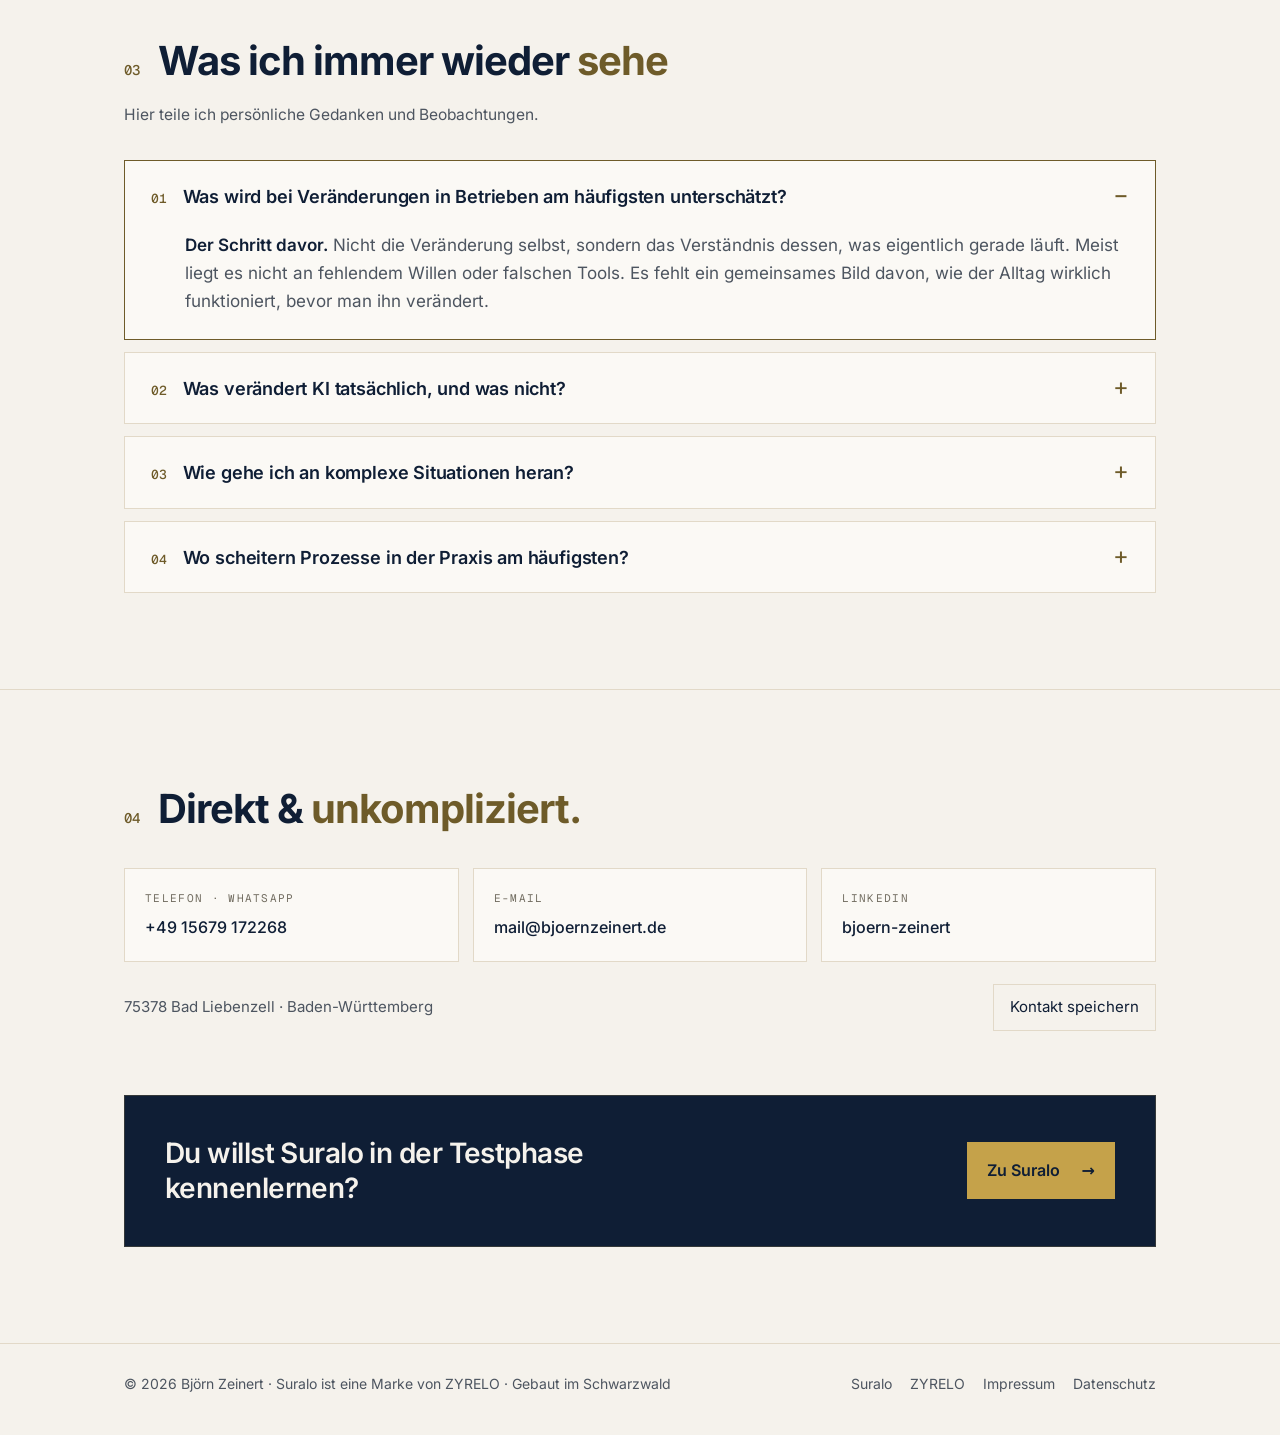
==== commit ccac0795: "Hero: Bildkarte unter dem Portrait entfernt Co-Authored-By: Claude Sonnet 5.5 <noreply@anthropic.com" ====
--- a/index.html
+++ b/index.html
@@ -81,10 +81,6 @@
           <img src="portrait.jpg" alt="Björn Zeinert" width="600" height="750" fetchpriority="high">
           <figcaption>Björn Zeinert<br><span>Bad Liebenzell<br>Nordschwarzwald</span></figcaption>
         </figure>
-        <figure class="float-card">
-          <img src="img/suralo-karte-woche-500.webp" srcset="img/suralo-karte-woche-500.webp 500w, img/suralo-karte-woche-1000.webp 1000w" sizes="(min-width:900px) 320px, 80vw" width="1000" height="940" alt="Suralo, Karte Einheit des Tages und Wochenübersicht mit Ruhetagen; Beispieldaten">
-          <figcaption>Vereinfachte Darstellung, Beispieldaten</figcaption>
-        </figure>
       </div>
     </div>
   </div>
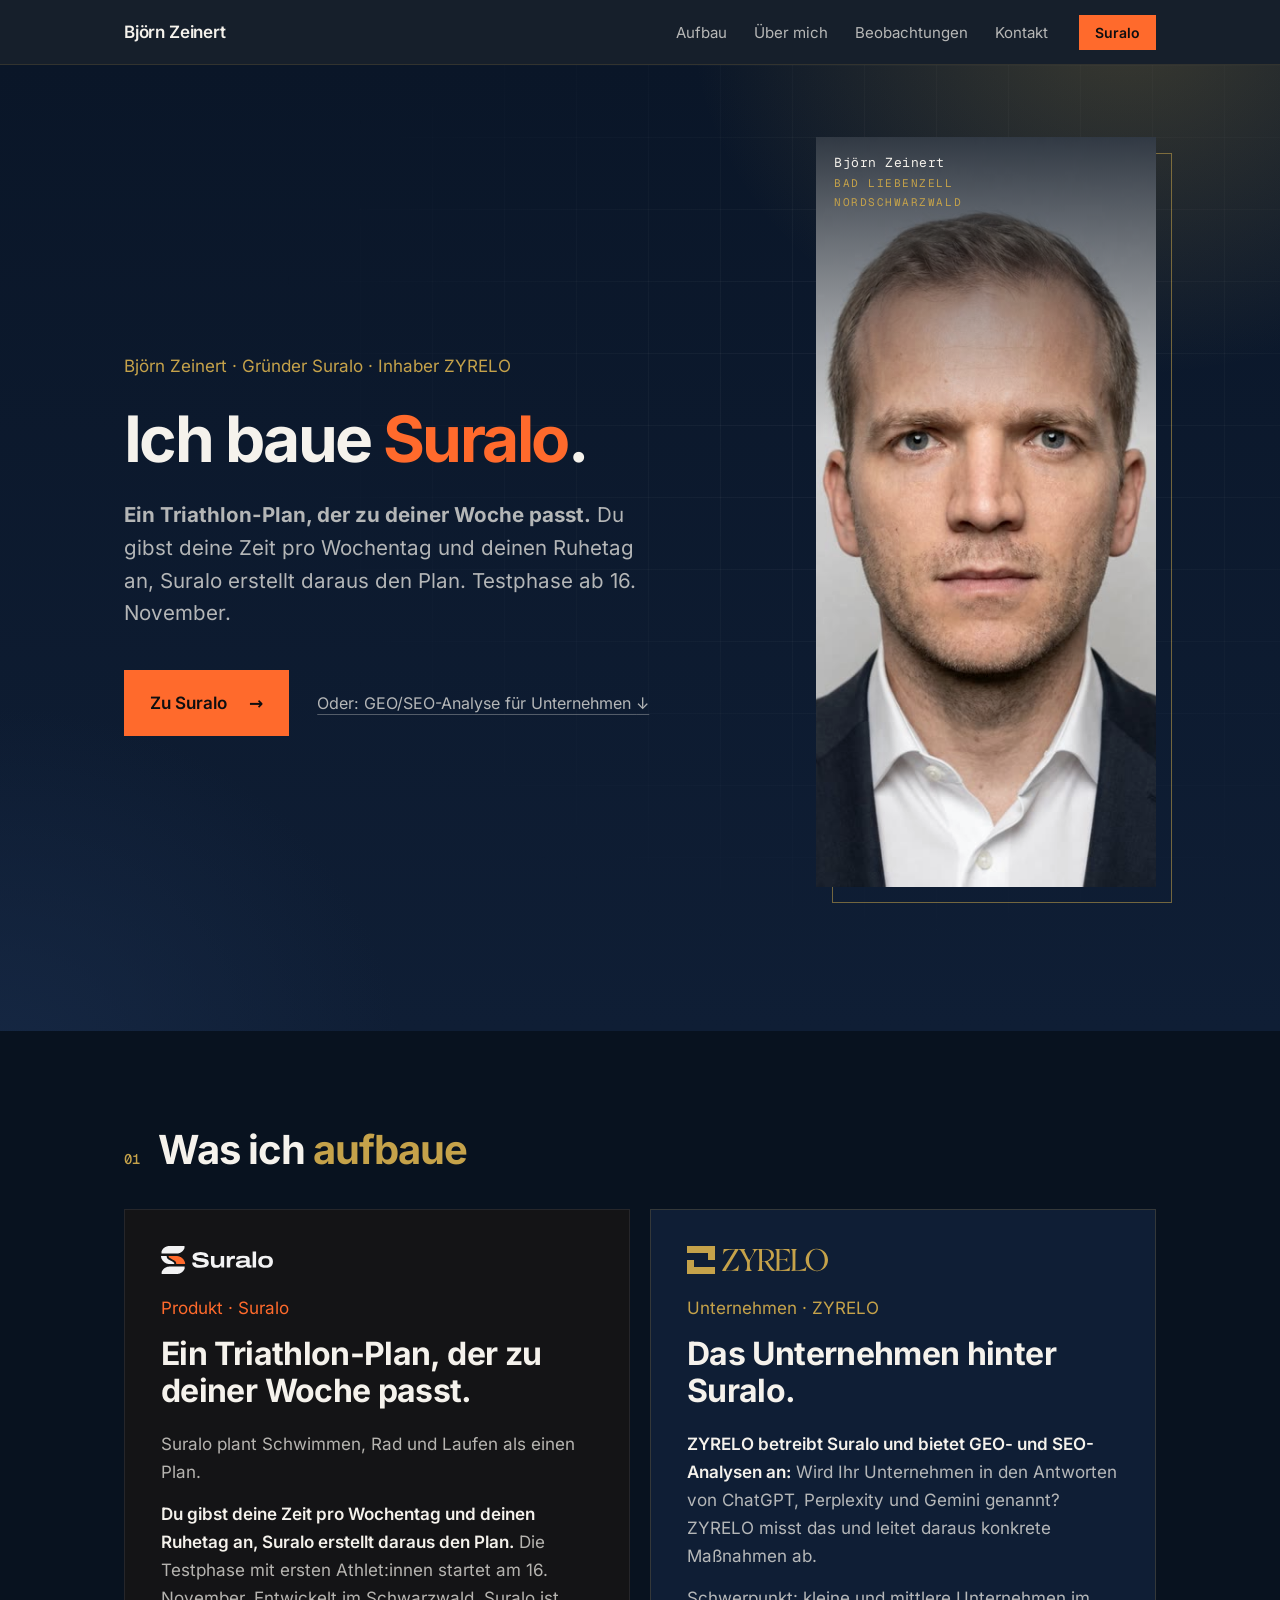
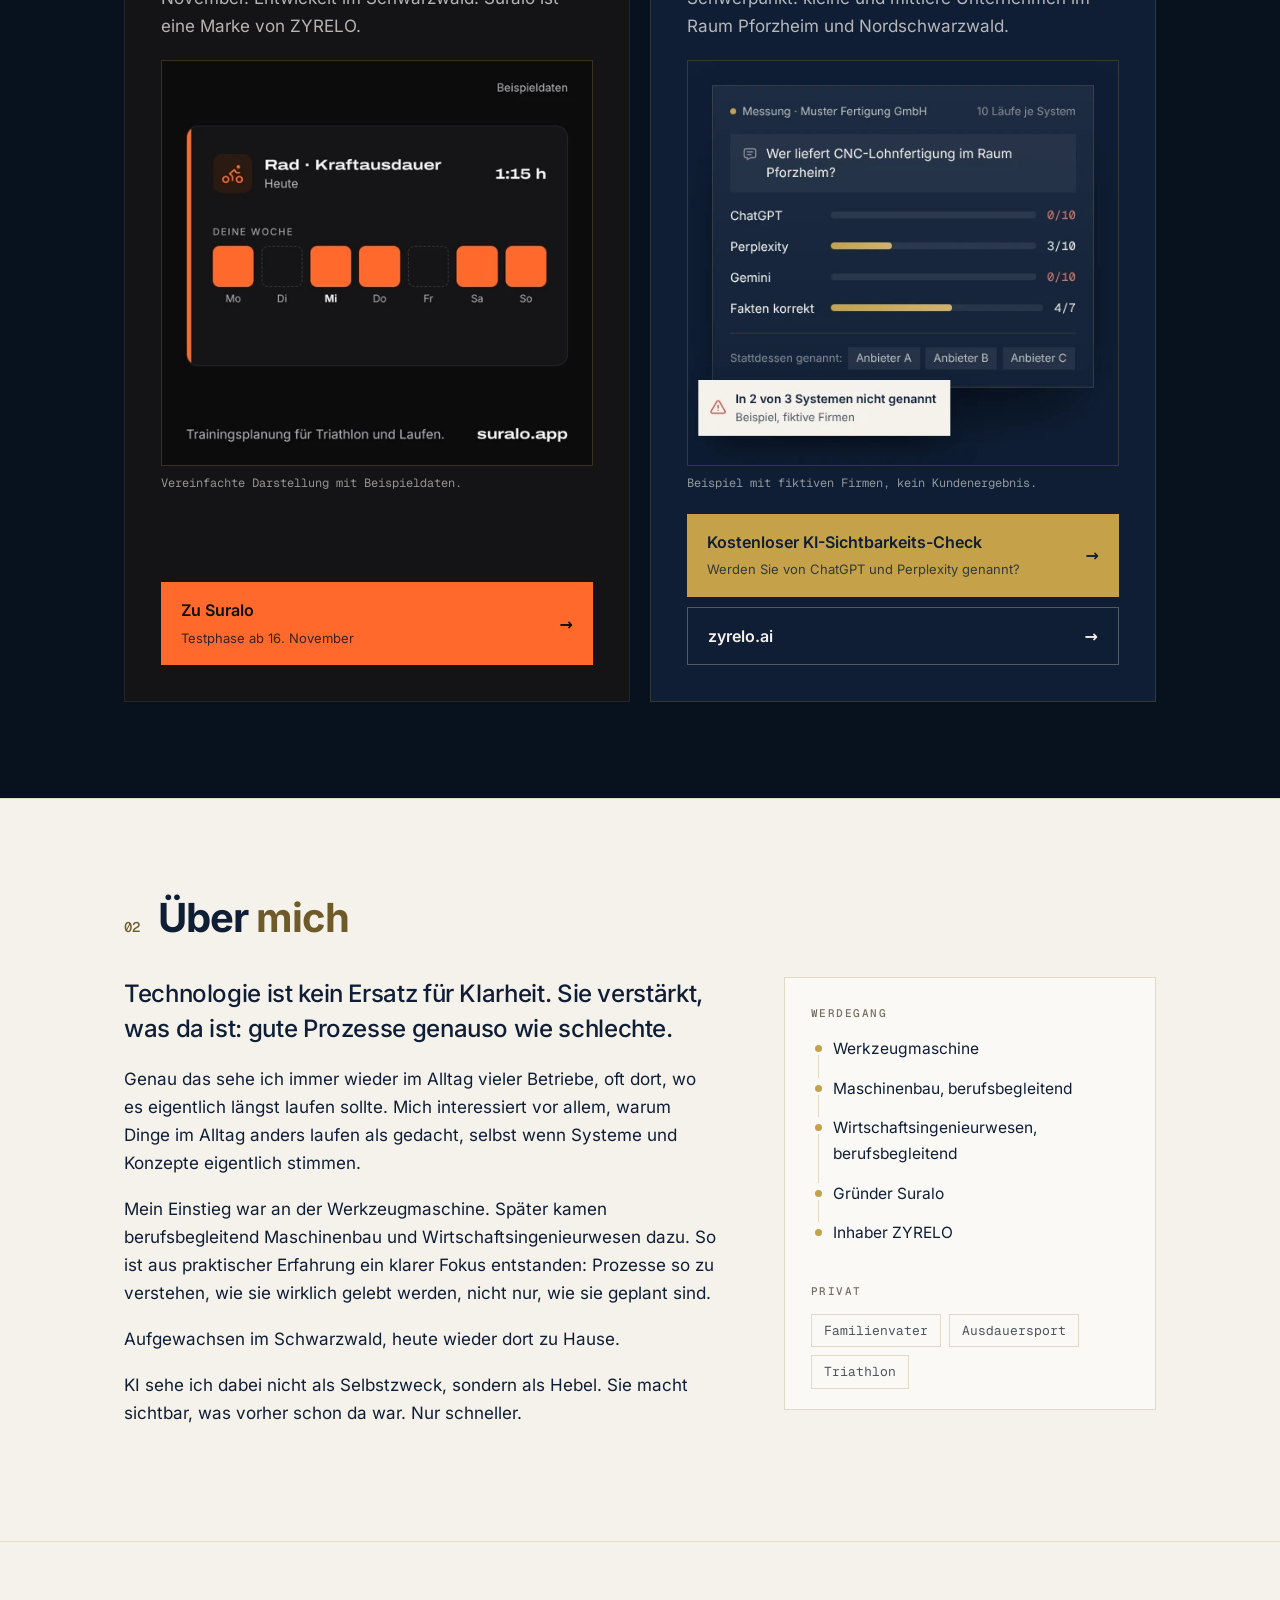
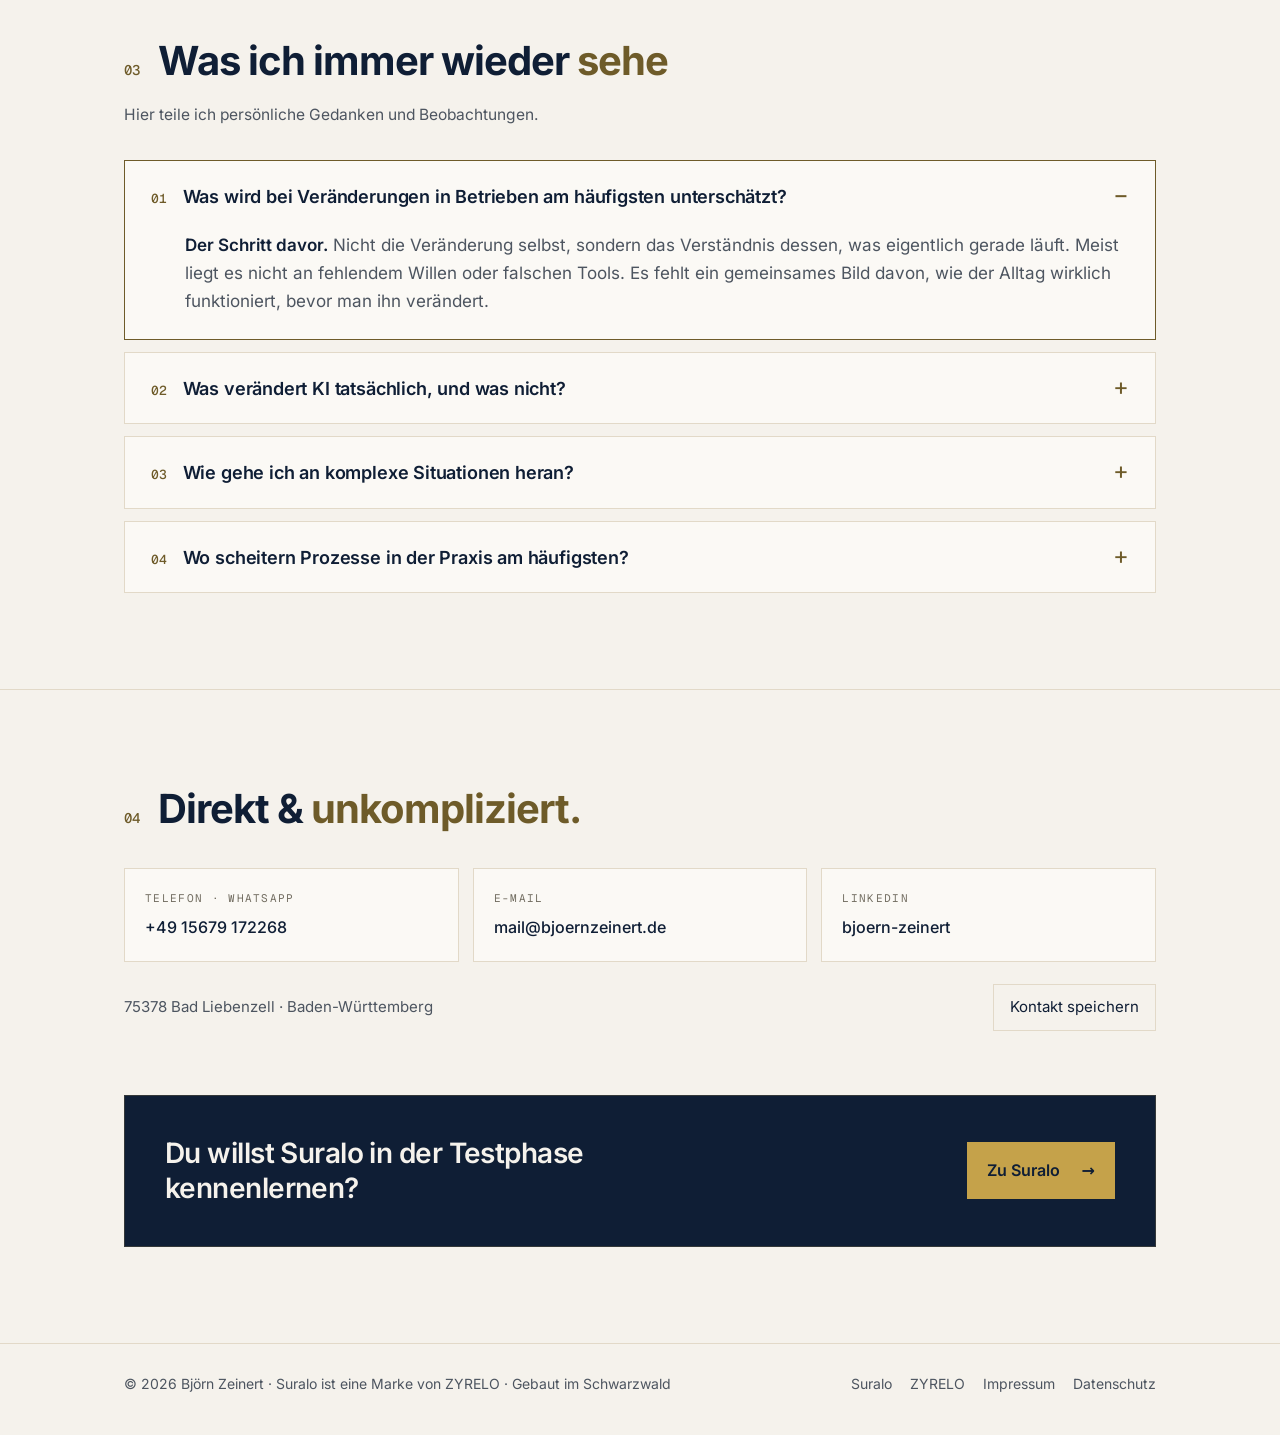
==== commit 121cda33: "Hero: kurze Überschrift, Suralo in Orange (Button, Nav, Wort) Co-Authored-By: Claude Sonnet 5.5 <nor" ====
--- a/index.html
+++ b/index.html
@@ -59,7 +59,7 @@
       <a class="hide-sm" href="/#ueber">Über mich</a>
       <a class="hide-sm" href="/#beobachtungen">Beobachtungen</a>
       <a class="hide-sm" href="/#kontakt">Kontakt</a>
-      <a class="nav-cta" href="https://suralo.app/?utm_source=about&amp;utm_medium=landing&amp;utm_content=header">Suralo</a>
+      <a class="nav-cta nav-sur" href="https://suralo.app/?utm_source=about&amp;utm_medium=landing&amp;utm_content=header">Suralo</a>
     </nav>
   </div>
 </header>
@@ -69,10 +69,10 @@
     <div class="wrap hero-grid">
       <div class="hero-copy">
         <p class="eyebrow rv">Björn Zeinert · Gründer Suralo · Inhaber ZYRELO</p>
-        <h1 class="rv">Ich baue Suralo, einen Triathlon-Plan, der zu deiner <em>Woche</em> passt.</h1>
-        <p class="lede rv">Trainingsplanung für Triathlon und Laufen. Du gibst deine Zeit pro Wochentag und deinen Ruhetag an, Suralo erstellt daraus den Plan. Testphase ab 16. November.</p>
+        <h1 class="rv">Ich baue <em class="sur">Suralo</em>.</h1>
+        <p class="lede rv"><strong>Ein Triathlon-Plan, der zu deiner Woche passt.</strong> Du gibst deine Zeit pro Wochentag und deinen Ruhetag an, Suralo erstellt daraus den Plan. Testphase ab 16. November.</p>
         <div class="cta-row rv">
-          <a class="btn btn-gold" href="https://suralo.app/?utm_source=about&amp;utm_medium=landing&amp;utm_content=hero"><span>Zu Suralo</span><span class="arr" aria-hidden="true">→</span></a>
+          <a class="btn btn-gold btn-sur" href="https://suralo.app/?utm_source=about&amp;utm_medium=landing&amp;utm_content=hero"><span>Zu Suralo</span><span class="arr" aria-hidden="true">→</span></a>
           <a class="link-quiet" href="#zyrelo">Oder: GEO/SEO-Analyse für Unternehmen <span aria-hidden="true">↓</span></a>
         </div>
       </div>
--- a/assets/site.css
+++ b/assets/site.css
@@ -63,3 +63,6 @@
   section{padding:56px 0}
 }
 @media (prefers-reduced-motion:reduce){*{transition:none!important;scroll-behavior:auto!important}}
+
+nav a.nav-sur{background:#FF6A2C;color:#0E0E10}
+nav a.nav-sur:hover{background:#FF8149;color:#0E0E10}
--- a/assets/home.css
+++ b/assets/home.css
@@ -150,3 +150,7 @@
   .projects{grid-template-rows:auto auto auto auto;row-gap:0}
   .project{display:grid;grid-row:span 4;grid-template-rows:subgrid;row-gap:20px}
 }
+
+.hero .hero-copy h1 em.sur{color:#FF6A2C!important;-webkit-text-fill-color:#FF6A2C;background:none}
+.btn-sur{background:#FF6A2C;color:#0E0E10}
+.btn-sur:hover{background:#FF8149;box-shadow:0 18px 50px -14px rgba(255,106,44,.55)}
